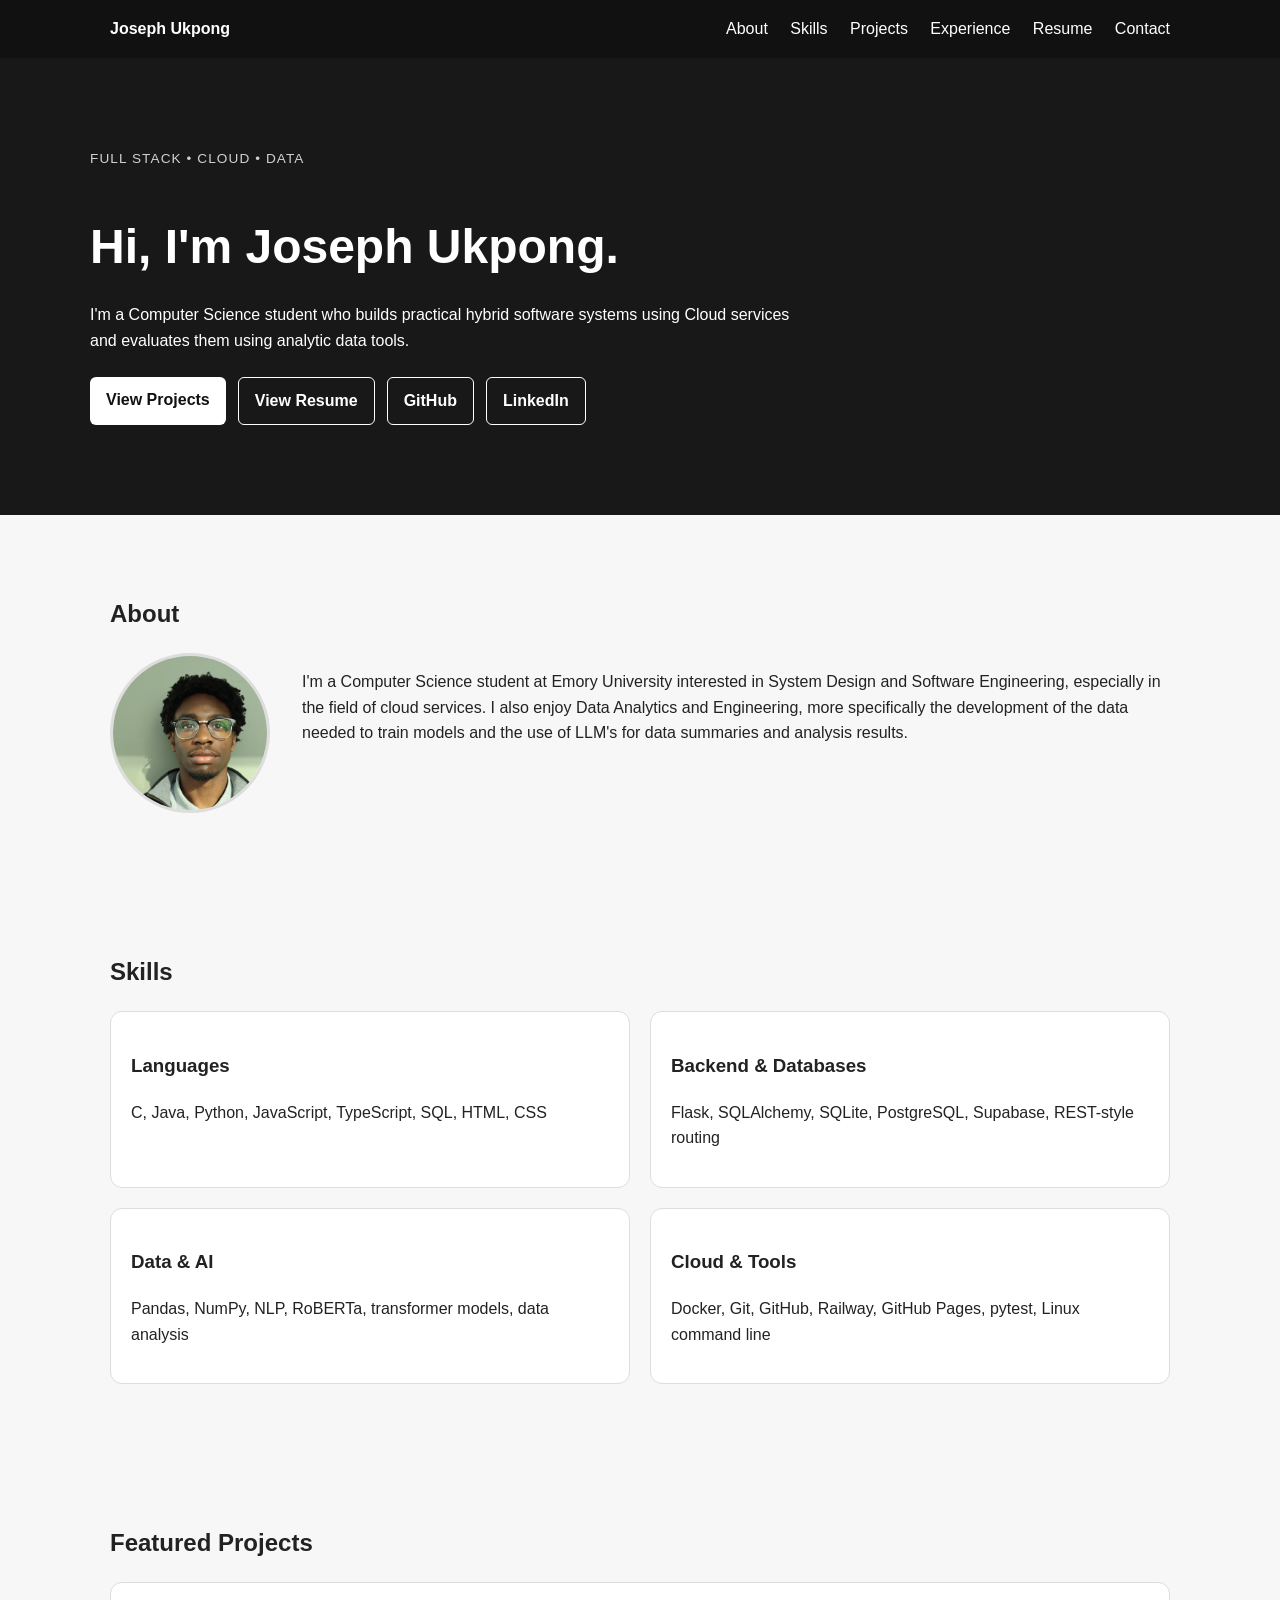
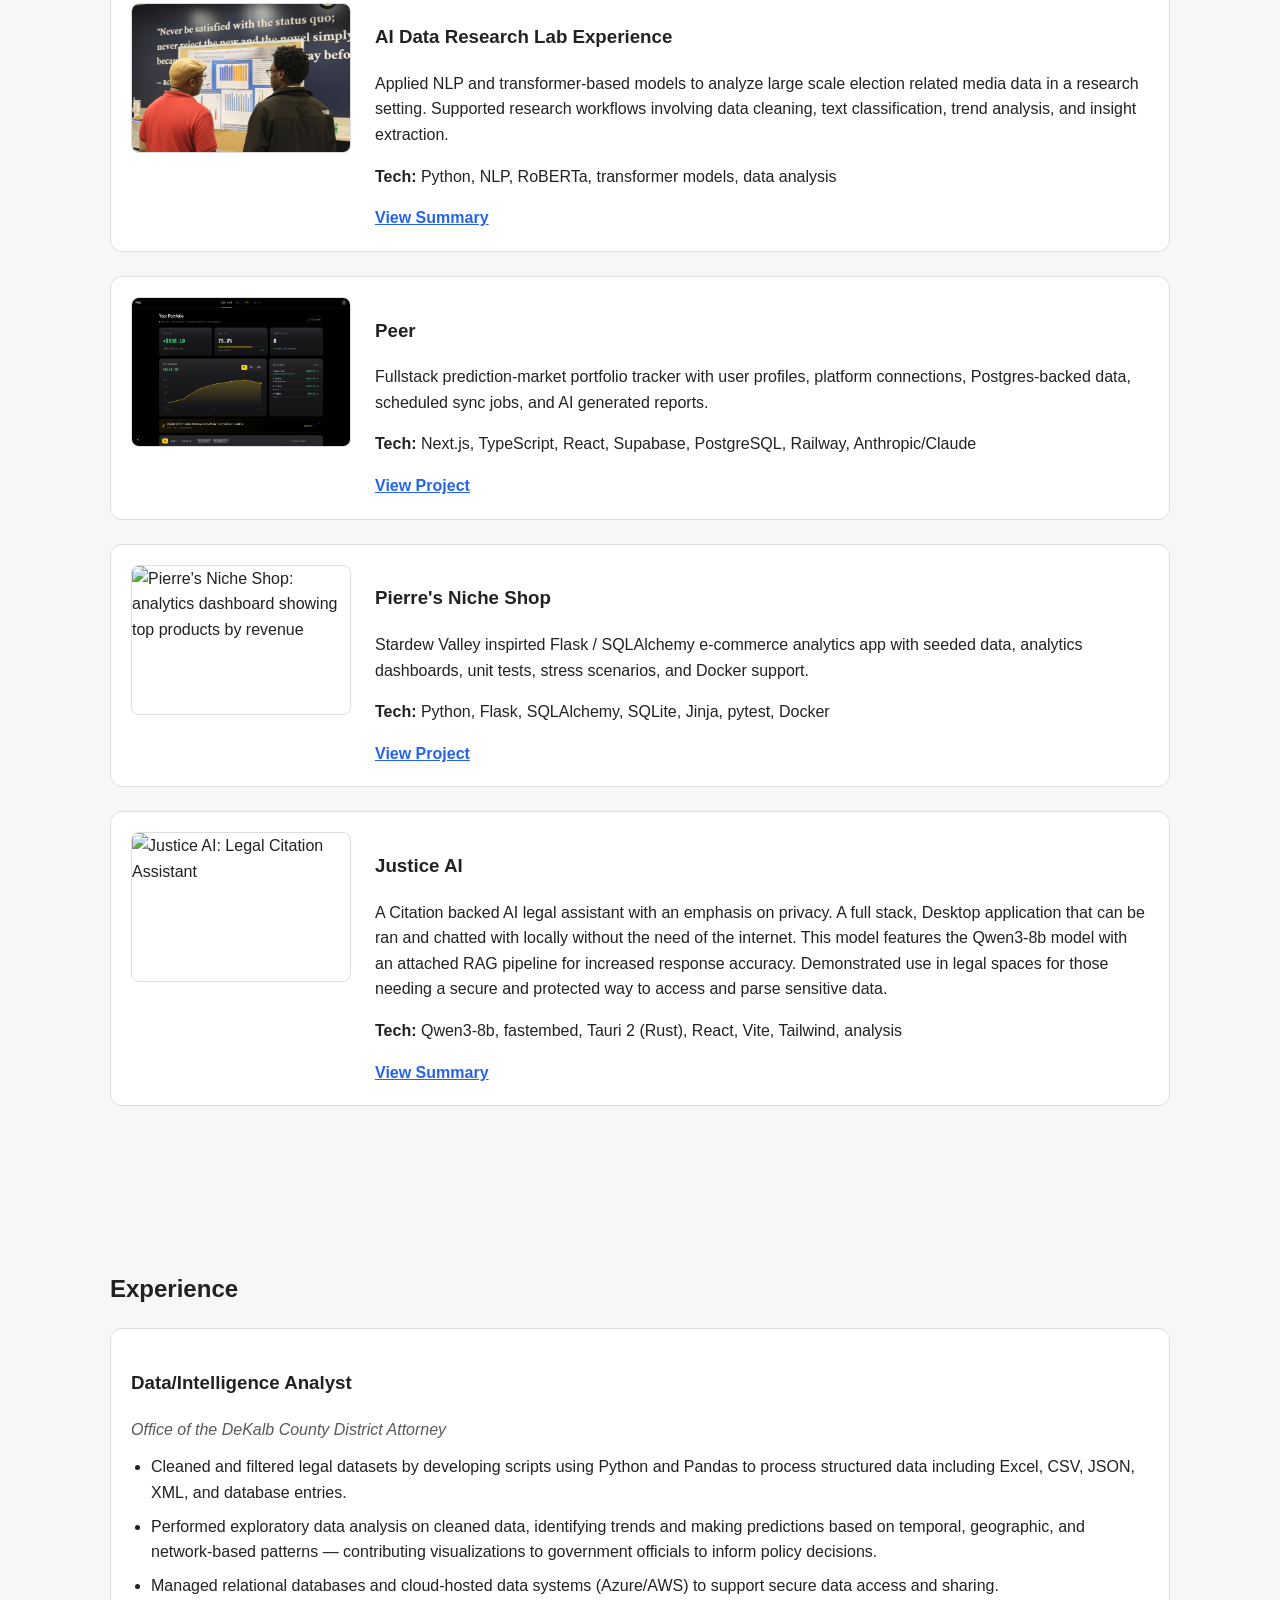
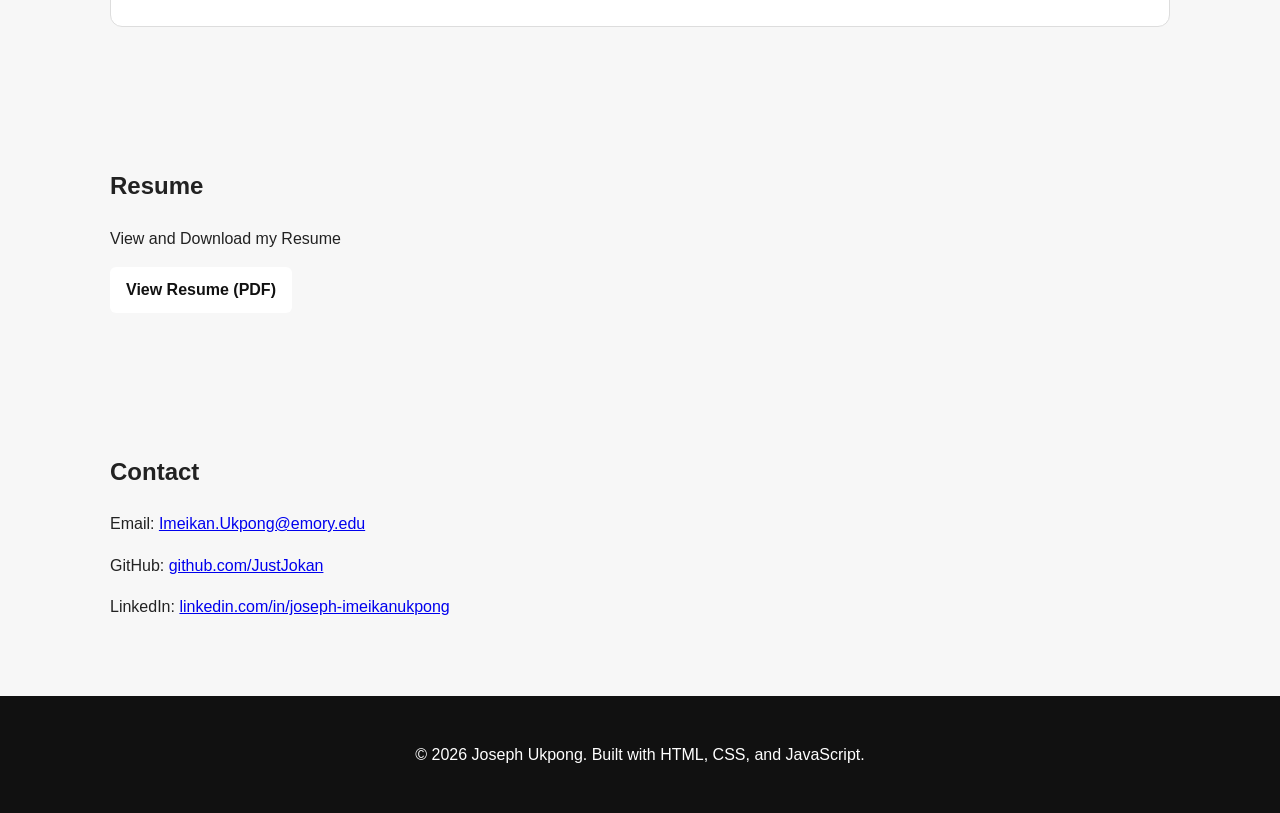
==== index.html @ 858d1ced "Testing Image path validity" ====
<!DOCTYPE html>
<html lang="en">
<head>
  <meta charset="UTF-8" />
  <meta name="viewport" content="width=device-width, initial-scale=1.0" />
  <title>Joseph Ukpong | Software Engineering Portfolio</title>
  <meta name="description" content="Joseph Ukpong's Fullstack Sofware, Cloud and Data Engineering Porfolio." />
  <link rel="stylesheet" href="styles.css" />
</head>
<body>

  <header class="site-header">
    <div id="navOverlay" class="nav-overlay" aria-hidden="true"></div>

    <nav class="navbar" aria-label="Primary navigation">
      <a class="logo" href="#home">Joseph Ukpong</a>

      <div class="nav-links" id="navLinks">
        <a href="#about">About</a>
        <a href="#skills">Skills</a>
        <a href="#projects">Projects</a>
        <a href="#experience">Experience</a>
        <a href="#resume">Resume</a>
        <a href="#contact">Contact</a>
      </div>

      <button class="nav-toggle" id="navToggle" aria-label="Toggle navigation" aria-expanded="false">
        <span aria-hidden="true">☰</span>
      </button>
    </nav>
  </header>

  <main>

    <section id="home" class="hero-section" aria-labelledby="home-heading">
      <div class="hero-content">
        <p class="eyebrow">Full Stack • Cloud • Data </p>
        <h1 id="home-heading">Hi, I'm Joseph Ukpong.</h1>
        <p>
          I'm a Computer Science student who builds practical hybrid software systems
          using Cloud services and evaluates them using analytic data tools.
        </p>

        <div class="hero-buttons">
          <a href="#projects" class="button primary-button">View Projects</a>
          <a href="assets/portfolio-resume.pdf" class="button secondary-button"
             target="_blank" rel="noopener noreferrer">View Resume</a>
          <a href="https://github.com/JustJokan" class="button secondary-button"
             target="_blank" rel="noopener noreferrer">GitHub</a>
          <a href="https://www.linkedin.com/in/joseph-imeikanukpong/" class="button secondary-button"
             target="_blank" rel="noopener noreferrer">LinkedIn</a>
        </div>
      </div>
    </section>

    <section id="about" class="content-section" aria-labelledby="about-heading">
      <h2 id="about-heading">About</h2>
      <div class="about-inner">
        <img
          src="assets/profile-pic.JPG"
          alt="Joseph Ukpong, Computer Science student"
          class="profile-photo"
          width="160"
          height="160"
        />
        <p>
          I'm a Computer Science student at Emory University interested in System Design and Software Engineering, especially in
          the field of cloud services. I also enjoy Data Analytics and Engineering, more specifically the development of the data 
          needed to train models and the use of LLM's for data summaries and analysis results. 

        </p>
      </div>
    </section>

    <section id="skills" class="content-section" aria-labelledby="skills-heading">
      <h2 id="skills-heading">Skills</h2>

      <div class="skills-grid">
        <div>
          <h3>Languages</h3>
          <p>C, Java, Python, JavaScript, TypeScript, SQL, HTML, CSS</p>
        </div>

        <div>
          <h3>Backend &amp; Databases</h3>
          <p>Flask, SQLAlchemy, SQLite, PostgreSQL, Supabase, REST-style routing</p>
        </div>

        <div>
          <h3>Data &amp; AI</h3>
          <p>Pandas, NumPy, NLP, RoBERTa, transformer models, data analysis</p>
        </div>

        <div>
          <h3>Cloud &amp; Tools</h3>
          <p>Docker, Git, GitHub, Railway, GitHub Pages, pytest, Linux command line</p>
        </div>
      </div>
    </section>

    <section id="projects" class="content-section" aria-labelledby="projects-heading">
      <h2 id="projects-heading">Featured Projects</h2>

      <article class="project-card">
        <img
          src="assets/ai-data-lab.png"
          alt="AI Data Research Lab: visualization of NLP text analysis pipeline"
          width="220"
          height="150"
        />
        <div>
          <h3>AI Data Research Lab Experience</h3>
          <p>
            Applied NLP and transformer-based models to analyze large scale election related
            media data in a research setting. Supported research workflows involving data
            cleaning, text classification, trend analysis, and insight extraction.
          </p>
          <p><strong>Tech:</strong> Python, NLP, RoBERTa, transformer models, data analysis</p>
          <a href="#" class="project-link">View Summary</a>
        </div>
      </article>

      <article class="project-card">
        <img
          src="assets/peer-dashboard.png"
          alt="Peer app: prediction-market portfolio dashboard with positions and P&amp;L"
          width="220"
          height="150"
        />
        <div>
          <h3>Peer</h3>
          <p>
            Fullstack prediction-market portfolio tracker with user profiles, platform
            connections, Postgres-backed data, scheduled sync jobs, and AI generated reports.
          </p>
          <p><strong>Tech:</strong> Next.js, TypeScript, React, Supabase, PostgreSQL, Railway, Anthropic/Claude</p>
          <a href="#" class="project-link">View Project</a>
        </div>
      </article>

      <article class="project-card">
        <img
          src="https://placehold.co/220x150?text=NicheShop"
          alt="Pierre's Niche Shop: analytics dashboard showing top products by revenue"
          width="220"
          height="150"
        />
        <div>
          <h3>Pierre's Niche Shop</h3>
          <p>
            Stardew Valley inspirted Flask / SQLAlchemy e-commerce analytics app with seeded data, analytics
            dashboards, unit tests, stress scenarios, and Docker support.
          </p>
          <p><strong>Tech:</strong> Python, Flask, SQLAlchemy, SQLite, Jinja, pytest, Docker</p>
          <a href="#" class="project-link">View Project</a>
        </div>
      </article>

      <article class="project-card">
        <img
          src="/Users/josephukpong/Desktop/portfolio/assets/justice-AI.png"
          alt="Justice AI: Legal Citation Assistant"
          width="220"
          height="150"
        />
        <div>
          <h3>Justice AI</h3>
          <p>
            A Citation backed AI legal assistant with an emphasis on privacy. A full stack, Desktop application
            that can be ran and chatted with locally without the need of the internet. This model features the Qwen3-8b model with 
            an attached RAG pipeline for increased response accuracy. Demonstrated use in legal spaces for those needing a 
            secure and protected way to access and parse sensitive data.  
          </p>
          <p><strong>Tech:</strong> Qwen3-8b, fastembed, Tauri 2 (Rust), React, Vite, Tailwind, analysis</p>
          <a href="#" class="project-link">View Summary</a>
        </div>
      </article>

    </section>

    <section id="experience" class="content-section" aria-labelledby="experience-heading">
      <h2 id="experience-heading">Experience</h2>

      <article class="experience-card">
        <h3>Data/Intelligence Analyst</h3>
        <p class="experience-org">Office of the DeKalb County District Attorney</p>
        <ul>
          <li>Cleaned and filtered legal datasets by developing scripts using Python and Pandas to process structured data including Excel, CSV, JSON, XML, and database entries.</li>
          <li>Performed exploratory data analysis on cleaned data, identifying trends and making predictions based on temporal, geographic, and network-based patterns — contributing visualizations to government officials to inform policy decisions.</li>
          <li>Managed relational databases and cloud-hosted data systems (Azure/AWS) to support secure data access and sharing.</li>
        </ul>
      </article>
    </section>

    <section id="resume" class="content-section" aria-labelledby="resume-heading">
      <h2 id="resume-heading">Resume</h2>
      <p>View and Download my Resume</p>
      <a href="assets/portfolio-resume.pdf" class="button primary-button"
         target="_blank" rel="noopener noreferrer">
        View Resume (PDF)
      </a>
    </section>

    <section id="contact" class="content-section" aria-labelledby="contact-heading">
      <h2 id="contact-heading">Contact</h2>
      <p>Email: <a href="mailto:imeikan.ukpong@emory.edu">Imeikan.Ukpong@emory.edu</a></p>
      <p>GitHub: <a href="https://github.com/JustJokan" target="_blank" rel="noopener noreferrer">github.com/JustJokan</a></p>
      <p>LinkedIn: <a href="https://www.linkedin.com/in/joseph-imeikanukpong/" target="_blank" rel="noopener noreferrer">linkedin.com/in/joseph-imeikanukpong</a></p>
    </section>

  </main>

  <footer>
    <p>© 2026 Joseph Ukpong. Built with HTML, CSS, and JavaScript.</p>
  </footer>

  <script src="script.js"></script>
</body>
</html>
---- styles.css ----
/* =============================================
   CSS CUSTOM PROPERTIES (variables)
   All colors, fonts, and spacing in one place.
   Change a value here and it updates everywhere.
   ============================================= */
:root {
  --color-bg: #f7f7f7;
  --color-text: #222;
  --color-nav-bg: #111;
  --color-hero-bg: #181818;
  --color-card-bg: #ffffff;
  --color-border: #ddd;
  --color-accent: #2563eb;
  --color-accent-hover: #1d4ed8;
  --color-footer-bg: #111;
  --color-footer-text: #ffffff;
  --font-sans: Arial, Helvetica, sans-serif;
  --max-width: 1100px;
  --radius: 12px;
}

/* =============================================
   RESET
   box-sizing: border-box means padding and
   border are included in an element's width,
   not added on top of it.
   ============================================= */
* {
  box-sizing: border-box;
}

/* =============================================
   FOCUS STYLES (accessibility)
   :focus-visible only fires during keyboard
   navigation, not mouse clicks — so keyboard
   users get a clear ring without mouse users
   seeing an outline every time they click.
   ============================================= */
:focus-visible {
  outline: 3px solid var(--color-accent);
  outline-offset: 3px;
  border-radius: 3px;
}

:focus:not(:focus-visible) {
  outline: none;
}

/* =============================================
   BASE
   ============================================= */
html {
  scroll-behavior: smooth;
}

body {
  margin: 0;
  font-family: var(--font-sans);
  line-height: 1.6;
  background: var(--color-bg);
  color: var(--color-text);
}

/* =============================================
   NAVIGATION
   Flexbox keeps the logo on the left and
   nav links on the right in one row.
   position: sticky keeps it visible while
   scrolling; z-index: 10 keeps it above
   all other content.
   ============================================= */
.site-header {
  background: var(--color-nav-bg);
  color: var(--color-footer-text);
  position: sticky;
  top: 0;
  z-index: 10;
}

.navbar {
  max-width: var(--max-width);
  margin: 0 auto;
  padding: 16px 20px;
  display: flex;
  align-items: center;
  justify-content: space-between;
  gap: 16px;
}

.logo {
  color: var(--color-footer-text);
  font-weight: bold;
  text-decoration: none;
}

.nav-links a {
  color: var(--color-footer-text);
  margin-left: 18px;
  text-decoration: none;
}

.nav-links a:hover {
  text-decoration: underline;
}

/* Hamburger button — hidden on desktop, shown on mobile */
.nav-toggle {
  display: none;
  background: transparent;
  color: var(--color-footer-text);
  border: none;
  font-size: 24px;
  cursor: pointer;
  padding: 4px 8px;
}

/* The dark background overlay — hidden entirely on desktop */
.nav-overlay {
  display: none;
}

/* =============================================
   HERO SECTION
   Full-width dark banner at the top of the page.
   max-width on .hero-content keeps text from
   stretching too wide on large screens.
   ============================================= */
.hero-section {
  background: var(--color-hero-bg);
  color: var(--color-footer-text);
  padding: 90px 20px;
}

.hero-content {
  max-width: var(--max-width);
  margin: 0 auto;
}

.eyebrow {
  text-transform: uppercase;
  letter-spacing: 0.08em;
  font-size: 0.85rem;
  opacity: 0.8;
  margin-top: 0;
}

.hero-section h1 {
  font-size: 3rem;
  margin-bottom: 16px;
}

.hero-section > .hero-content > p {
  max-width: 700px;
}

.hero-buttons {
  margin-top: 24px;
  display: flex;
  flex-wrap: wrap;
  gap: 12px;
}

/* =============================================
   BUTTONS
   .button is the base style shared by all
   buttons. .primary-button and .secondary-button
   are modifier classes that override specific
   properties on top of the base.
   ============================================= */
.button {
  display: inline-block;
  padding: 10px 16px;
  border-radius: 6px;
  text-decoration: none;
  font-weight: bold;
  transition: opacity 0.15s;
}

.button:hover {
  opacity: 0.85;
}

.primary-button {
  background: var(--color-footer-text);
  color: var(--color-nav-bg);
}

.secondary-button {
  border: 1px solid var(--color-footer-text);
  color: var(--color-footer-text);
}

/* =============================================
   CONTENT SECTIONS
   max-width keeps all sections aligned at
   the same 1100px column. padding adds
   breathing room above and below.
   ============================================= */
.content-section {
  max-width: var(--max-width);
  margin: 0 auto;
  padding: 60px 20px;
}

/* =============================================
   ABOUT SECTION
   Flexbox puts the photo beside the text.
   flex-shrink: 0 prevents the photo from
   squishing when the text is long.
   border-radius: 50% makes the square image
   appear as a circle.
   ============================================= */
.about-inner {
  display: flex;
  align-items: flex-start;
  gap: 32px;
}

.profile-photo {
  width: 160px;
  height: 160px;
  border-radius: 50%;
  object-fit: cover;
  border: 3px solid var(--color-border);
  flex-shrink: 0;
}

/* =============================================
   SKILLS GRID
   CSS Grid with two equal columns.
   repeat(2, minmax(0, 1fr)) means: 2 columns,
   each at least 0px wide and at most 1 equal
   fraction of available space.
   ============================================= */
.skills-grid {
  display: grid;
  grid-template-columns: repeat(2, minmax(0, 1fr));
  gap: 20px;
}

.skills-grid div {
  background: var(--color-card-bg);
  border: 1px solid var(--color-border);
  border-radius: var(--radius);
  padding: 20px;
}

/* =============================================
   PROJECT CARDS
   Each card is its own two-column grid:
   a fixed 220px image column on the left,
   and a flexible text column on the right.
   align-items: start means the image and text
   both anchor to the top, not the center —
   better for tall project descriptions.
   ============================================= */
.project-card {
  display: grid;
  grid-template-columns: 220px 1fr;
  gap: 24px;
  margin-bottom: 24px;
  align-items: start;
  background: var(--color-card-bg);
  border: 1px solid var(--color-border);
  border-radius: var(--radius);
  padding: 20px;
}

.project-card img {
  width: 100%;
  border-radius: 8px;
  border: 1px solid var(--color-border);
  display: block;
}

.project-link {
  font-weight: bold;
  color: var(--color-accent);
  text-decoration: underline;
}

.project-link:hover {
  color: var(--color-accent-hover);
}

/* =============================================
   EXPERIENCE CARD
   Same visual style as skill and project cards.
   ============================================= */
.experience-card {
  background: var(--color-card-bg);
  border: 1px solid var(--color-border);
  border-radius: var(--radius);
  padding: 20px;
}

.experience-org {
  margin: 2px 0 12px;
  font-style: italic;
  opacity: 0.75;
}

.experience-card ul {
  margin: 0;
  padding-left: 20px;
}

.experience-card li {
  margin-bottom: 8px;
}

/* =============================================
   FOOTER
   ============================================= */
footer {
  text-align: center;
  padding: 30px 20px;
  background: var(--color-footer-bg);
  color: var(--color-footer-text);
}

/* =============================================
   RESPONSIVE — MOBILE
   @media (max-width: 700px) means:
   "apply these overrides when the screen is
   narrower than 700px."
   This is a desktop-first approach: the rules
   above define the desktop layout, and these
   rules simplify it for small screens.
   ============================================= */
@media (max-width: 700px) {
  
  /* Show the hamburger button and elevate it above the overlay */
  .nav-toggle {
    display: block;
    position: relative;
    z-index: 60;
  }

  /* The dark background overlay */
  .nav-overlay {
    display: block;
    position: fixed;
    top: 0;
    left: 0;
    width: 100vw;
    height: 100vh;
    background-color: rgba(0, 0, 0, 0.6);
    opacity: 0;
    visibility: hidden;
    transition: opacity 0.3s ease, visibility 0.3s ease;
    z-index: 40;
  }

  /* When JavaScript adds the .open class */
  .nav-overlay.open {
    opacity: 1;
    visibility: visible;
  }

  /* Off-canvas slide menu for mobile */
  .nav-links {
    position: fixed;
    top: 0;
    right: 0;
    height: 100vh;
    width: 250px;
    background-color: var(--color-nav-bg);
    transform: translateX(100%); /* Pushed off-screen */
    transition: transform 0.3s ease-in-out;
    display: flex;
    flex-direction: column;
    padding: 80px 20px 20px 20px; /* Top padding clears the hamburger button */
    margin-top: 0;
    z-index: 50; /* Above the overlay, below the button */
  }

  /* Slide in when open */
  .nav-links.open {
    transform: translateX(0);
  }

  /* Keep the logo and hamburger on the same horizontal line */
  .navbar {
    align-items: center;
    flex-wrap: nowrap;
  }

  /* Adjust spacing for mobile links */
  .nav-links a {
    margin: 16px 0;
    font-size: 1.25rem;
  }

  /* Smaller hero heading on mobile */
  .hero-section h1 {
    font-size: 2.2rem;
  }

  /* Stack hero buttons vertically */
  .hero-buttons {
    flex-direction: column;
    align-items: flex-start;
  }

  /* Stack about photo above text */
  .about-inner {
    flex-direction: column;
    align-items: center;
  }

  /* One column for skills */
  .skills-grid {
    grid-template-columns: 1fr;
  }

  /* One column for project cards */
  .project-card {
    grid-template-columns: 1fr;
  }
}
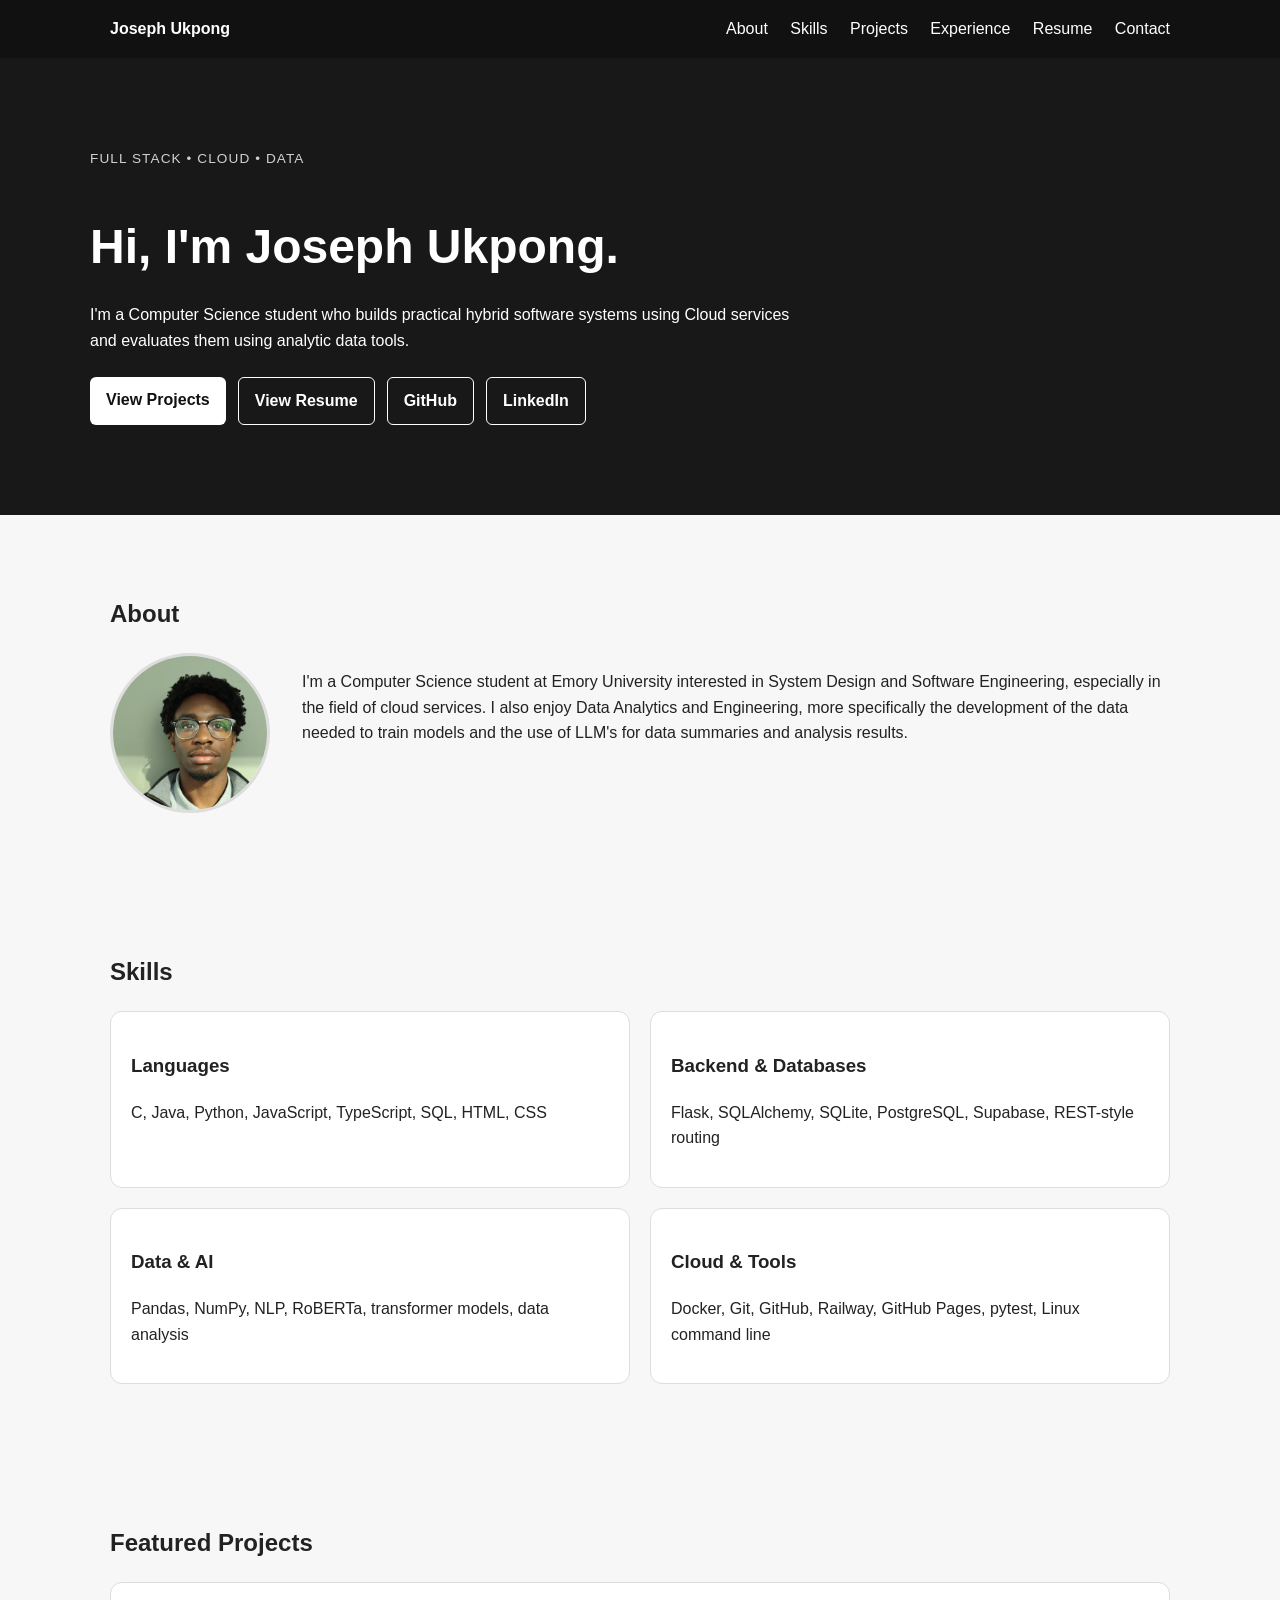
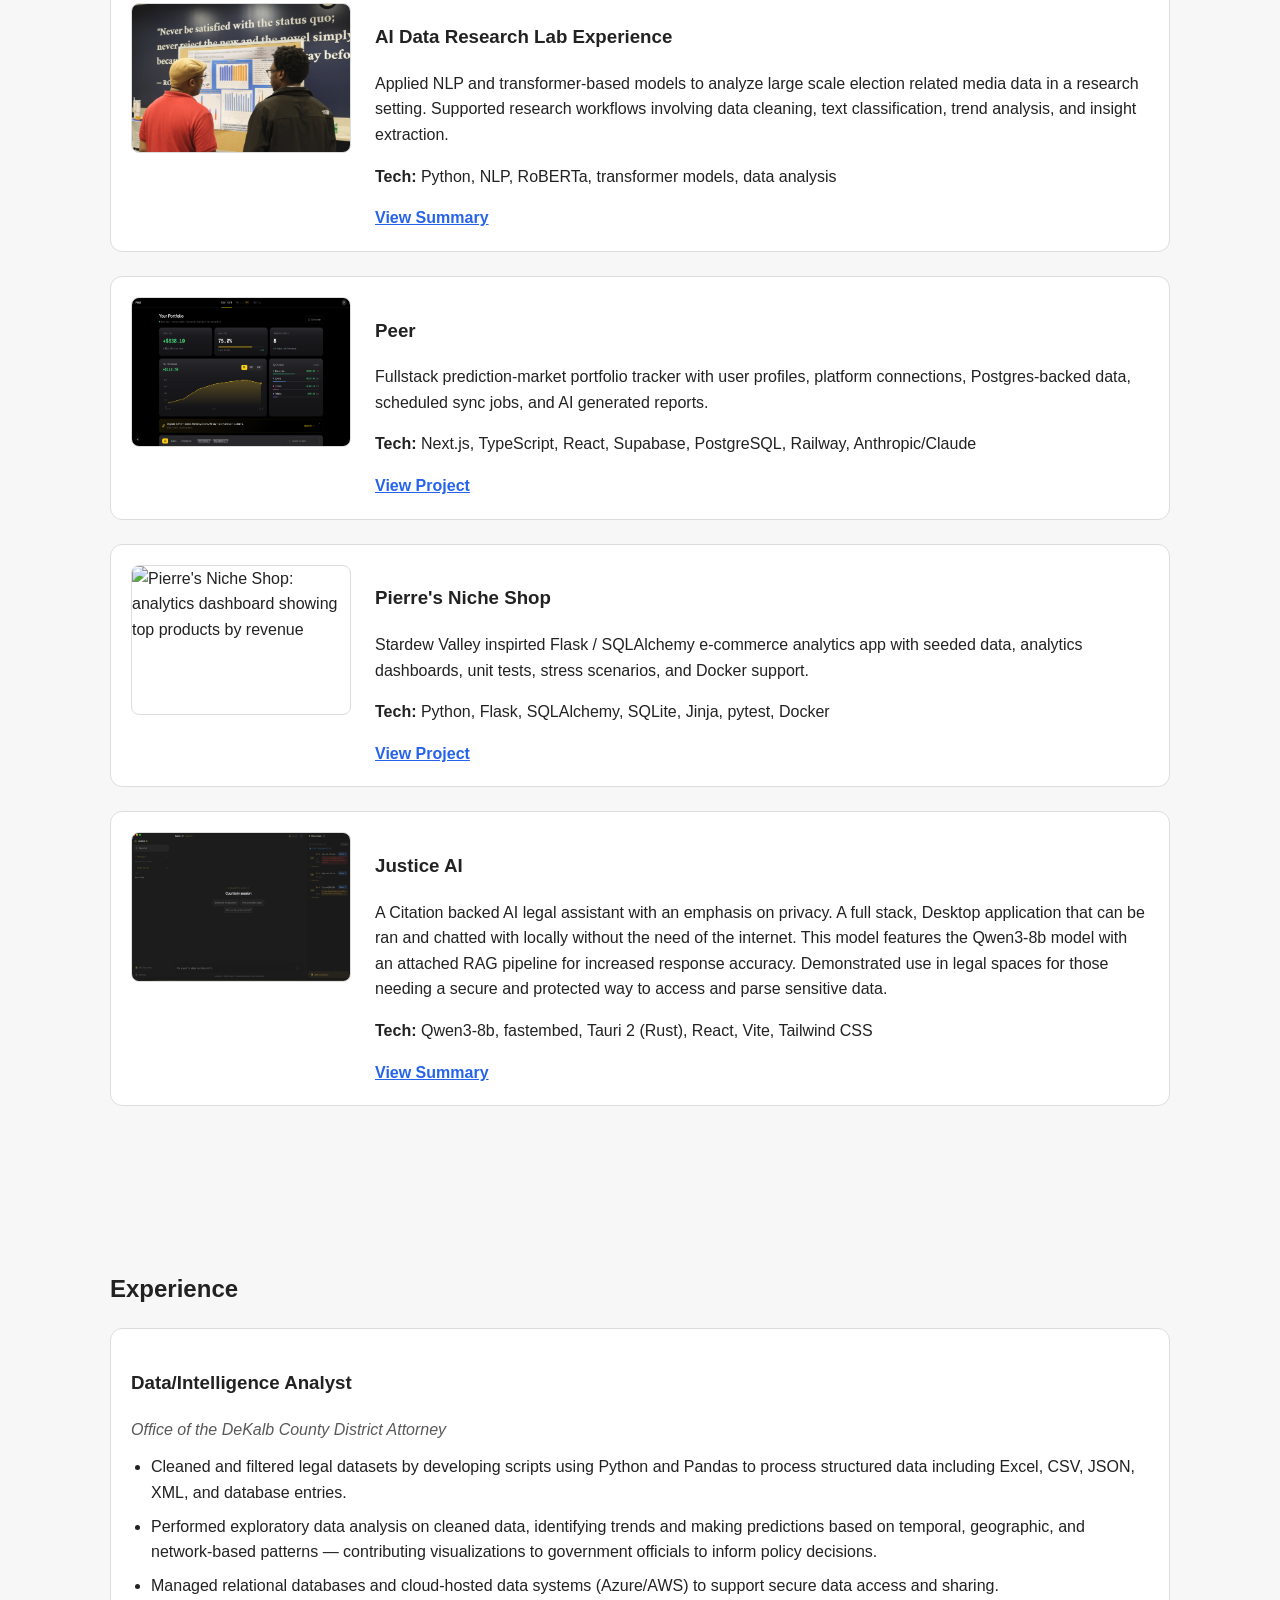
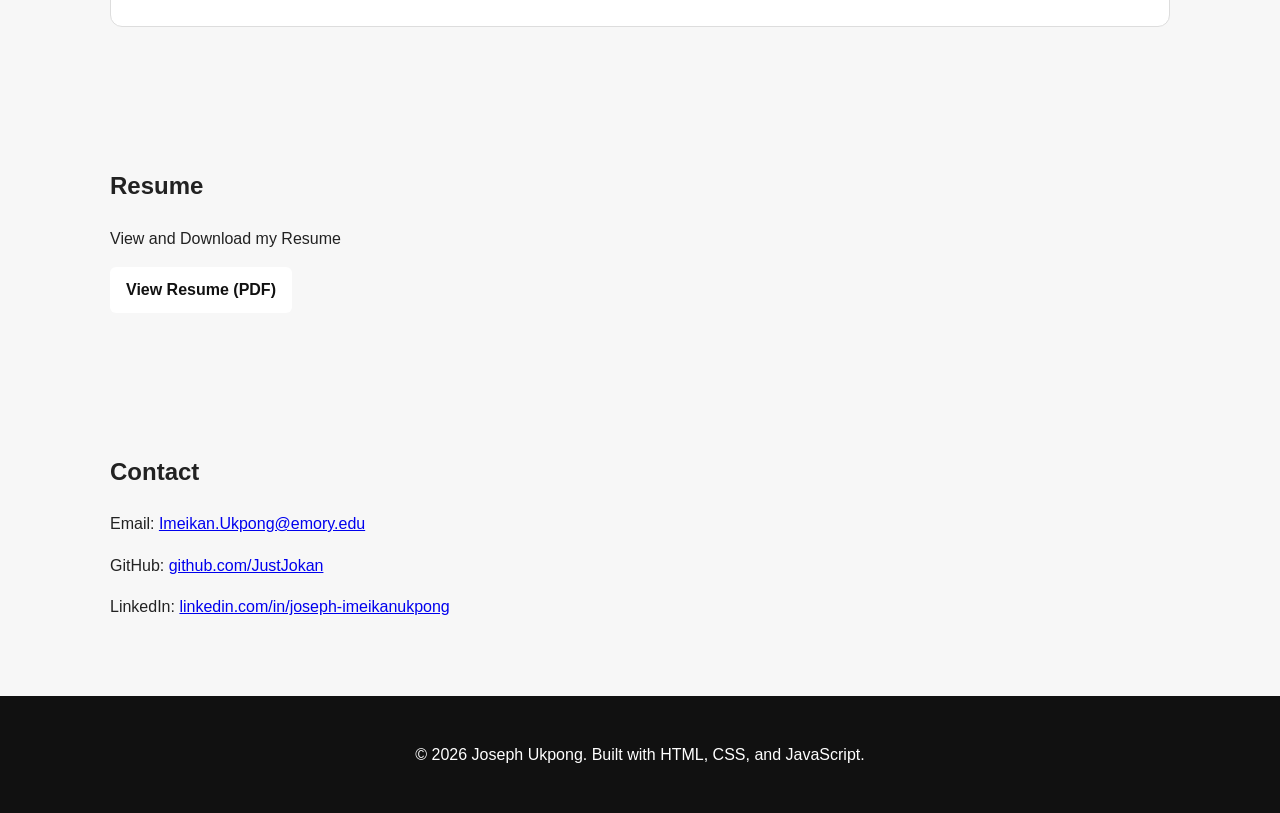
==== commit 510b6788: "Fix Justice AI image path to relative for GitHub Pages The absolute filesystem path worked locally v" ====
--- a/index.html
+++ b/index.html
@@ -158,7 +158,7 @@
 
       <article class="project-card">
         <img
-          src="/Users/josephukpong/Desktop/portfolio/assets/justice-AI.png"
+          src="assets/justice-AI.png"
           alt="Justice AI: Legal Citation Assistant"
           width="220"
           height="150"
@@ -171,7 +171,7 @@
             an attached RAG pipeline for increased response accuracy. Demonstrated use in legal spaces for those needing a 
             secure and protected way to access and parse sensitive data.  
           </p>
-          <p><strong>Tech:</strong> Qwen3-8b, fastembed, Tauri 2 (Rust), React, Vite, Tailwind, analysis</p>
+          <p><strong>Tech:</strong> Qwen3-8b, fastembed, Tauri 2 (Rust), React, Vite, Tailwind CSS</p>
           <a href="#" class="project-link">View Summary</a>
         </div>
       </article>
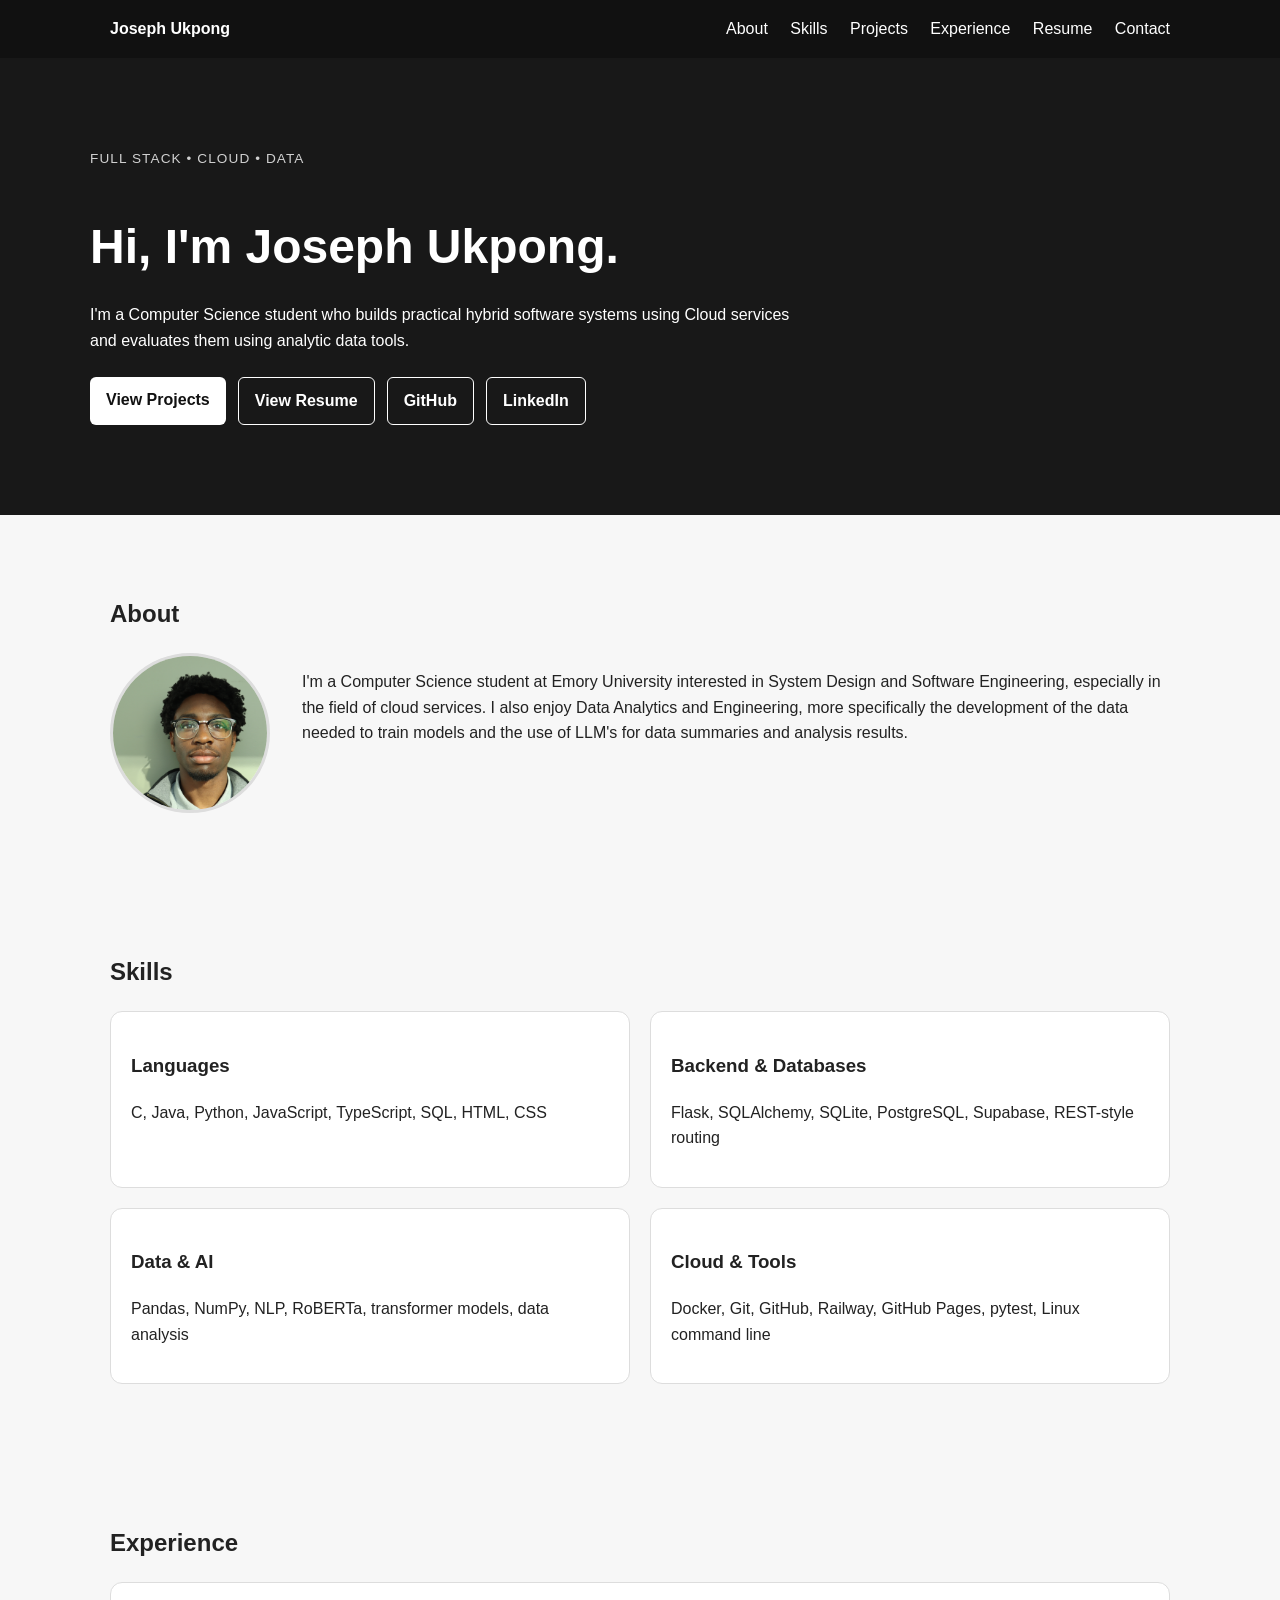
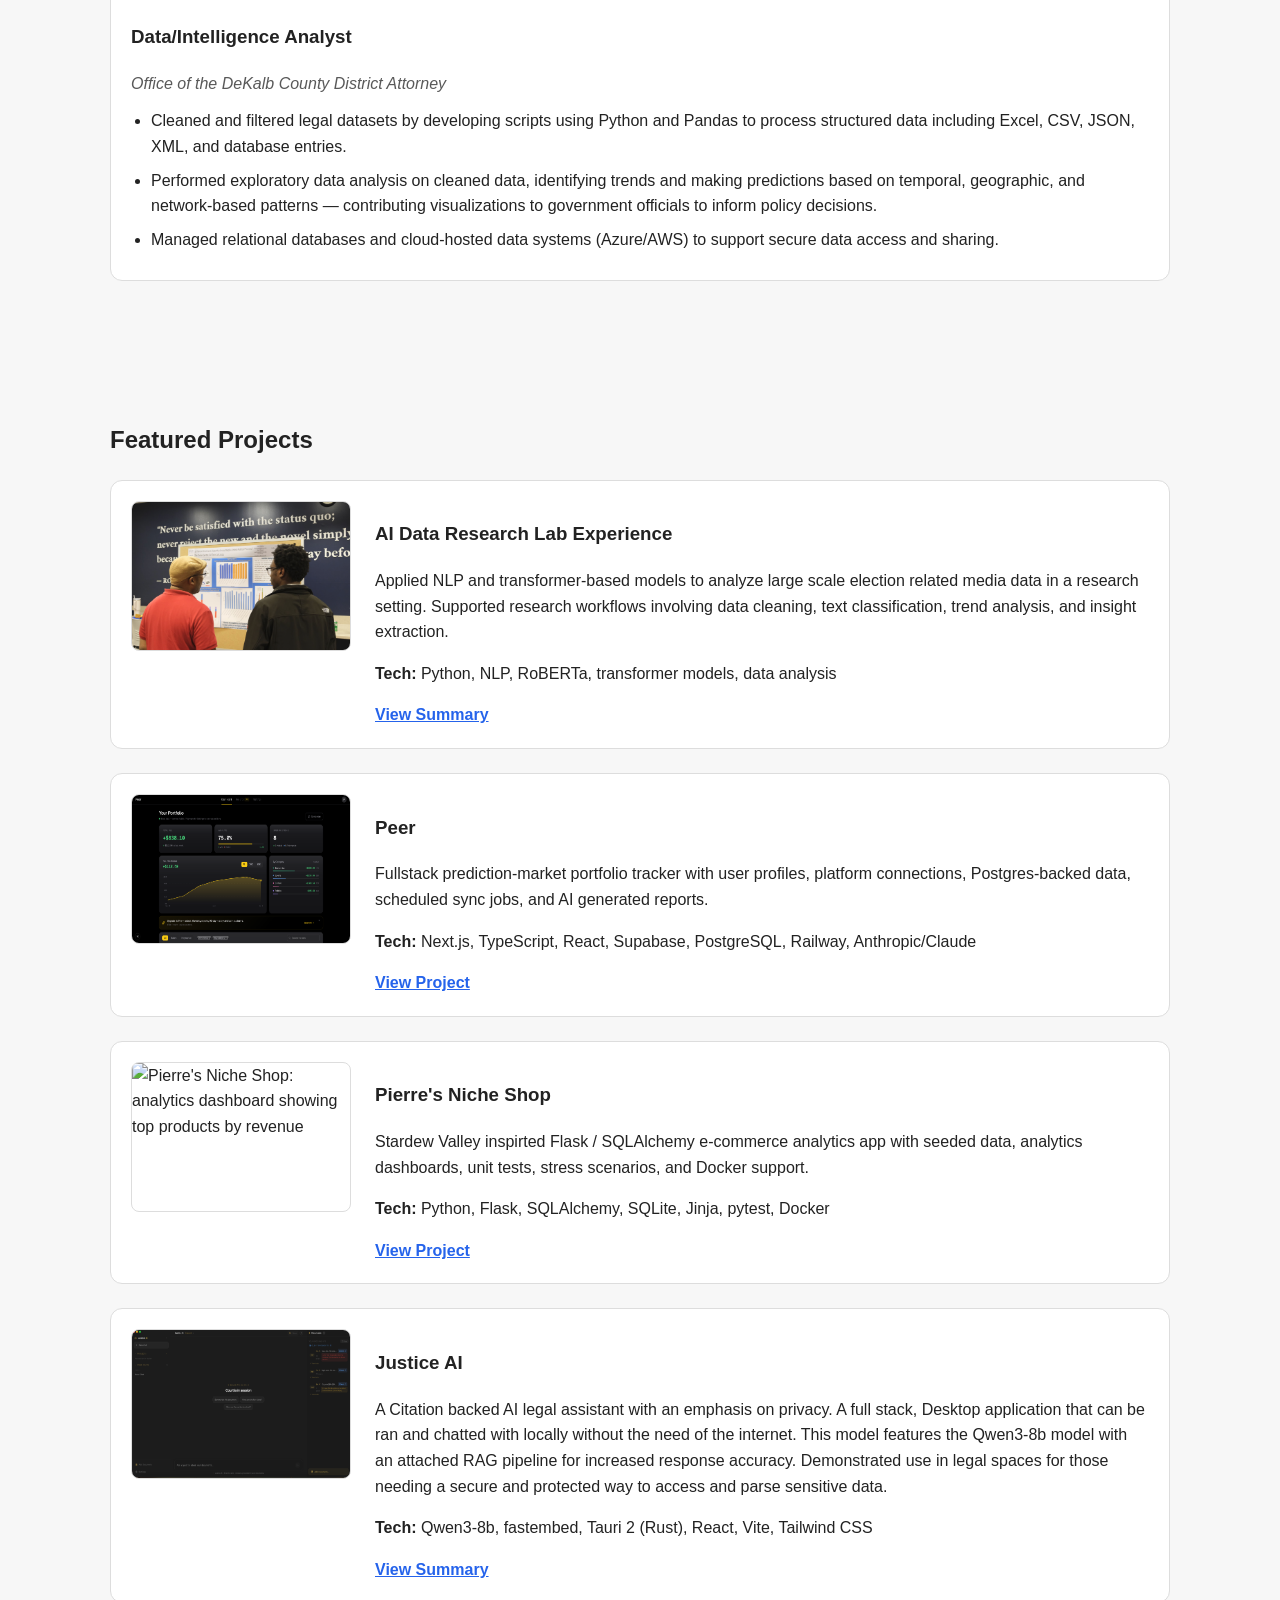
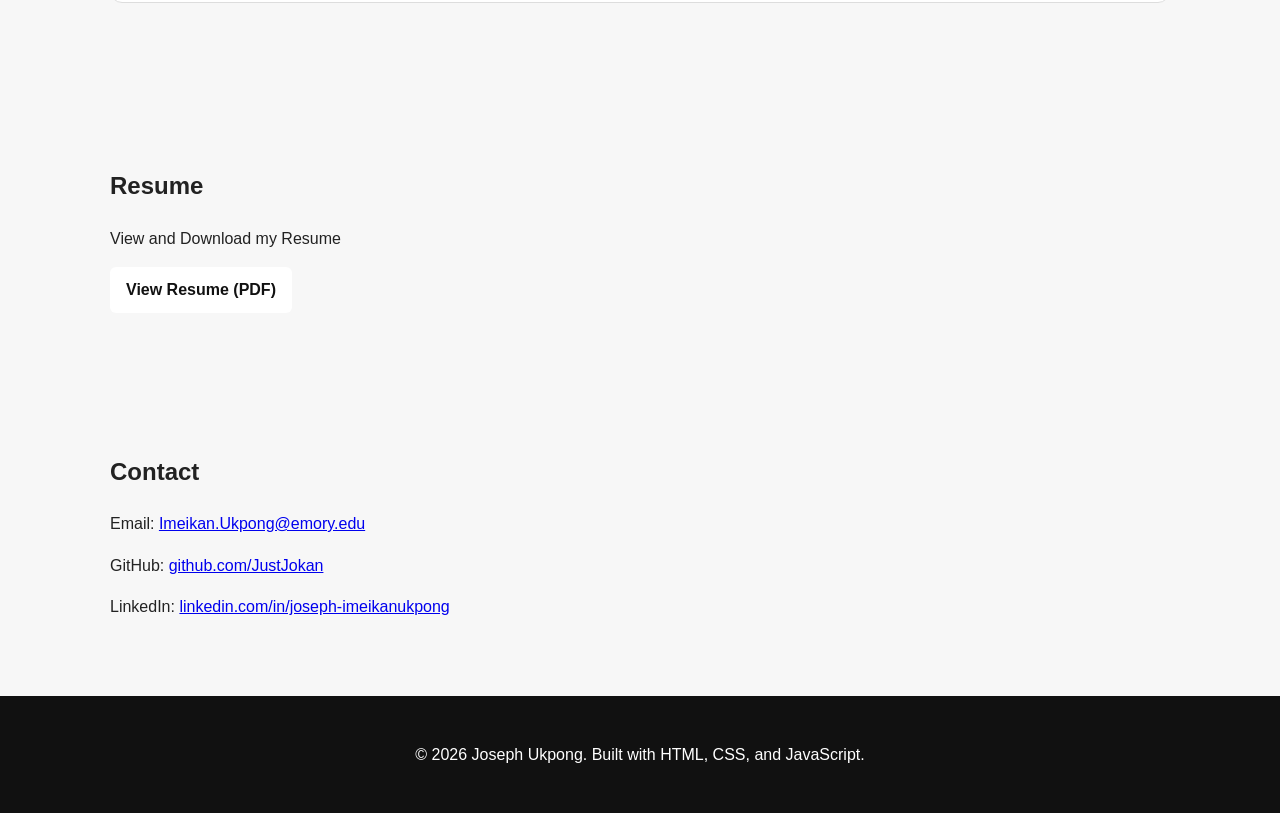
==== commit 392af4fb: "Site Restructure" ====
--- a/index.html
+++ b/index.html
@@ -98,86 +98,6 @@
       </div>
     </section>
 
-    <section id="projects" class="content-section" aria-labelledby="projects-heading">
-      <h2 id="projects-heading">Featured Projects</h2>
-
-      <article class="project-card">
-        <img
-          src="assets/ai-data-lab.png"
-          alt="AI Data Research Lab: visualization of NLP text analysis pipeline"
-          width="220"
-          height="150"
-        />
-        <div>
-          <h3>AI Data Research Lab Experience</h3>
-          <p>
-            Applied NLP and transformer-based models to analyze large scale election related
-            media data in a research setting. Supported research workflows involving data
-            cleaning, text classification, trend analysis, and insight extraction.
-          </p>
-          <p><strong>Tech:</strong> Python, NLP, RoBERTa, transformer models, data analysis</p>
-          <a href="#" class="project-link">View Summary</a>
-        </div>
-      </article>
-
-      <article class="project-card">
-        <img
-          src="assets/peer-dashboard.png"
-          alt="Peer app: prediction-market portfolio dashboard with positions and P&amp;L"
-          width="220"
-          height="150"
-        />
-        <div>
-          <h3>Peer</h3>
-          <p>
-            Fullstack prediction-market portfolio tracker with user profiles, platform
-            connections, Postgres-backed data, scheduled sync jobs, and AI generated reports.
-          </p>
-          <p><strong>Tech:</strong> Next.js, TypeScript, React, Supabase, PostgreSQL, Railway, Anthropic/Claude</p>
-          <a href="#" class="project-link">View Project</a>
-        </div>
-      </article>
-
-      <article class="project-card">
-        <img
-          src="https://placehold.co/220x150?text=NicheShop"
-          alt="Pierre's Niche Shop: analytics dashboard showing top products by revenue"
-          width="220"
-          height="150"
-        />
-        <div>
-          <h3>Pierre's Niche Shop</h3>
-          <p>
-            Stardew Valley inspirted Flask / SQLAlchemy e-commerce analytics app with seeded data, analytics
-            dashboards, unit tests, stress scenarios, and Docker support.
-          </p>
-          <p><strong>Tech:</strong> Python, Flask, SQLAlchemy, SQLite, Jinja, pytest, Docker</p>
-          <a href="#" class="project-link">View Project</a>
-        </div>
-      </article>
-
-      <article class="project-card">
-        <img
-          src="assets/justice-AI.png"
-          alt="Justice AI: Legal Citation Assistant"
-          width="220"
-          height="150"
-        />
-        <div>
-          <h3>Justice AI</h3>
-          <p>
-            A Citation backed AI legal assistant with an emphasis on privacy. A full stack, Desktop application
-            that can be ran and chatted with locally without the need of the internet. This model features the Qwen3-8b model with 
-            an attached RAG pipeline for increased response accuracy. Demonstrated use in legal spaces for those needing a 
-            secure and protected way to access and parse sensitive data.  
-          </p>
-          <p><strong>Tech:</strong> Qwen3-8b, fastembed, Tauri 2 (Rust), React, Vite, Tailwind CSS</p>
-          <a href="#" class="project-link">View Summary</a>
-        </div>
-      </article>
-
-    </section>
-
     <section id="experience" class="content-section" aria-labelledby="experience-heading">
       <h2 id="experience-heading">Experience</h2>
 
@@ -192,6 +112,86 @@
       </article>
     </section>
 
+    <section id="projects" class="content-section" aria-labelledby="projects-heading">
+      <h2 id="projects-heading">Featured Projects</h2>
+
+      <article class="project-card">
+        <img
+          src="assets/ai-data-lab.png"
+          alt="AI Data Research Lab: visualization of NLP text analysis pipeline"
+          width="220"
+          height="150"
+        />
+        <div>
+          <h3>AI Data Research Lab Experience</h3>
+          <p>
+            Applied NLP and transformer-based models to analyze large scale election related
+            media data in a research setting. Supported research workflows involving data
+            cleaning, text classification, trend analysis, and insight extraction.
+          </p>
+          <p><strong>Tech:</strong> Python, NLP, RoBERTa, transformer models, data analysis</p>
+          <a href="#" class="project-link">View Summary</a>
+        </div>
+      </article>
+
+      <article class="project-card">
+        <img
+          src="assets/peer-dashboard.png"
+          alt="Peer app: prediction-market portfolio dashboard with positions and P&amp;L"
+          width="220"
+          height="150"
+        />
+        <div>
+          <h3>Peer</h3>
+          <p>
+            Fullstack prediction-market portfolio tracker with user profiles, platform
+            connections, Postgres-backed data, scheduled sync jobs, and AI generated reports.
+          </p>
+          <p><strong>Tech:</strong> Next.js, TypeScript, React, Supabase, PostgreSQL, Railway, Anthropic/Claude</p>
+          <a href="#" class="project-link">View Project</a>
+        </div>
+      </article>
+
+      <article class="project-card">
+        <img
+          src="https://placehold.co/220x150?text=NicheShop"
+          alt="Pierre's Niche Shop: analytics dashboard showing top products by revenue"
+          width="220"
+          height="150"
+        />
+        <div>
+          <h3>Pierre's Niche Shop</h3>
+          <p>
+            Stardew Valley inspirted Flask / SQLAlchemy e-commerce analytics app with seeded data, analytics
+            dashboards, unit tests, stress scenarios, and Docker support.
+          </p>
+          <p><strong>Tech:</strong> Python, Flask, SQLAlchemy, SQLite, Jinja, pytest, Docker</p>
+          <a href="#" class="project-link">View Project</a>
+        </div>
+      </article>
+
+      <article class="project-card">
+        <img
+          src="assets/justice-AI.png"
+          alt="Justice AI: Legal Citation Assistant"
+          width="220"
+          height="150"
+        />
+        <div>
+          <h3>Justice AI</h3>
+          <p>
+            A Citation backed AI legal assistant with an emphasis on privacy. A full stack, Desktop application
+            that can be ran and chatted with locally without the need of the internet. This model features the Qwen3-8b model with 
+            an attached RAG pipeline for increased response accuracy. Demonstrated use in legal spaces for those needing a 
+            secure and protected way to access and parse sensitive data.  
+          </p>
+          <p><strong>Tech:</strong> Qwen3-8b, fastembed, Tauri 2 (Rust), React, Vite, Tailwind CSS</p>
+          <a href="#" class="project-link">View Summary</a>
+        </div>
+      </article>
+
+    </section>
+
     <section id="resume" class="content-section" aria-labelledby="resume-heading">
       <h2 id="resume-heading">Resume</h2>
       <p>View and Download my Resume</p>
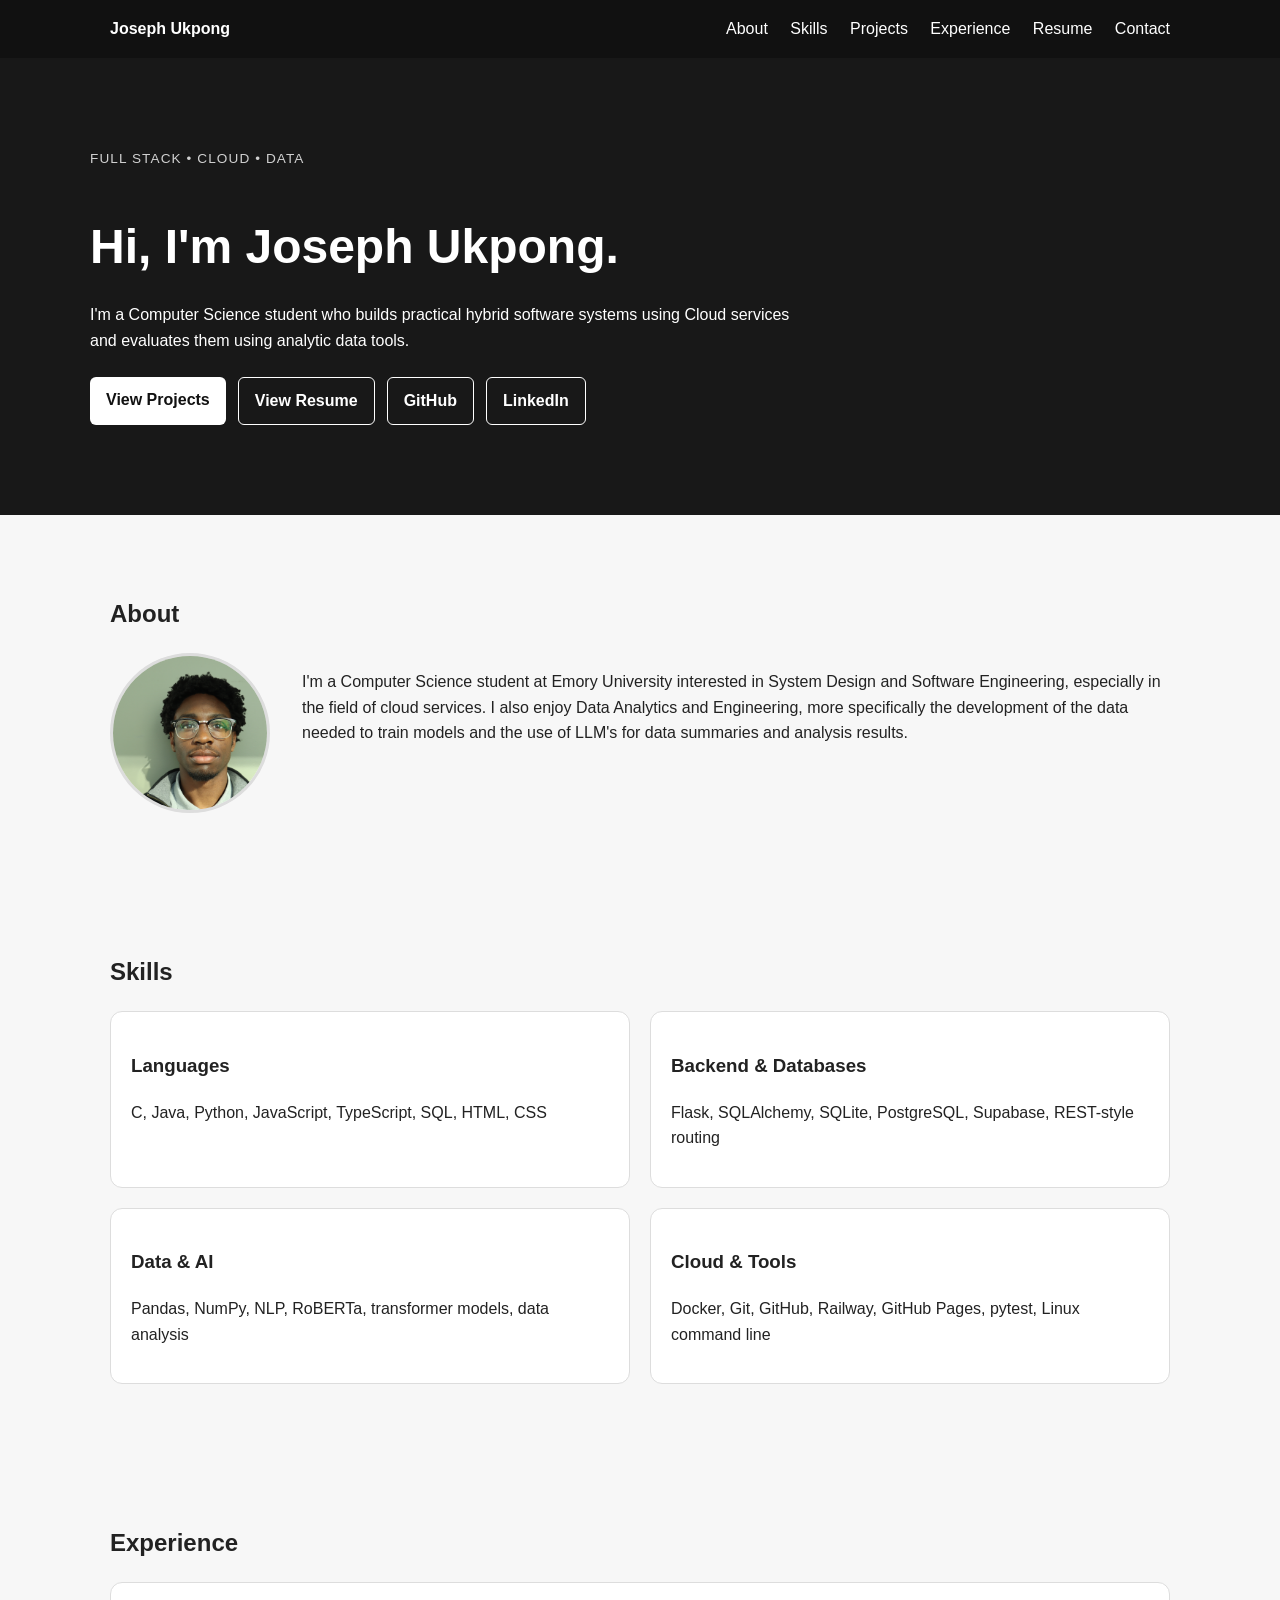
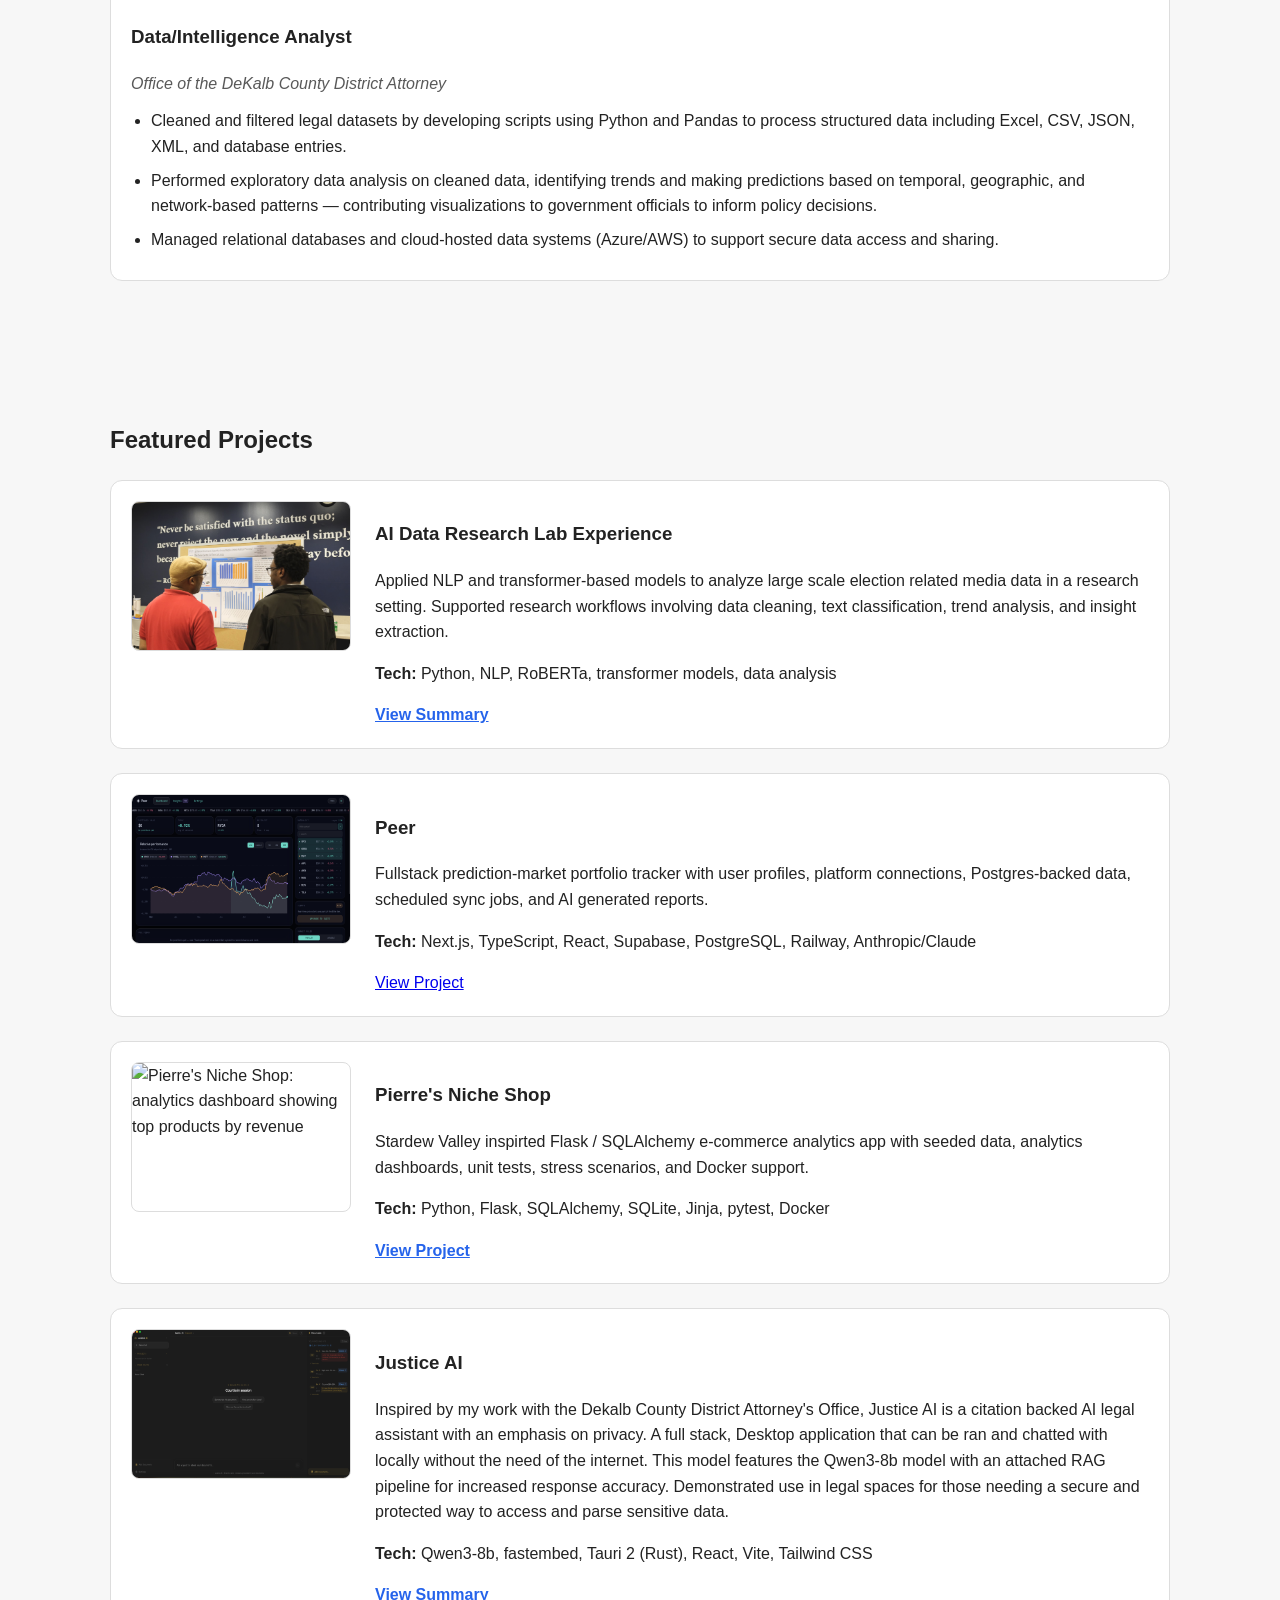
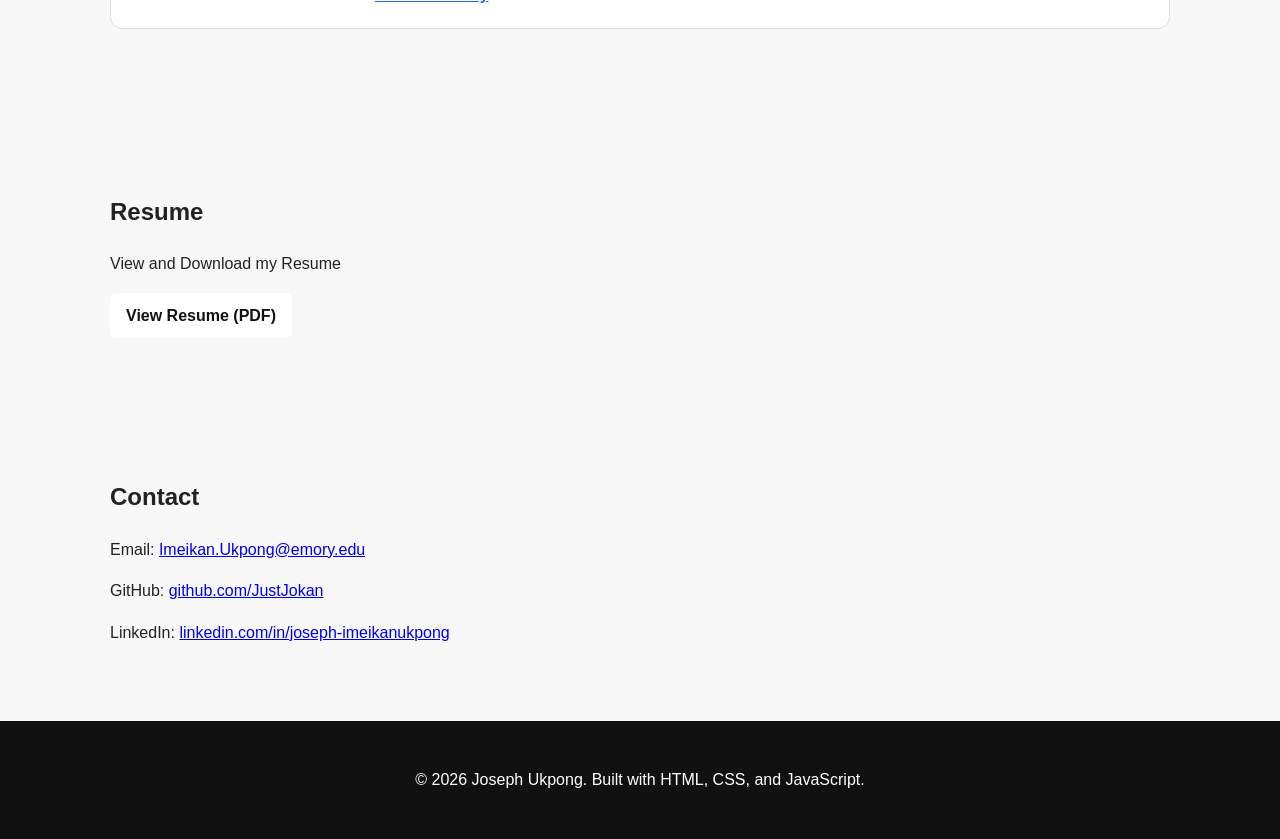
==== commit b1d4628c: "Content Update" ====
--- a/index.html
+++ b/index.html
@@ -148,7 +148,7 @@
             connections, Postgres-backed data, scheduled sync jobs, and AI generated reports.
           </p>
           <p><strong>Tech:</strong> Next.js, TypeScript, React, Supabase, PostgreSQL, Railway, Anthropic/Claude</p>
-          <a href="#" class="project-link">View Project</a>
+          <a href="#" class="https://peer-topaz.vercel.app/login">View Project</a>
         </div>
       </article>
 
@@ -180,8 +180,8 @@
         <div>
           <h3>Justice AI</h3>
           <p>
-            A Citation backed AI legal assistant with an emphasis on privacy. A full stack, Desktop application
-            that can be ran and chatted with locally without the need of the internet. This model features the Qwen3-8b model with 
+            Inspired by my work with the Dekalb County District Attorney's Office, Justice AI is a citation backed AI legal assistant with an emphasis on privacy. 
+            A full stack, Desktop application that can be ran and chatted with locally without the need of the internet. This model features the Qwen3-8b model with 
             an attached RAG pipeline for increased response accuracy. Demonstrated use in legal spaces for those needing a 
             secure and protected way to access and parse sensitive data.  
           </p>
@@ -195,7 +195,7 @@
     <section id="resume" class="content-section" aria-labelledby="resume-heading">
       <h2 id="resume-heading">Resume</h2>
       <p>View and Download my Resume</p>
-      <a href="assets/portfolio-resume.pdf" class="button primary-button"
+      <a href="assets/ResumeAug26.pdf" class="button primary-button"
          target="_blank" rel="noopener noreferrer">
         View Resume (PDF)
       </a>
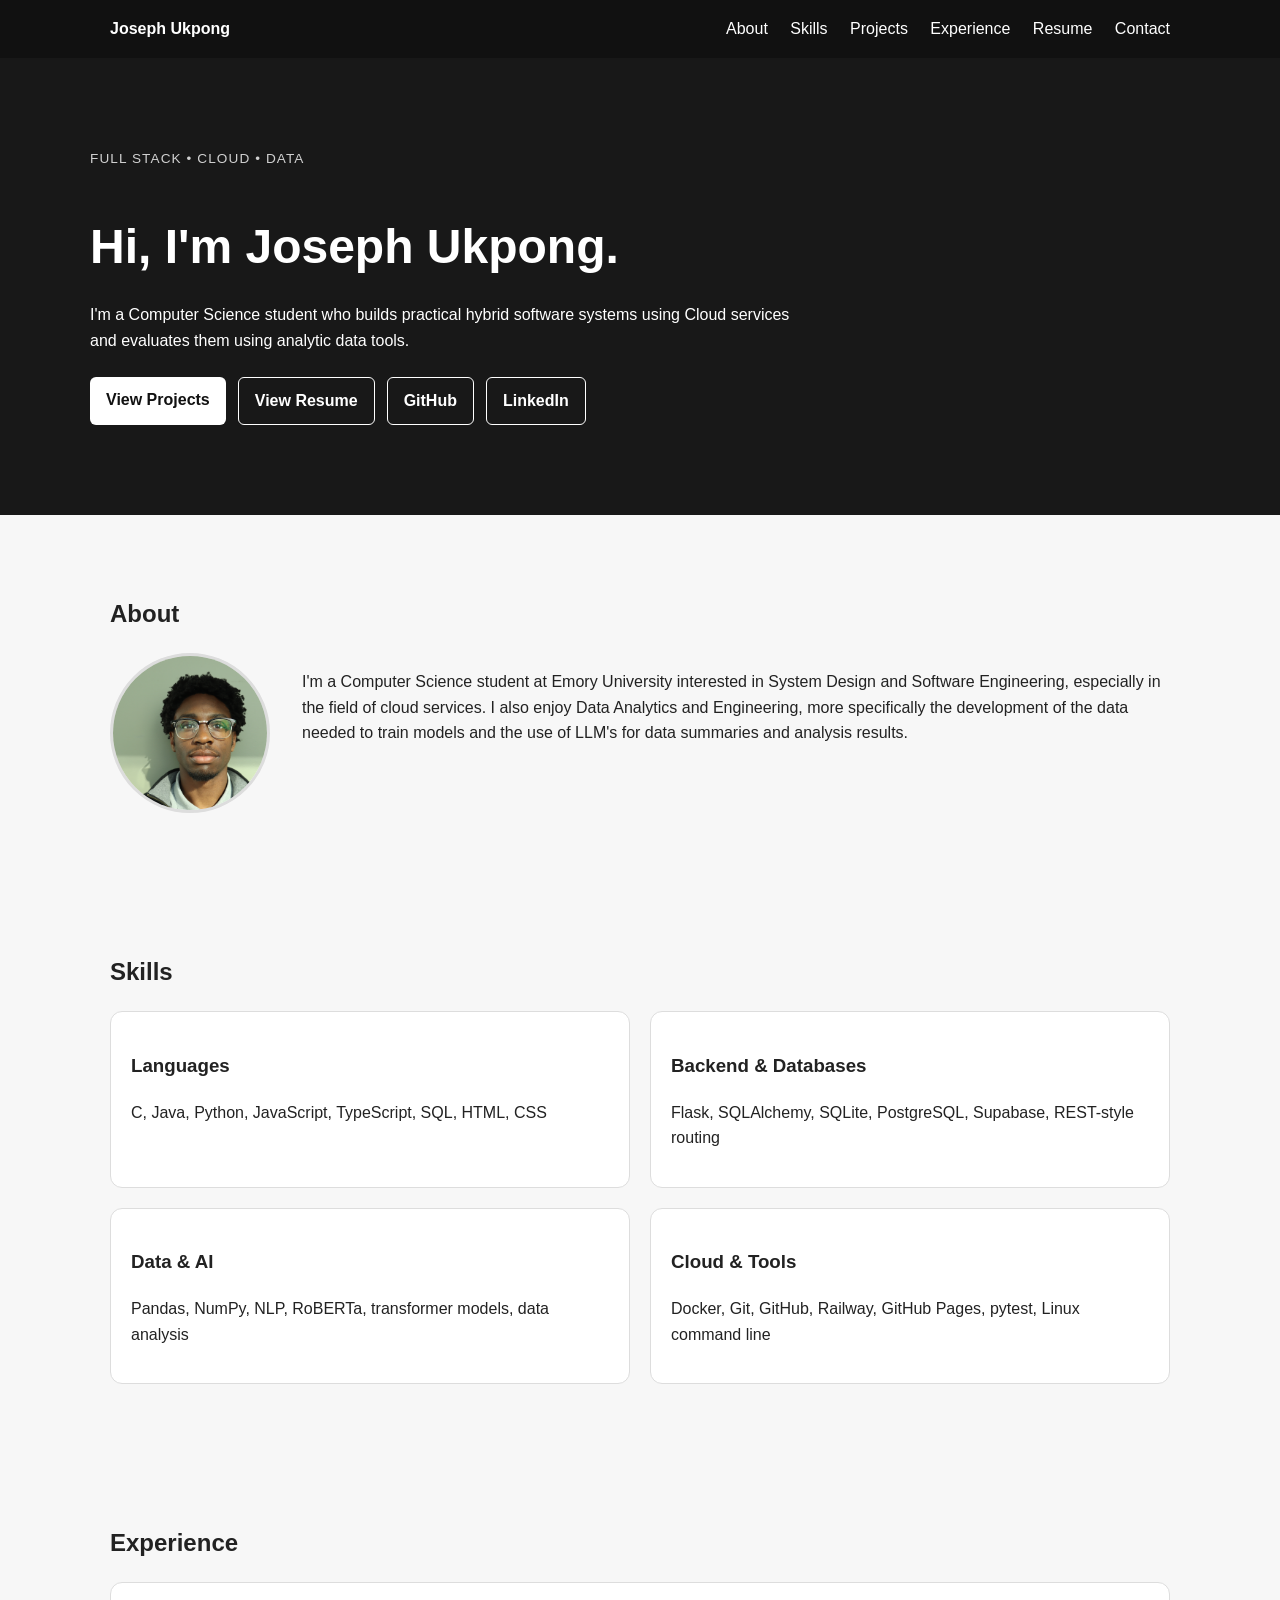
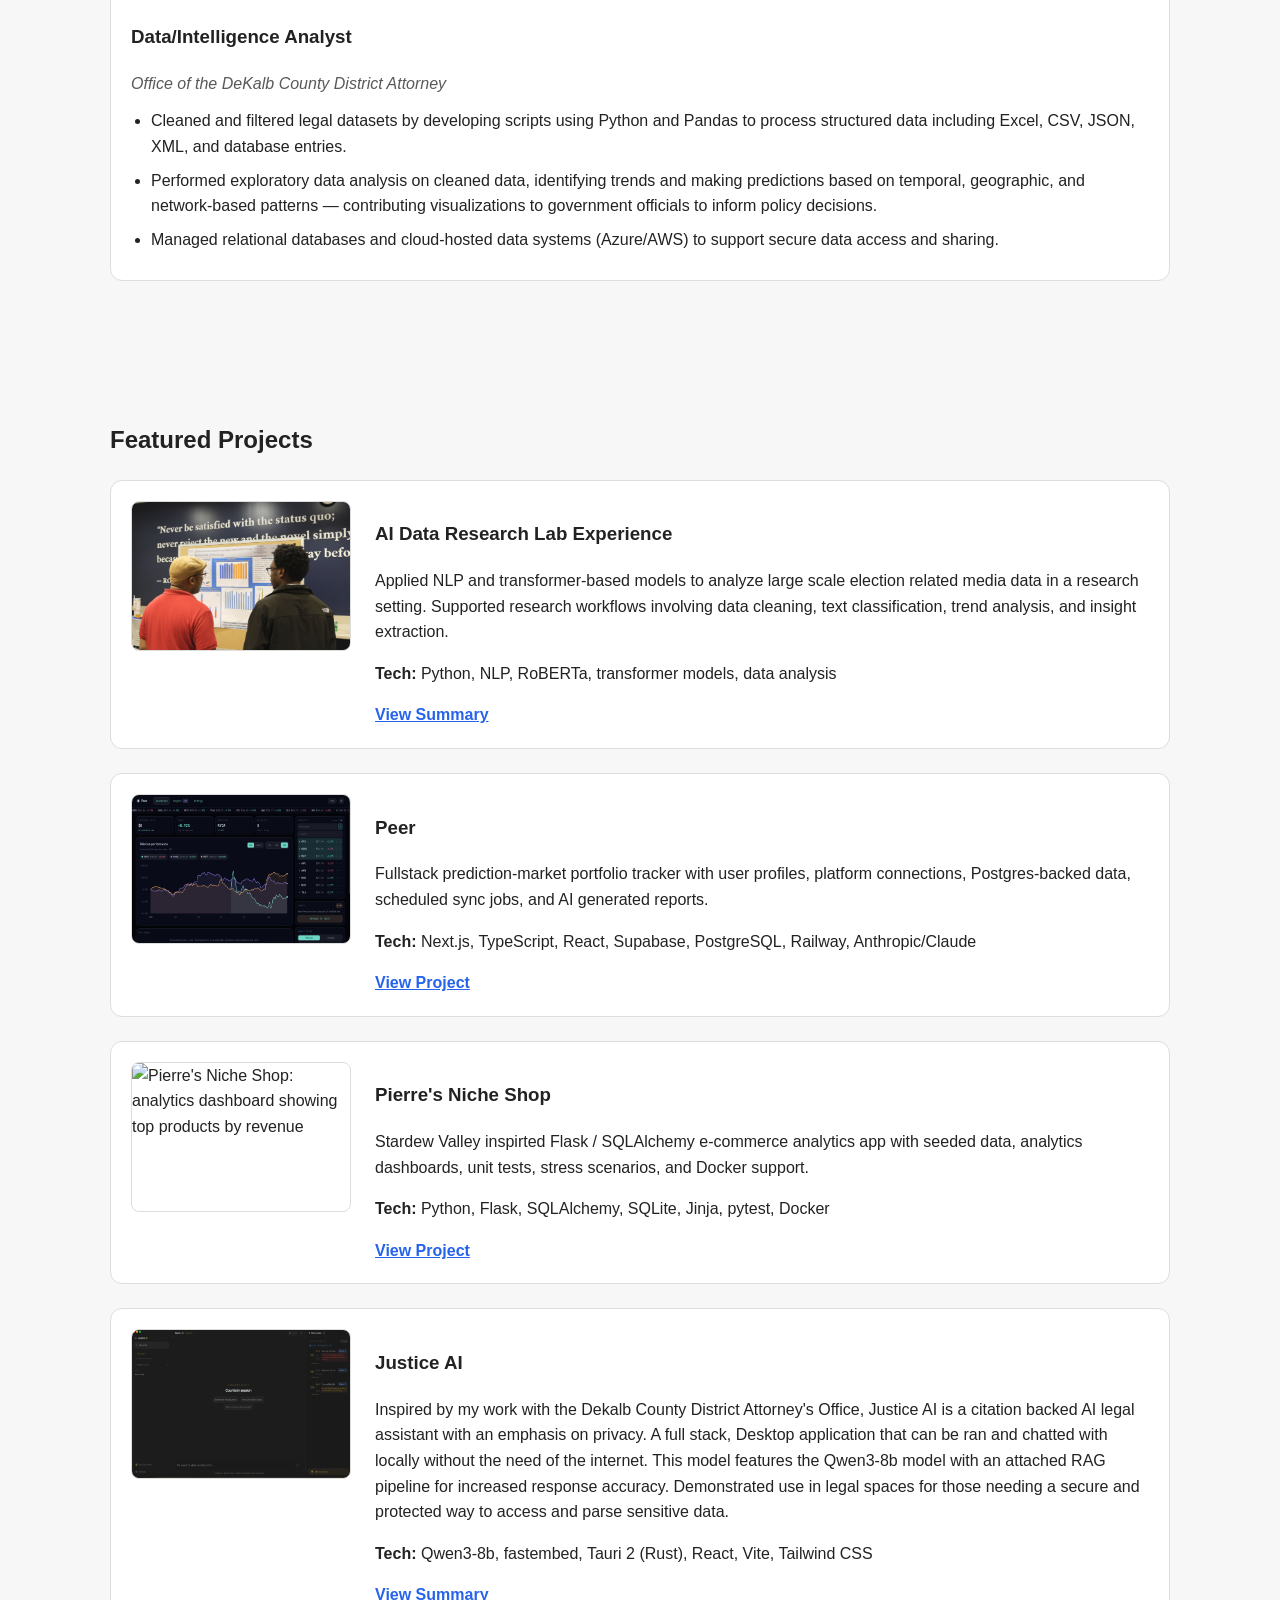
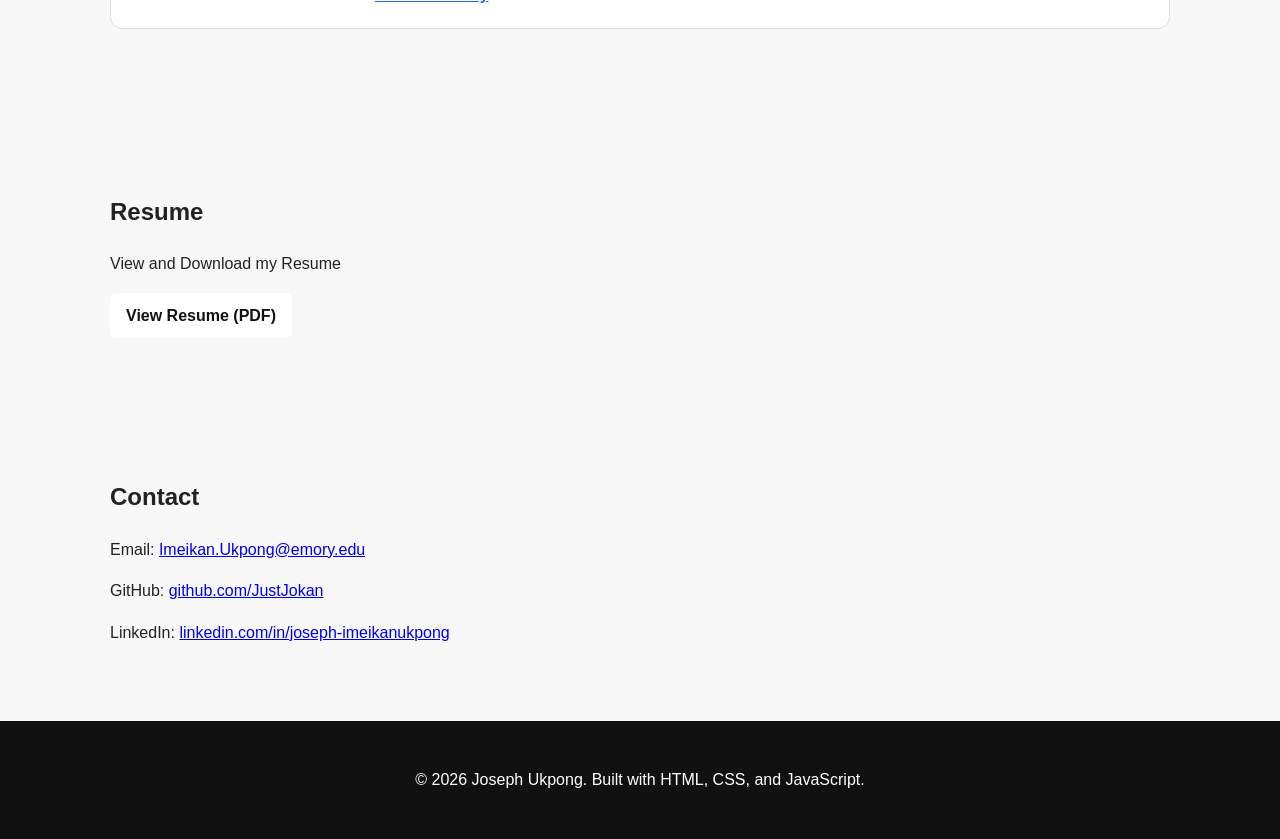
==== commit 948de695: "Content Update Fix" ====
--- a/index.html
+++ b/index.html
@@ -148,7 +148,7 @@
             connections, Postgres-backed data, scheduled sync jobs, and AI generated reports.
           </p>
           <p><strong>Tech:</strong> Next.js, TypeScript, React, Supabase, PostgreSQL, Railway, Anthropic/Claude</p>
-          <a href="#" class="https://peer-topaz.vercel.app/login">View Project</a>
+          <a href="https://peer-topaz.vercel.app/login" class="project-link" target="_blank" rel="noopener noreferrer">View Project</a>
         </div>
       </article>
 
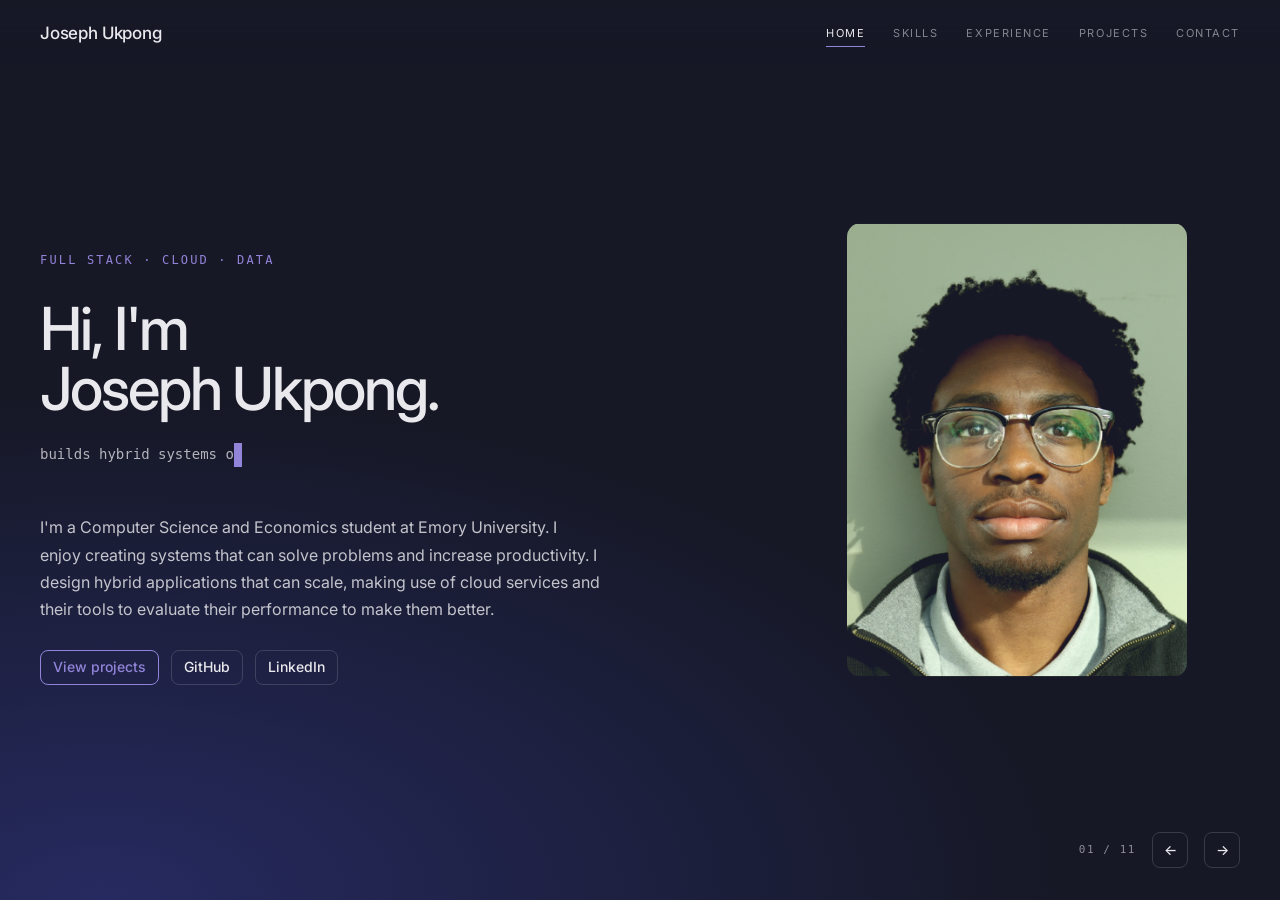
==== commit 65bc4477: "Heavy Frontend Portfolio Refactor Replace the site with a horizontal scroll-snap "sliding window" la" ====
--- a/index.html
+++ b/index.html
@@ -5,215 +5,202 @@
   <meta name="viewport" content="width=device-width, initial-scale=1.0" />
   <title>Joseph Ukpong | Software Engineering Portfolio</title>
   <meta name="description" content="Joseph Ukpong's Fullstack Sofware, Cloud and Data Engineering Porfolio." />
+  <link rel="preconnect" href="https://fonts.googleapis.com">
+  <link rel="stylesheet" href="https://fonts.googleapis.com/css2?family=Pinyon+Script&display=swap">
+  <link rel="stylesheet" href="https://fonts.googleapis.com/css2?family=Inter:wght@400;500;600;700&display=swap">
   <link rel="stylesheet" href="styles.css" />
 </head>
 <body>
 
-  <header class="site-header">
-    <div id="navOverlay" class="nav-overlay" aria-hidden="true"></div>
-
-    <nav class="navbar" aria-label="Primary navigation">
-      <a class="logo" href="#home">Joseph Ukpong</a>
-
+  <div class="app-shell">
+
+    <nav class="rail-nav" aria-label="Primary navigation">
+      <a href="#home" class="brand" id="brandLink">Joseph Ukpong</a>
       <div class="nav-links" id="navLinks">
-        <a href="#about">About</a>
-        <a href="#skills">Skills</a>
-        <a href="#projects">Projects</a>
-        <a href="#experience">Experience</a>
-        <a href="#resume">Resume</a>
-        <a href="#contact">Contact</a>
+        <button type="button" class="nav-link" data-target="home">Home</button>
+        <button type="button" class="nav-link" data-target="skills">Skills</button>
+        <button type="button" class="nav-link" data-target="experience">Experience</button>
+        <button type="button" class="nav-link" data-target="projects">Projects</button>
+        <button type="button" class="nav-link" data-target="contact">Contact</button>
       </div>
-
-      <button class="nav-toggle" id="navToggle" aria-label="Toggle navigation" aria-expanded="false">
-        <span aria-hidden="true">☰</span>
-      </button>
     </nav>
-  </header>
-
-  <main>
-
-    <section id="home" class="hero-section" aria-labelledby="home-heading">
-      <div class="hero-content">
-        <p class="eyebrow">Full Stack • Cloud • Data </p>
-        <h1 id="home-heading">Hi, I'm Joseph Ukpong.</h1>
-        <p>
-          I'm a Computer Science student who builds practical hybrid software systems
-          using Cloud services and evaluates them using analytic data tools.
-        </p>
-
-        <div class="hero-buttons">
-          <a href="#projects" class="button primary-button">View Projects</a>
-          <a href="assets/portfolio-resume.pdf" class="button secondary-button"
-             target="_blank" rel="noopener noreferrer">View Resume</a>
-          <a href="https://github.com/JustJokan" class="button secondary-button"
-             target="_blank" rel="noopener noreferrer">GitHub</a>
-          <a href="https://www.linkedin.com/in/joseph-imeikanukpong/" class="button secondary-button"
-             target="_blank" rel="noopener noreferrer">LinkedIn</a>
-        </div>
-      </div>
-    </section>
-
-    <section id="about" class="content-section" aria-labelledby="about-heading">
-      <h2 id="about-heading">About</h2>
-      <div class="about-inner">
-        <img
-          src="assets/profile-pic.JPG"
-          alt="Joseph Ukpong, Computer Science student"
-          class="profile-photo"
-          width="160"
-          height="160"
-        />
-        <p>
-          I'm a Computer Science student at Emory University interested in System Design and Software Engineering, especially in
-          the field of cloud services. I also enjoy Data Analytics and Engineering, more specifically the development of the data 
-          needed to train models and the use of LLM's for data summaries and analysis results. 
-
-        </p>
-      </div>
-    </section>
-
-    <section id="skills" class="content-section" aria-labelledby="skills-heading">
-      <h2 id="skills-heading">Skills</h2>
-
-      <div class="skills-grid">
-        <div>
-          <h3>Languages</h3>
-          <p>C, Java, Python, JavaScript, TypeScript, SQL, HTML, CSS</p>
-        </div>
-
-        <div>
-          <h3>Backend &amp; Databases</h3>
-          <p>Flask, SQLAlchemy, SQLite, PostgreSQL, Supabase, REST-style routing</p>
-        </div>
-
-        <div>
-          <h3>Data &amp; AI</h3>
-          <p>Pandas, NumPy, NLP, RoBERTa, transformer models, data analysis</p>
-        </div>
-
-        <div>
-          <h3>Cloud &amp; Tools</h3>
-          <p>Docker, Git, GitHub, Railway, GitHub Pages, pytest, Linux command line</p>
-        </div>
-      </div>
-    </section>
-
-    <section id="experience" class="content-section" aria-labelledby="experience-heading">
-      <h2 id="experience-heading">Experience</h2>
-
-      <article class="experience-card">
-        <h3>Data/Intelligence Analyst</h3>
-        <p class="experience-org">Office of the DeKalb County District Attorney</p>
-        <ul>
-          <li>Cleaned and filtered legal datasets by developing scripts using Python and Pandas to process structured data including Excel, CSV, JSON, XML, and database entries.</li>
-          <li>Performed exploratory data analysis on cleaned data, identifying trends and making predictions based on temporal, geographic, and network-based patterns — contributing visualizations to government officials to inform policy decisions.</li>
-          <li>Managed relational databases and cloud-hosted data systems (Azure/AWS) to support secure data access and sharing.</li>
-        </ul>
-      </article>
-    </section>
-
-    <section id="projects" class="content-section" aria-labelledby="projects-heading">
-      <h2 id="projects-heading">Featured Projects</h2>
-
-      <article class="project-card">
-        <img
-          src="assets/ai-data-lab.png"
-          alt="AI Data Research Lab: visualization of NLP text analysis pipeline"
-          width="220"
-          height="150"
-        />
-        <div>
-          <h3>AI Data Research Lab Experience</h3>
-          <p>
-            Applied NLP and transformer-based models to analyze large scale election related
-            media data in a research setting. Supported research workflows involving data
-            cleaning, text classification, trend analysis, and insight extraction.
-          </p>
-          <p><strong>Tech:</strong> Python, NLP, RoBERTa, transformer models, data analysis</p>
-          <a href="#" class="project-link">View Summary</a>
-        </div>
-      </article>
-
-      <article class="project-card">
-        <img
-          src="assets/peer-dashboard.png"
-          alt="Peer app: prediction-market portfolio dashboard with positions and P&amp;L"
-          width="220"
-          height="150"
-        />
-        <div>
-          <h3>Peer</h3>
-          <p>
-            Fullstack prediction-market portfolio tracker with user profiles, platform
-            connections, Postgres-backed data, scheduled sync jobs, and AI generated reports.
-          </p>
-          <p><strong>Tech:</strong> Next.js, TypeScript, React, Supabase, PostgreSQL, Railway, Anthropic/Claude</p>
-          <a href="https://peer-topaz.vercel.app/login" class="project-link" target="_blank" rel="noopener noreferrer">View Project</a>
-        </div>
-      </article>
-
-      <article class="project-card">
-        <img
-          src="https://placehold.co/220x150?text=NicheShop"
-          alt="Pierre's Niche Shop: analytics dashboard showing top products by revenue"
-          width="220"
-          height="150"
-        />
-        <div>
-          <h3>Pierre's Niche Shop</h3>
-          <p>
-            Stardew Valley inspirted Flask / SQLAlchemy e-commerce analytics app with seeded data, analytics
-            dashboards, unit tests, stress scenarios, and Docker support.
-          </p>
-          <p><strong>Tech:</strong> Python, Flask, SQLAlchemy, SQLite, Jinja, pytest, Docker</p>
-          <a href="#" class="project-link">View Project</a>
-        </div>
-      </article>
-
-      <article class="project-card">
-        <img
-          src="assets/justice-AI.png"
-          alt="Justice AI: Legal Citation Assistant"
-          width="220"
-          height="150"
-        />
-        <div>
-          <h3>Justice AI</h3>
-          <p>
-            Inspired by my work with the Dekalb County District Attorney's Office, Justice AI is a citation backed AI legal assistant with an emphasis on privacy. 
-            A full stack, Desktop application that can be ran and chatted with locally without the need of the internet. This model features the Qwen3-8b model with 
-            an attached RAG pipeline for increased response accuracy. Demonstrated use in legal spaces for those needing a 
-            secure and protected way to access and parse sensitive data.  
-          </p>
-          <p><strong>Tech:</strong> Qwen3-8b, fastembed, Tauri 2 (Rust), React, Vite, Tailwind CSS</p>
-          <a href="#" class="project-link">View Summary</a>
-        </div>
-      </article>
-
-    </section>
-
-    <section id="resume" class="content-section" aria-labelledby="resume-heading">
-      <h2 id="resume-heading">Resume</h2>
-      <p>View and Download my Resume</p>
-      <a href="assets/ResumeAug26.pdf" class="button primary-button"
-         target="_blank" rel="noopener noreferrer">
-        View Resume (PDF)
-      </a>
-    </section>
-
-    <section id="contact" class="content-section" aria-labelledby="contact-heading">
-      <h2 id="contact-heading">Contact</h2>
-      <p>Email: <a href="mailto:imeikan.ukpong@emory.edu">Imeikan.Ukpong@emory.edu</a></p>
-      <p>GitHub: <a href="https://github.com/JustJokan" target="_blank" rel="noopener noreferrer">github.com/JustJokan</a></p>
-      <p>LinkedIn: <a href="https://www.linkedin.com/in/joseph-imeikanukpong/" target="_blank" rel="noopener noreferrer">linkedin.com/in/joseph-imeikanukpong</a></p>
-    </section>
-
-  </main>
-
-  <footer>
-    <p>© 2026 Joseph Ukpong. Built with HTML, CSS, and JavaScript.</p>
-  </footer>
+
+    <div class="rail" id="rail">
+
+      <section class="slide slide-home" data-screen-label="01 Home" data-stop="1" data-nav="home">
+        <div class="hero-copy">
+          <p class="eyebrow">Full Stack &middot; Cloud &middot; Data</p>
+          <h1 class="hero-title">Hi, I'm<br>Joseph Ukpong.</h1>
+          <p class="type-line"><span id="typedText"></span><span class="caret" aria-hidden="true">&nbsp;</span></p>
+          <p class="hero-summary">I'm a Computer Science and Economics student at Emory University. I enjoy creating systems that can solve problems and increase productivity. I design hybrid applications that can scale, making use of cloud services and their tools to evaluate their performance to make them better.</p>
+          <div class="hero-actions">
+            <button type="button" class="btn btn-primary" id="viewProjectsBtn">View projects</button>
+            <a class="btn btn-secondary" href="https://github.com/JustJokan" target="_blank" rel="noopener noreferrer">GitHub</a>
+            <a class="btn btn-secondary" href="https://www.linkedin.com/in/joseph-imeikanukpong/" target="_blank" rel="noopener noreferrer">LinkedIn</a>
+          </div>
+        </div>
+        <div class="hero-portrait">
+          <div class="lighten hero-portrait-frame"><img src="assets/profile-pic.png" alt="Joseph Ukpong" /></div>
+        </div>
+      </section>
+
+      <section class="slide slide-skills" data-screen-label="02 Skills" data-stop="1" data-nav="skills">
+        <p class="eyebrow">02 &mdash; Stack</p>
+        <h2 class="section-title">Four layers I work across.</h2>
+        <div class="skills-grid">
+          <div class="skill-card">
+            <span class="skill-index">01</span>
+            <h3>Languages</h3>
+            <div class="skill-tags">
+              <span class="tag tag-neutral">C</span><span class="tag tag-neutral">Java</span><span class="tag tag-neutral">Python</span><span class="tag tag-neutral">JavaScript</span><span class="tag tag-neutral">TypeScript</span><span class="tag tag-neutral">SQL</span><span class="tag tag-neutral">HTML</span><span class="tag tag-neutral">CSS</span><span class="tag tag-neutral">C++</span><span class="tag tag-neutral">Rust</span><span class="tag tag-neutral">PHP</span>
+            </div>
+          </div>
+          <div class="skill-card">
+            <span class="skill-index">02</span>
+            <h3>Backend &amp; databases</h3>
+            <div class="skill-tags">
+              <span class="tag tag-neutral">Flask</span><span class="tag tag-neutral">SQLAlchemy</span><span class="tag tag-neutral">SQLite</span><span class="tag tag-neutral">PostgreSQL</span><span class="tag tag-neutral">Supabase</span><span class="tag tag-neutral">REST routing</span><span class="tag tag-neutral">MySQL</span><span class="tag tag-neutral">Node.js</span><span class="tag tag-neutral">Next.js</span>
+            </div>
+          </div>
+          <div class="skill-card">
+            <span class="skill-index">03</span>
+            <h3>Data &amp; AI</h3>
+            <div class="skill-tags">
+              <span class="tag tag-neutral">Pandas</span><span class="tag tag-neutral">NumPy</span><span class="tag tag-neutral">NLP</span><span class="tag tag-neutral">RoBERTa</span><span class="tag tag-neutral">Transformers</span><span class="tag tag-neutral">Exploratory Data Analysis</span><span class="tag tag-neutral">Anthropic/Claude</span><span class="tag tag-neutral">ChatGPT</span><span class="tag tag-neutral">Gemini</span><span class="tag tag-neutral">MCP servers</span><span class="tag tag-neutral">Task automation</span>
+            </div>
+          </div>
+          <div class="skill-card">
+            <span class="skill-index">04</span>
+            <h3>Cloud &amp; tools</h3>
+            <div class="skill-tags">
+              <span class="tag tag-neutral">Docker</span><span class="tag tag-neutral">Git</span><span class="tag tag-neutral">GitHub</span><span class="tag tag-neutral">Railway</span><span class="tag tag-neutral">GitHub Pages</span><span class="tag tag-neutral">pytest</span><span class="tag tag-neutral">Linux CLI</span><span class="tag tag-neutral">AWS</span><span class="tag tag-neutral">Google Cloud</span><span class="tag tag-neutral">Microsoft Azure</span><span class="tag tag-neutral">S3</span><span class="tag tag-neutral">BigQuery</span><span class="tag tag-neutral">CloudWatch</span><span class="tag tag-neutral">Azure Monitor</span>
+            </div>
+          </div>
+        </div>
+      </section>
+
+      <section class="slide slide-experience" data-screen-label="03 Experience" data-stop="1" data-nav="experience">
+        <div class="exp-copy">
+          <p class="eyebrow">03 &mdash; Experience</p>
+          <h2 class="section-title">Changing Policy Decisions with Data</h2>
+          <p class="exp-summary">Engineered software for data ingestion, worked with a team to process, analyze and understand said data and presented it to Chief District Attorneys to encourage a different approach to community based involvement.</p>
+        </div>
+        <div class="exp-terminal">
+          <div class="exp-dots"><span></span><span></span><span></span></div>
+          <div class="exp-meta">
+            <span>role</span><span class="exp-meta-value">Data / Intelligence Analyst</span>
+            <span>org</span><span class="exp-meta-value">Office of the DeKalb County District Attorney</span>
+            <span>dateline</span><span class="exp-meta-value">Spring 2026</span>
+            <span>tools</span><span class="exp-meta-accent">Python &middot; Pandas &middot; SQL &middot; EDA &middot; AWS</span>
+            <span>formats</span><span class="exp-meta-value">Excel &middot; CSV &middot; JSON &middot; XML &middot; DB</span>
+          </div>
+          <div class="exp-divider"></div>
+          <ul class="exp-list">
+            <li>Built pipelines with Python/Pandas&nbsp;to clean and filter data from legal databases across multiple formats (Excel, CSV, JSON, XML).</li>
+            <li>Ran exploratory analysis on the cleaned data, considering temporal, geographic and network pattern features, then shipped representative visualizations to government officials to inform policy.</li>
+            <li>Managed cloud relational databases and secure systems on Azure and AWS for secure data access and sharing.</li>
+          </ul>
+        </div>
+      </section>
+
+      <section class="slide slide-project slide-wide" data-screen-label="04 Justice AI" data-stop="1" data-nav="projects">
+        <div class="project-copy">
+          <p class="eyebrow">04 &mdash; Project</p>
+          <h2 class="section-title">Justice AI</h2>
+          <p class="project-lede">An application born from time in the DA's office, this Offline, Citation backed Legal Assistant offers a way to consider legal files in a secure environment.</p>
+          <p class="project-tagline">A more secure and accuracy focused approach to LLM's</p>
+          <div class="project-tags">
+            <span class="tag tag-outline">Qwen3-8b</span><span class="tag tag-outline">fastembed</span><span class="tag tag-outline">Tauri 2</span><span class="tag tag-outline">React</span><span class="tag tag-outline">Rust</span><span class="tag tag-outline">Tailwind</span>
+          </div>
+          <a class="btn btn-primary" href="#">View summary</a>
+        </div>
+        <div class="project-media stop" data-stop="1" data-nav="projects">
+          <div class="lighten project-media-img"><img src="assets/justice-AI.png" alt="Justice AI legal citation assistant interface" /></div>
+          <div class="project-media-fade"></div>
+        </div>
+      </section>
+
+      <section class="slide-peer" data-screen-label="05 Peer">
+        <div class="peer-left stop" data-stop="1" data-nav="projects">
+          <div class="peer-copy">
+            <p class="eyebrow">05 &mdash; Project</p>
+            <h2 class="section-title">Peer</h2>
+            <p class="project-lede">One Portfolio. Endless Markets. Curate your view across multiple stocks within the markets. Developed for Desktop and Mobile, with scheduled sync positions, get AI powered reports into how the market is moving.</p>
+            <p class="project-tagline">Want to view stocks and their movement compared to each other? Here's the place to start.</p>
+            <div class="project-tags">
+              <span class="tag tag-outline">Next.js</span><span class="tag tag-outline">TypeScript</span><span class="tag tag-outline">React</span><span class="tag tag-outline">Supabase</span><span class="tag tag-outline">PostgreSQL</span><span class="tag tag-outline">Railway</span><span class="tag tag-outline">Claude</span>
+            </div>
+            <a class="btn btn-primary" href="https://peer-topaz.vercel.app" target="_blank" rel="noopener noreferrer">View live project</a>
+          </div>
+          <figure class="peer-figure">
+            <div class="lighten peer-figure-img"><img src="assets/peer-landing.png" alt="Peer mark" /></div>
+            <figcaption class="peer-figcaption">Peer</figcaption>
+          </figure>
+        </div>
+        <div class="peer-right stop" data-stop="1" data-nav="projects">
+          <div class="lighten peer-hero-img"><img src="assets/peer-hero.png" alt="Peer" /></div>
+        </div>
+      </section>
+
+      <section class="slide slide-project slide-wide" data-screen-label="06 AI Data Research Lab" data-stop="1" data-nav="projects">
+        <div class="project-copy">
+          <p class="eyebrow">06 &mdash; Research</p>
+          <h2 class="section-title">The Carter Center Research Lab</h2>
+          <p class="project-lede">Election-related media at scale, read by transformers. NLP classification over a large corpus, with the cleaning and trend analysis that make the output trustworthy.</p>
+          <p class="project-tagline">Realistic Research in an Undergraduate setting &mdash; the work was as much pipeline hygiene as final modeling.</p>
+          <div class="project-tags">
+            <span class="tag tag-outline">Python</span><span class="tag tag-outline">NLP</span><span class="tag tag-outline">RoBERTa</span><span class="tag tag-outline">Transformers</span><span class="tag tag-outline">Data analysis</span>
+          </div>
+          <a class="btn btn-primary" href="#">View summary</a>
+        </div>
+        <div class="project-media stop" data-stop="1" data-nav="projects">
+          <div class="lighten project-media-img"><img src="assets/ai-data-lab.png" alt="NLP text analysis pipeline visualization" /></div>
+          <div class="project-media-fade"></div>
+        </div>
+      </section>
+
+      <section class="slide slide-also" data-screen-label="07 Also building" data-stop="1" data-nav="projects">
+        <p class="eyebrow">07 &mdash; Also building</p>
+        <h2 class="section-title">Smaller builds, same habits.</h2>
+        <div class="also-grid">
+          <div class="also-card">
+            <h3>Pierre's Niche Shop</h3>
+            <p>A Stardew Valley-flavoured e-commerce analytics app: seeded data, revenue dashboards, pytest suites, stress scenarios, all of it Dockerized.</p>
+            <div class="skill-tags">
+              <span class="tag tag-neutral">Python</span><span class="tag tag-neutral">Flask</span><span class="tag tag-neutral">SQLAlchemy</span><span class="tag tag-neutral">SQLite</span><span class="tag tag-neutral">Jinja</span><span class="tag tag-neutral">pytest</span><span class="tag tag-neutral">Docker</span>
+            </div>
+            <a class="btn btn-ghost also-card-link" href="#">View project &rarr;</a>
+          </div>
+          <div class="also-card also-card-outline">
+            <h3>Everything else</h3>
+            <p>Coursework, experiments and other ideas live on GitHub. Repos are public &mdash; read the commits, not the marketing.</p>
+            <a class="btn btn-secondary also-card-link" href="https://github.com/JustJokan" target="_blank" rel="noopener noreferrer">github.com/JustJokan</a>
+          </div>
+        </div>
+      </section>
+
+      <section class="slide slide-contact" data-screen-label="08 Resume &amp; contact" data-stop="1" data-nav="contact">
+        <p class="eyebrow">08 &mdash; Resume &amp; contact</p>
+        <h2 class="section-title">Resume and Contacts</h2>
+        <div class="contact-links">
+          <a class="contact-link" href="https://www.linkedin.com/in/joseph-imeikanukpong/" target="_blank" rel="noopener noreferrer">LinkedIn</a>
+          <a class="contact-link" href="https://github.com/JustJokan" target="_blank" rel="noopener noreferrer">GitHub</a>
+          <a class="contact-link" href="mailto:imeikan.ukpong@emory.edu">Email</a>
+          <a class="contact-link" href="assets/ResumeAug26.pdf" target="_blank" rel="noopener noreferrer">View Resume</a>
+        </div>
+        <p class="copyright">&copy; 2026 Joseph Ukpong.</p>
+      </section>
+
+    </div>
+
+    <div class="control-cluster">
+      <span class="counter" id="counter">01 / 11</span>
+      <button type="button" class="btn btn-icon btn-secondary" aria-label="Previous panel" id="prevBtn">&larr;</button>
+      <button type="button" class="btn btn-icon btn-secondary" aria-label="Next panel" id="nextBtn">&rarr;</button>
+    </div>
+
+  </div>
 
   <script src="script.js"></script>
 </body>
-</html>+</html>
--- a/styles.css
+++ b/styles.css
@@ -1,421 +1,790 @@
 /* =============================================
-   CSS CUSTOM PROPERTIES (variables)
-   All colors, fonts, and spacing in one place.
-   Change a value here and it updates everywhere.
+   NOCTURNE DESIGN TOKENS
+   Ported from the Nocturne design system used to
+   prototype this layout. Change a value here and
+   it updates everywhere.
    ============================================= */
 :root {
-  --color-bg: #f7f7f7;
-  --color-text: #222;
-  --color-nav-bg: #111;
-  --color-hero-bg: #181818;
-  --color-card-bg: #ffffff;
-  --color-border: #ddd;
-  --color-accent: #2563eb;
-  --color-accent-hover: #1d4ed8;
-  --color-footer-bg: #111;
-  --color-footer-text: #ffffff;
-  --font-sans: Arial, Helvetica, sans-serif;
-  --max-width: 1100px;
-  --radius: 12px;
-}
-
-/* =============================================
-   RESET
-   box-sizing: border-box means padding and
-   border are included in an element's width,
-   not added on top of it.
+  --color-bg: #161826;
+  --color-surface: #232532;
+  --color-text: #e9e9ed;
+  --color-accent: #9184d9;
+  --color-accent-300: #d2cefd;
+  --color-divider: color-mix(in srgb, #e9e9ed 16%, transparent);
+  --color-neutral-100: #f3f5fe;
+  --color-neutral-700: #595d6c;
+  --color-neutral-800: #3f424d;
+  --color-section: #262a60;
+  --font-heading: "Inter", system-ui, sans-serif;
+  --font-heading-weight: 500;
+  --font-body: "Inter", system-ui, sans-serif;
+  --font-mono: ui-monospace, SFMono-Regular, Menlo, monospace;
+  --radius-md: 8px;
+  --radius-lg: 14px;
+  --shadow-sm: 0 0 0 1px var(--color-neutral-800);
+  --shadow-md: 0 0 0 1px var(--color-neutral-700), 0 6px 18px rgba(0, 0, 0, 0.55);
+}
+
+/* =============================================
+   RESET & BASE
    ============================================= */
 * {
   box-sizing: border-box;
 }
 
-/* =============================================
-   FOCUS STYLES (accessibility)
-   :focus-visible only fires during keyboard
-   navigation, not mouse clicks — so keyboard
-   users get a clear ring without mouse users
-   seeing an outline every time they click.
-   ============================================= */
+html, body {
+  margin: 0;
+  height: 100%;
+  overflow: hidden;
+  background: var(--color-bg);
+}
+
+body {
+  font-family: var(--font-body);
+  color: var(--color-text);
+  line-height: 1.55;
+}
+
+h1, h2, h3 {
+  font-family: var(--font-heading);
+  font-weight: var(--font-heading-weight);
+  margin: 0;
+}
+
+a {
+  color: var(--color-accent);
+  text-underline-offset: 3px;
+}
+
+img {
+  display: block;
+  max-width: 100%;
+}
+
 :focus-visible {
-  outline: 3px solid var(--color-accent);
-  outline-offset: 3px;
+  outline: 2px solid var(--color-accent);
+  outline-offset: 2px;
   border-radius: 3px;
 }
 
-:focus:not(:focus-visible) {
-  outline: none;
-}
-
-/* =============================================
-   BASE
-   ============================================= */
-html {
-  scroll-behavior: smooth;
-}
-
-body {
-  margin: 0;
-  font-family: var(--font-sans);
-  line-height: 1.6;
+::selection {
+  background: color-mix(in srgb, var(--color-accent) 30%, transparent);
+}
+
+@keyframes caret {
+  0%, 49% { opacity: 1; }
+  50%, 100% { opacity: 0; }
+}
+
+/* =============================================
+   NOCTURNE COMPONENTS
+   Buttons and tags, as defined by the design
+   system this layout was prototyped in.
+   ============================================= */
+.btn {
+  display: inline-flex;
+  align-items: center;
+  justify-content: center;
+  gap: 6px;
+  cursor: pointer;
+  text-decoration: none;
+  font-family: var(--font-heading);
+  font-weight: var(--font-heading-weight);
+  font-size: 14px;
+  line-height: 1.2;
+  color: var(--color-text);
+  background: transparent;
+  border: 1px solid transparent;
+  padding: 8px 12px;
+  border-radius: var(--radius-md);
+}
+.btn-primary { color: var(--color-accent); border-color: var(--color-accent); }
+.btn-primary:hover { background: color-mix(in srgb, var(--color-accent) 12%, transparent); }
+.btn-secondary { border-color: var(--color-divider); }
+.btn-secondary:hover { background: color-mix(in srgb, var(--color-text) 7%, transparent); }
+.btn-ghost { color: var(--color-accent); padding-inline: 3px; }
+.btn-ghost:hover { background: color-mix(in srgb, var(--color-accent) 10%, transparent); }
+.btn-icon { width: 36px; height: 36px; padding: 0; }
+
+.tag {
+  display: inline-flex;
+  align-items: center;
+  font-size: 11px;
+  letter-spacing: 0.02em;
+  padding: 3px 10px;
+  border-radius: 6px;
+}
+.tag-neutral { background: var(--color-neutral-800); color: var(--color-neutral-100); }
+.tag-outline { border: 1px solid var(--color-accent); color: var(--color-accent); }
+
+.lighten {
+  mix-blend-mode: lighten;
+  background-color: transparent;
+}
+
+/* =============================================
+   APP SHELL & NAV
+   Desktop: a fixed full-screen shell with a
+   horizontal scroll-snap rail inside it.
+   ============================================= */
+.app-shell {
+  position: fixed;
+  inset: 0;
   background: var(--color-bg);
   color: var(--color-text);
-}
-
-/* =============================================
-   NAVIGATION
-   Flexbox keeps the logo on the left and
-   nav links on the right in one row.
-   position: sticky keeps it visible while
-   scrolling; z-index: 10 keeps it above
-   all other content.
-   ============================================= */
-.site-header {
-  background: var(--color-nav-bg);
-  color: var(--color-footer-text);
-  position: sticky;
+  font-family: var(--font-body);
+  overflow: hidden;
+}
+
+.rail-nav {
+  position: absolute;
   top: 0;
-  z-index: 10;
-}
-
-.navbar {
-  max-width: var(--max-width);
-  margin: 0 auto;
-  padding: 16px 20px;
-  display: flex;
-  align-items: center;
-  justify-content: space-between;
-  gap: 16px;
-}
-
-.logo {
-  color: var(--color-footer-text);
-  font-weight: bold;
+  left: 0;
+  right: 0;
+  z-index: 20;
+  display: flex;
+  align-items: center;
+  gap: 28px;
+  padding: 20px 40px;
+  background: linear-gradient(to bottom, rgba(22, 24, 38, 0.92), rgba(22, 24, 38, 0));
+}
+
+.brand {
+  font-family: var(--font-heading);
+  font-weight: 500;
+  font-size: 17px;
+  letter-spacing: -0.01em;
+  color: var(--color-text);
   text-decoration: none;
-}
-
-.nav-links a {
-  color: var(--color-footer-text);
-  margin-left: 18px;
-  text-decoration: none;
-}
-
-.nav-links a:hover {
-  text-decoration: underline;
-}
-
-/* Hamburger button — hidden on desktop, shown on mobile */
-.nav-toggle {
-  display: none;
+  margin-right: auto;
+}
+
+.nav-links {
+  display: flex;
+  align-items: center;
+  gap: 28px;
+}
+
+.nav-link {
   background: transparent;
-  color: var(--color-footer-text);
-  border: none;
-  font-size: 24px;
+  border: 0;
   cursor: pointer;
-  padding: 4px 8px;
-}
-
-/* The dark background overlay — hidden entirely on desktop */
-.nav-overlay {
-  display: none;
-}
-
-/* =============================================
-   HERO SECTION
-   Full-width dark banner at the top of the page.
-   max-width on .hero-content keeps text from
-   stretching too wide on large screens.
-   ============================================= */
-.hero-section {
-  background: var(--color-hero-bg);
-  color: var(--color-footer-text);
-  padding: 90px 20px;
-}
-
-.hero-content {
-  max-width: var(--max-width);
-  margin: 0 auto;
+  font-family: var(--font-body);
+  font-size: 11px;
+  letter-spacing: 0.14em;
+  text-transform: uppercase;
+  padding: 6px 0;
+  color: color-mix(in srgb, var(--color-text) 52%, transparent);
+  border-bottom: 1px solid transparent;
+  transition: color 0.25s, border-color 0.25s;
+}
+
+.nav-link.active {
+  color: var(--color-text);
+  border-bottom-color: var(--color-accent);
+}
+
+/* =============================================
+   RAIL — the horizontal scroll-snap track
+   ============================================= */
+.rail {
+  position: absolute;
+  inset: 0;
+  display: flex;
+  overflow-x: auto;
+  overflow-y: hidden;
+  scroll-snap-type: x mandatory;
+  overscroll-behavior-x: contain;
+  scrollbar-width: none;
+  -ms-overflow-style: none;
+}
+.rail::-webkit-scrollbar { display: none; }
+
+.slide {
+  flex: 0 0 auto;
+  width: 100vw;
+  height: 100vh;
+  scroll-snap-align: start;
+  overflow-y: auto;
+  box-sizing: border-box;
+}
+
+.stop {
+  scroll-snap-align: start;
 }
 
 .eyebrow {
+  font-family: var(--font-mono);
+  font-size: 12px;
+  letter-spacing: 0.18em;
   text-transform: uppercase;
-  letter-spacing: 0.08em;
-  font-size: 0.85rem;
-  opacity: 0.8;
-  margin-top: 0;
-}
-
-.hero-section h1 {
-  font-size: 3rem;
-  margin-bottom: 16px;
-}
-
-.hero-section > .hero-content > p {
-  max-width: 700px;
-}
-
-.hero-buttons {
-  margin-top: 24px;
+  color: var(--color-accent);
+  margin: 0 0 18px;
+}
+
+.section-title {
+  font-size: clamp(34px, 5vh, 54px);
+  line-height: 1.04;
+  letter-spacing: -0.03em;
+  margin: 0 0 clamp(24px, 4vh, 48px);
+  max-width: 800px;
+}
+
+/* =============================================
+   01 — HOME
+   ============================================= */
+.slide-home {
+  display: grid;
+  grid-template-columns: 1.15fr 0.85fr;
+  align-items: center;
+  padding: 0 0 0 40px;
+  background: radial-gradient(120% 90% at 8% 100%, var(--color-section) 0%, rgba(38, 42, 96, 0) 62%), var(--color-bg);
+}
+
+.hero-copy {
+  max-width: 640px;
+  padding: clamp(76px, 12vh, 120px) 40px clamp(40px, 8vh, 80px) 0;
+}
+
+.hero-copy .eyebrow { margin-bottom: 28px; }
+
+.hero-title {
+  font-size: clamp(44px, 6.6vh, 76px);
+  line-height: 1.02;
+  letter-spacing: -0.035em;
+  margin: 0 0 24px;
+}
+
+.type-line {
+  font-family: var(--font-mono);
+  font-size: 14px;
+  line-height: 1.7;
+  color: color-mix(in srgb, var(--color-text) 74%, transparent);
+  margin: 0 0 clamp(18px, 2.6vh, 32px);
+  min-height: 48px;
+}
+
+.caret {
+  display: inline-block;
+  width: 8px;
+  background: var(--color-accent);
+  color: transparent;
+  animation: caret 1.05s step-end infinite;
+}
+
+.hero-summary {
+  font-size: 16px;
+  line-height: 1.7;
+  color: color-mix(in srgb, var(--color-text) 82%, transparent);
+  margin: 0 0 clamp(20px, 3vh, 36px);
+  max-width: 560px;
+}
+
+.hero-actions {
   display: flex;
   flex-wrap: wrap;
   gap: 12px;
 }
 
-/* =============================================
-   BUTTONS
-   .button is the base style shared by all
-   buttons. .primary-button and .secondary-button
-   are modifier classes that override specific
-   properties on top of the base.
-   ============================================= */
-.button {
-  display: inline-block;
-  padding: 10px 16px;
-  border-radius: 6px;
-  text-decoration: none;
-  font-weight: bold;
-  transition: opacity 0.15s;
-}
-
-.button:hover {
-  opacity: 0.85;
-}
-
-.primary-button {
-  background: var(--color-footer-text);
-  color: var(--color-nav-bg);
-}
-
-.secondary-button {
-  border: 1px solid var(--color-footer-text);
-  color: var(--color-footer-text);
-}
-
-/* =============================================
-   CONTENT SECTIONS
-   max-width keeps all sections aligned at
-   the same 1100px column. padding adds
-   breathing room above and below.
-   ============================================= */
-.content-section {
-  max-width: var(--max-width);
-  margin: 0 auto;
-  padding: 60px 20px;
-}
-
-/* =============================================
-   ABOUT SECTION
-   Flexbox puts the photo beside the text.
-   flex-shrink: 0 prevents the photo from
-   squishing when the text is long.
-   border-radius: 50% makes the square image
-   appear as a circle.
-   ============================================= */
-.about-inner {
-  display: flex;
-  align-items: flex-start;
-  gap: 32px;
-}
-
-.profile-photo {
-  width: 160px;
-  height: 160px;
-  border-radius: 50%;
+.hero-portrait {
+  height: 100vh;
+  display: flex;
+  align-items: center;
+  justify-content: center;
+  padding: 0 64px;
+}
+
+.hero-portrait-frame {
+  width: min(340px, 100%);
+  aspect-ratio: 3 / 4;
+  border-radius: var(--radius-lg);
+  overflow: hidden;
+}
+
+.hero-portrait-frame img {
+  width: 100%;
+  height: 100%;
   object-fit: cover;
-  border: 3px solid var(--color-border);
-  flex-shrink: 0;
-}
-
-/* =============================================
-   SKILLS GRID
-   CSS Grid with two equal columns.
-   repeat(2, minmax(0, 1fr)) means: 2 columns,
-   each at least 0px wide and at most 1 equal
-   fraction of available space.
-   ============================================= */
+  object-position: center;
+}
+
+/* =============================================
+   02 — SKILLS
+   ============================================= */
+.slide-skills {
+  display: flex;
+  flex-direction: column;
+  justify-content: center;
+  padding: clamp(76px, 12vh, 120px) 80px clamp(40px, 8vh, 80px);
+  background: var(--color-bg);
+}
+
 .skills-grid {
   display: grid;
-  grid-template-columns: repeat(2, minmax(0, 1fr));
+  grid-template-columns: repeat(4, minmax(0, 1fr));
   gap: 20px;
-}
-
-.skills-grid div {
-  background: var(--color-card-bg);
-  border: 1px solid var(--color-border);
-  border-radius: var(--radius);
-  padding: 20px;
-}
-
-/* =============================================
-   PROJECT CARDS
-   Each card is its own two-column grid:
-   a fixed 220px image column on the left,
-   and a flexible text column on the right.
-   align-items: start means the image and text
-   both anchor to the top, not the center —
-   better for tall project descriptions.
-   ============================================= */
-.project-card {
+  max-width: 1440px;
+}
+
+.skill-card {
+  background: var(--color-surface);
+  box-shadow: var(--shadow-sm);
+  border-radius: var(--radius-md);
+  padding: 24px;
+  display: flex;
+  flex-direction: column;
+  gap: 14px;
+}
+
+.skill-index {
+  font-family: var(--font-mono);
+  font-size: 11px;
+  letter-spacing: 0.12em;
+  color: var(--color-accent);
+}
+
+.skill-card h3 { font-size: 20px; }
+
+.skill-tags {
+  display: flex;
+  flex-wrap: wrap;
+  gap: 6px;
+}
+
+/* =============================================
+   03 — EXPERIENCE
+   ============================================= */
+.slide-experience {
   display: grid;
-  grid-template-columns: 220px 1fr;
+  grid-template-columns: 1fr 1fr;
+  align-items: center;
+  gap: clamp(32px, 5vw, 80px);
+  padding: clamp(76px, 12vh, 120px) 80px clamp(40px, 8vh, 80px);
+  background: radial-gradient(90% 80% at 100% 0%, var(--color-section) 0%, rgba(38, 42, 96, 0) 58%), var(--color-bg);
+}
+
+.exp-summary {
+  font-size: 16px;
+  line-height: 1.7;
+  color: color-mix(in srgb, var(--color-text) 80%, transparent);
+  margin: 0;
+  max-width: 520px;
+}
+
+.exp-terminal {
+  background: var(--color-surface);
+  box-shadow: var(--shadow-md);
+  border-radius: var(--radius-lg);
+  padding: 28px;
+  font-family: var(--font-mono);
+  font-size: 13px;
+  line-height: 1.75;
+}
+
+.exp-dots {
+  display: flex;
+  gap: 6px;
+  margin-bottom: 20px;
+}
+
+.exp-dots span {
+  width: 9px;
+  height: 9px;
+  border-radius: 50%;
+  background: var(--color-neutral-700);
+}
+
+.exp-dots span:first-child { background: var(--color-accent); }
+
+.exp-meta {
+  display: grid;
+  grid-template-columns: 96px 1fr;
+  gap: 6px 18px;
+  color: color-mix(in srgb, var(--color-text) 60%, transparent);
+}
+
+.exp-meta-value { color: var(--color-text); }
+.exp-meta-accent { color: var(--color-accent-300); }
+
+.exp-divider {
+  height: 1px;
+  margin: 22px 0;
+  background: linear-gradient(to right, transparent, var(--color-divider) 48px, var(--color-divider) calc(100% - 48px), transparent);
+}
+
+.exp-list {
+  margin: 0;
+  padding-left: 18px;
+  font-family: var(--font-body);
+  font-size: 15px;
+  line-height: 1.65;
+  display: flex;
+  flex-direction: column;
+  gap: 12px;
+}
+
+/* =============================================
+   04 / 06 — PROJECT (wide, image bleed)
+   Shared layout for Justice AI and the Carter
+   Center research lab slides.
+   ============================================= */
+.slide-wide { width: calc(100vw + 600px); }
+
+.slide-project {
+  display: grid;
+  grid-template-columns: 520px 1fr;
+  align-items: center;
+  padding: clamp(76px, 12vh, 120px) 0 clamp(40px, 8vh, 80px) 80px;
+  background: var(--color-bg);
+}
+
+.project-copy { padding-right: 56px; }
+
+.project-lede {
+  font-size: 17px;
+  line-height: 1.7;
+  margin: 0 0 16px;
+}
+
+.project-tagline {
+  font-size: 15px;
+  line-height: 1.7;
+  color: color-mix(in srgb, var(--color-text) 72%, transparent);
+  margin: 0 0 24px;
+}
+
+.project-tags {
+  display: flex;
+  flex-wrap: wrap;
+  gap: 6px;
+  font-family: var(--font-mono);
+  margin-bottom: 28px;
+}
+
+.project-media {
+  position: relative;
+  height: 100vh;
+  overflow: hidden;
+}
+
+.project-media-img { position: absolute; inset: 0; }
+.project-media-img img {
+  width: 100%;
+  height: 100%;
+  object-fit: cover;
+  object-position: left center;
+}
+
+.project-media-fade {
+  position: absolute;
+  inset: 0;
+  background: linear-gradient(to right, var(--color-bg) 0%, rgba(22, 24, 38, 0.3) 10%, rgba(22, 24, 38, 0) 26%);
+}
+
+/* =============================================
+   05 — PEER (double-wide, two independent stops)
+   ============================================= */
+.slide-peer {
+  flex: 0 0 auto;
+  width: 200vw;
+  height: 100vh;
+  display: grid;
+  grid-template-columns: 100vw 100vw;
+  background: var(--color-bg);
+}
+
+.peer-left {
+  overflow-y: auto;
+  display: grid;
+  grid-template-columns: 1fr 380px;
+  align-items: center;
+  gap: 64px;
+  padding: clamp(76px, 12vh, 120px) 80px clamp(40px, 8vh, 80px);
+  box-sizing: border-box;
+}
+
+.peer-copy { max-width: 620px; }
+
+.peer-figure {
+  margin: 0;
+  display: flex;
+  flex-direction: column;
+  align-items: center;
+  gap: 16px;
+}
+
+.peer-figure-img {
+  width: 100%;
+  border-radius: var(--radius-lg);
+  overflow: hidden;
+}
+.peer-figure-img img { display: block; width: 100%; height: auto; }
+
+.peer-figcaption {
+  font-family: "Pinyon Script", cursive;
+  font-size: 56px;
+  line-height: 1;
+  color: var(--color-text);
+}
+
+.peer-right {
+  height: 100vh;
+  overflow: hidden;
+  display: flex;
+  align-items: center;
+  justify-content: center;
+  padding: clamp(40px, 6vh, 80px) 64px;
+  box-sizing: border-box;
+}
+
+.peer-hero-img {
+  max-width: 100%;
+  max-height: 100%;
+  border-radius: var(--radius-lg);
+  overflow: hidden;
+}
+.peer-hero-img img {
+  display: block;
+  max-width: 100%;
+  max-height: calc(100vh - clamp(80px, 12vh, 160px));
+  width: auto;
+  height: auto;
+  object-fit: contain;
+}
+
+/* =============================================
+   07 — ALSO BUILDING
+   ============================================= */
+.slide-also {
+  display: flex;
+  flex-direction: column;
+  justify-content: center;
+  padding: clamp(76px, 12vh, 120px) 80px clamp(40px, 8vh, 80px);
+  background: var(--color-bg);
+}
+
+.also-grid {
+  display: grid;
+  grid-template-columns: repeat(2, minmax(0, 520px));
   gap: 24px;
-  margin-bottom: 24px;
-  align-items: start;
-  background: var(--color-card-bg);
-  border: 1px solid var(--color-border);
-  border-radius: var(--radius);
-  padding: 20px;
-}
-
-.project-card img {
-  width: 100%;
-  border-radius: 8px;
-  border: 1px solid var(--color-border);
-  display: block;
-}
-
-.project-link {
-  font-weight: bold;
-  color: var(--color-accent);
-  text-decoration: underline;
-}
-
-.project-link:hover {
-  color: var(--color-accent-hover);
-}
-
-/* =============================================
-   EXPERIENCE CARD
-   Same visual style as skill and project cards.
-   ============================================= */
-.experience-card {
-  background: var(--color-card-bg);
-  border: 1px solid var(--color-border);
-  border-radius: var(--radius);
-  padding: 20px;
-}
-
-.experience-org {
-  margin: 2px 0 12px;
-  font-style: italic;
-  opacity: 0.75;
-}
-
-.experience-card ul {
+}
+
+.also-card {
+  background: var(--color-surface);
+  box-shadow: var(--shadow-sm);
+  border-radius: var(--radius-lg);
+  padding: 28px;
+  display: flex;
+  flex-direction: column;
+  gap: 14px;
+}
+
+.also-card h3 { font-size: 24px; }
+
+.also-card p {
+  font-size: 15px;
+  line-height: 1.65;
   margin: 0;
-  padding-left: 20px;
-}
-
-.experience-card li {
-  margin-bottom: 8px;
-}
-
-/* =============================================
-   FOOTER
-   ============================================= */
-footer {
+  color: color-mix(in srgb, var(--color-text) 82%, transparent);
+}
+
+.also-card-outline {
+  background: transparent;
+  box-shadow: none;
+  border: 1px solid var(--color-divider);
+}
+
+.also-card-link {
+  align-self: flex-start;
+  margin-top: 4px;
+}
+
+/* =============================================
+   08 — RESUME & CONTACT
+   ============================================= */
+.slide-contact {
+  display: flex;
+  flex-direction: column;
+  align-items: center;
+  justify-content: center;
   text-align: center;
-  padding: 30px 20px;
-  background: var(--color-footer-bg);
-  color: var(--color-footer-text);
+  padding: clamp(76px, 12vh, 120px) 80px clamp(40px, 8vh, 80px);
+  background: radial-gradient(110% 100% at 0% 100%, var(--color-section) 0%, rgba(38, 42, 96, 0) 60%), var(--color-bg);
+}
+
+.contact-links {
+  display: flex;
+  flex-direction: column;
+  gap: 14px;
+  width: min(420px, 100%);
+}
+
+.contact-link {
+  text-decoration: none;
+  color: var(--color-text);
+  border: 1px solid var(--color-divider);
+  border-radius: var(--radius-lg);
+  padding: 0 24px;
+  display: flex;
+  align-items: center;
+  height: 65px;
+  box-sizing: border-box;
+  font-family: var(--font-heading);
+  font-size: 20px;
+  transition: border-color 0.2s;
+}
+
+.contact-link:hover { border-color: var(--color-accent); }
+
+.copyright {
+  font-size: 12px;
+  color: color-mix(in srgb, var(--color-text) 45%, transparent);
+  margin: clamp(24px, 4vh, 56px) 0 0;
+}
+
+/* =============================================
+   PREV / NEXT + COUNTER — desktop-only affordance
+   ============================================= */
+.control-cluster {
+  position: absolute;
+  bottom: 32px;
+  right: 40px;
+  z-index: 20;
+  display: flex;
+  align-items: center;
+  gap: 16px;
+}
+
+.counter {
+  font-family: var(--font-mono);
+  font-size: 11px;
+  letter-spacing: 0.14em;
+  color: color-mix(in srgb, var(--color-text) 55%, transparent);
 }
 
 /* =============================================
    RESPONSIVE — MOBILE
-   @media (max-width: 700px) means:
-   "apply these overrides when the screen is
-   narrower than 700px."
-   This is a desktop-first approach: the rules
-   above define the desktop layout, and these
-   rules simplify it for small screens.
+   The horizontal scroll-snap "slide" experience
+   above assumes a viewport wide enough to show a
+   whole panel at once, and fixed pixel columns
+   inside several slides. Neither survives a phone
+   screen, and a swipe-paginated panel UI actively
+   fights a phone's native back-swipe gesture and
+   resizing address bar. Below 700px this becomes
+   a normal vertical page instead: same content,
+   a plain scrolling interaction model.
    ============================================= */
 @media (max-width: 700px) {
-  
-  /* Show the hamburger button and elevate it above the overlay */
-  .nav-toggle {
+  html, body {
+    overflow: visible;
+    height: auto;
+  }
+
+  .app-shell {
+    position: static;
+    overflow: visible;
+    height: auto;
+    min-height: 100vh;
+  }
+
+  .rail-nav {
+    position: sticky;
+    top: 0;
+    background: var(--color-bg);
+    padding: 14px 20px;
+    gap: 14px;
+    flex-wrap: wrap;
+  }
+
+  .nav-links {
+    gap: 14px;
+    flex-wrap: wrap;
+  }
+
+  .rail {
+    position: static;
     display: block;
-    position: relative;
-    z-index: 60;
-  }
-
-  /* The dark background overlay */
-  .nav-overlay {
-    display: block;
-    position: fixed;
-    top: 0;
-    left: 0;
-    width: 100vw;
-    height: 100vh;
-    background-color: rgba(0, 0, 0, 0.6);
-    opacity: 0;
-    visibility: hidden;
-    transition: opacity 0.3s ease, visibility 0.3s ease;
-    z-index: 40;
-  }
-
-  /* When JavaScript adds the .open class */
-  .nav-overlay.open {
-    opacity: 1;
-    visibility: visible;
-  }
-
-  /* Off-canvas slide menu for mobile */
-  .nav-links {
-    position: fixed;
-    top: 0;
-    right: 0;
-    height: 100vh;
-    width: 250px;
-    background-color: var(--color-nav-bg);
-    transform: translateX(100%); /* Pushed off-screen */
-    transition: transform 0.3s ease-in-out;
-    display: flex;
-    flex-direction: column;
-    padding: 80px 20px 20px 20px; /* Top padding clears the hamburger button */
-    margin-top: 0;
-    z-index: 50; /* Above the overlay, below the button */
-  }
-
-  /* Slide in when open */
-  .nav-links.open {
-    transform: translateX(0);
-  }
-
-  /* Keep the logo and hamburger on the same horizontal line */
-  .navbar {
-    align-items: center;
-    flex-wrap: nowrap;
-  }
-
-  /* Adjust spacing for mobile links */
-  .nav-links a {
-    margin: 16px 0;
-    font-size: 1.25rem;
-  }
-
-  /* Smaller hero heading on mobile */
-  .hero-section h1 {
-    font-size: 2.2rem;
-  }
-
-  /* Stack hero buttons vertically */
-  .hero-buttons {
-    flex-direction: column;
-    align-items: flex-start;
-  }
-
-  /* Stack about photo above text */
-  .about-inner {
-    flex-direction: column;
-    align-items: center;
-  }
-
-  /* One column for skills */
-  .skills-grid {
+    overflow: visible;
+    scroll-snap-type: none;
+  }
+
+  .slide,
+  .slide-peer,
+  .peer-left,
+  .peer-right,
+  .project-media {
+    width: 100% !important;
+    height: auto;
+    scroll-snap-align: none;
+    overflow-y: visible;
+  }
+
+  .slide-wide { width: 100%; }
+  .slide-peer { display: block; }
+
+  /* Grid/flex items default to a min-width of their own max-content size,
+     which silently overflows the viewport instead of wrapping once a
+     heading or tag row is wider than 100% — every direct child of a
+     collapsed grid needs min-width: 0 to actually shrink to fit. */
+  .hero-copy,
+  .hero-portrait,
+  .exp-copy,
+  .exp-terminal,
+  .project-copy,
+  .project-media,
+  .peer-copy,
+  .peer-figure,
+  .also-card {
+    min-width: 0;
+  }
+
+  .hero-title,
+  .section-title {
+    overflow-wrap: break-word;
+  }
+
+  .slide-home {
     grid-template-columns: 1fr;
-  }
-
-  /* One column for project cards */
-  .project-card {
+    padding: 0;
+  }
+  .hero-copy {
+    max-width: 100%;
+    padding: 100px 20px 40px;
+  }
+  .hero-portrait {
+    height: auto;
+    padding: 0 20px 60px;
+  }
+
+  .slide-skills { padding: 100px 20px 60px; }
+  .skills-grid { grid-template-columns: 1fr; }
+
+  .slide-experience {
     grid-template-columns: 1fr;
-  }
-}+    padding: 100px 20px 60px;
+  }
+
+  .slide-project {
+    grid-template-columns: 1fr;
+    padding: 100px 20px 60px;
+  }
+  .project-copy { padding-right: 0; }
+  .project-media { height: 60vh; }
+
+  .peer-left {
+    grid-template-columns: 1fr;
+    gap: 32px;
+    padding: 100px 20px 60px;
+  }
+  .peer-right {
+    height: 60vh;
+    padding: 20px;
+  }
+
+  .slide-also { padding: 100px 20px 60px; }
+  .also-grid { grid-template-columns: 1fr; }
+
+  .slide-contact { padding: 100px 20px 60px; }
+
+  .control-cluster { display: none; }
+}
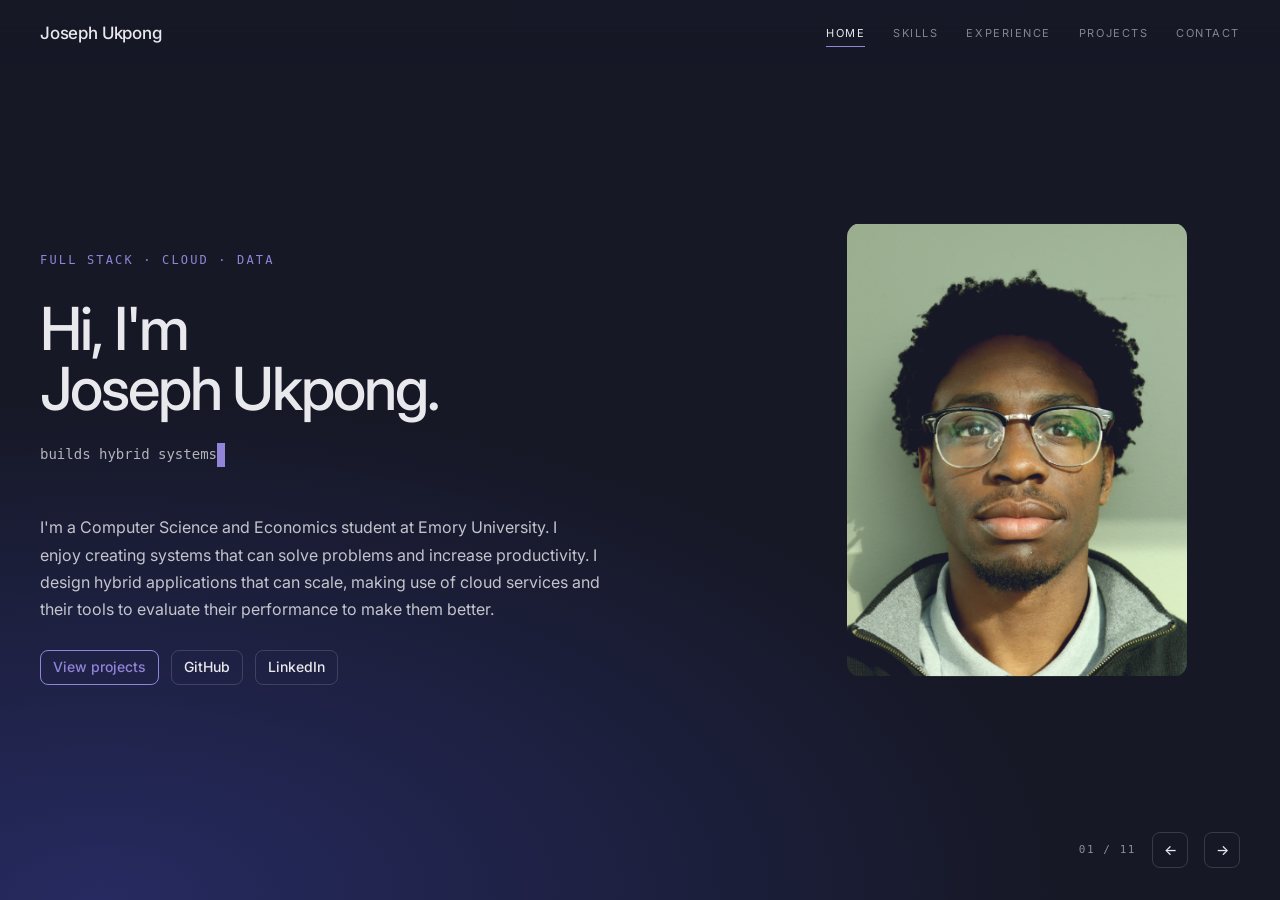
==== commit 6d1cda14: "Peer tagline change" ====
--- a/index.html
+++ b/index.html
@@ -126,7 +126,7 @@
             <p class="eyebrow">05 &mdash; Project</p>
             <h2 class="section-title">Peer</h2>
             <p class="project-lede">One Portfolio. Endless Markets. Curate your view across multiple stocks within the markets. Developed for Desktop and Mobile, with scheduled sync positions, get AI powered reports into how the market is moving.</p>
-            <p class="project-tagline">Want to view stocks and their movement compared to each other? Here's the place to start.</p>
+            <p class="project-tagline">Want to view stocks and their movement compared to each other? Peer is the place to start.</p>
             <div class="project-tags">
               <span class="tag tag-outline">Next.js</span><span class="tag tag-outline">TypeScript</span><span class="tag tag-outline">React</span><span class="tag tag-outline">Supabase</span><span class="tag tag-outline">PostgreSQL</span><span class="tag tag-outline">Railway</span><span class="tag tag-outline">Claude</span>
             </div>
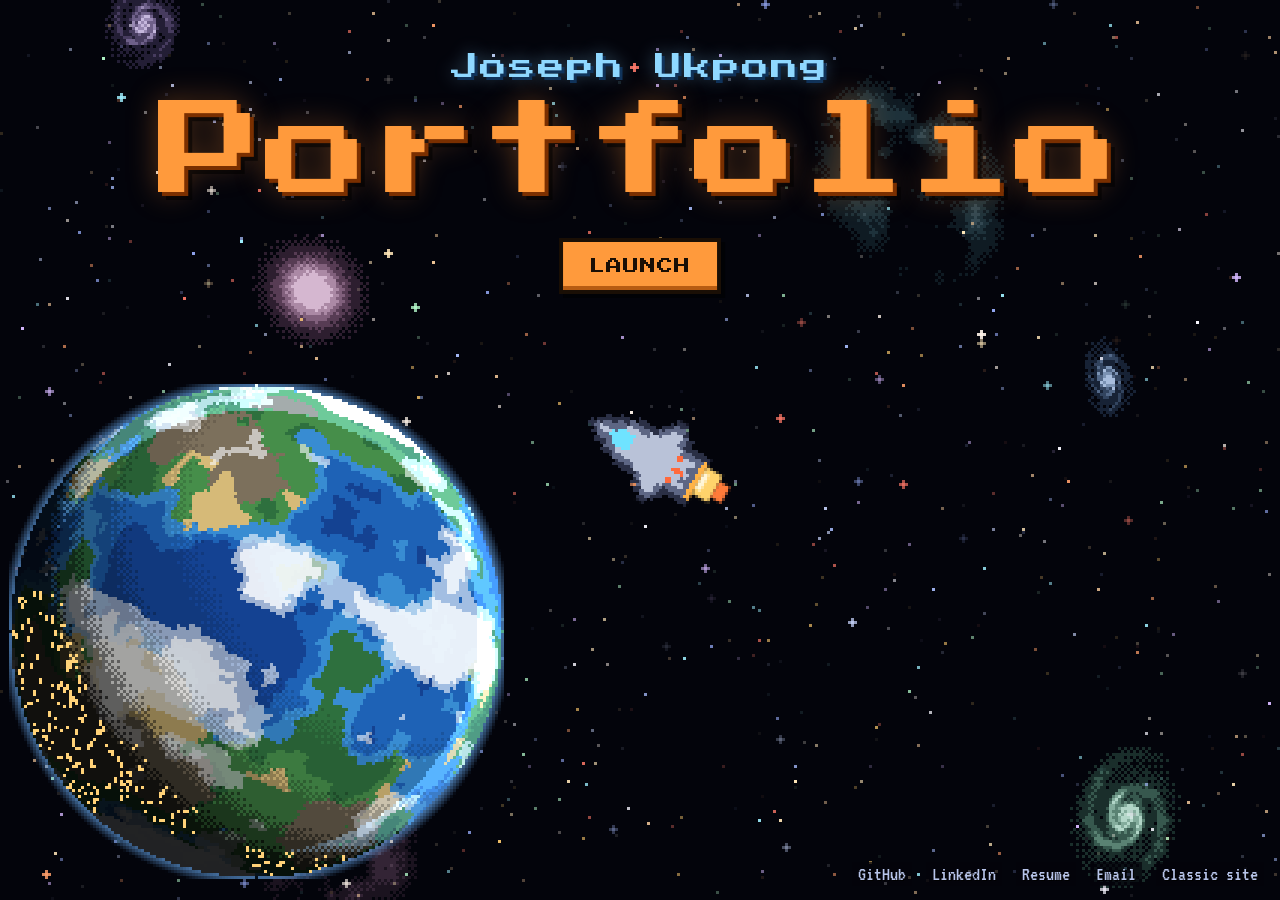
==== commit 7582f5d8: "Space-themed redesign: landing, Mission Control, hyperspace, planet pages - Pixel-art landing: drift" ====
--- a/index.html
+++ b/index.html
@@ -2,205 +2,151 @@
 <html lang="en">
 <head>
   <meta charset="UTF-8" />
-  <meta name="viewport" content="width=device-width, initial-scale=1.0" />
-  <title>Joseph Ukpong | Software Engineering Portfolio</title>
-  <meta name="description" content="Joseph Ukpong's Fullstack Sofware, Cloud and Data Engineering Porfolio." />
-  <link rel="preconnect" href="https://fonts.googleapis.com">
-  <link rel="stylesheet" href="https://fonts.googleapis.com/css2?family=Pinyon+Script&display=swap">
-  <link rel="stylesheet" href="https://fonts.googleapis.com/css2?family=Inter:wght@400;500;600;700&display=swap">
+  <meta name="viewport" content="width=device-width, initial-scale=1.0, viewport-fit=cover" />
+  <title>Joseph Ukpong's Portfolio</title>
+  <meta name="description" content="Joseph Ukpong's software, cloud and data engineering portfolio. Launch the ship to explore." />
+  <meta name="theme-color" content="#04050d" />
+  <link rel="preconnect" href="https://fonts.googleapis.com" />
+  <link rel="preconnect" href="https://fonts.gstatic.com" crossorigin />
+  <link rel="stylesheet" href="https://fonts.googleapis.com/css2?family=Press+Start+2P&family=VT323&display=swap" />
   <link rel="stylesheet" href="styles.css" />
 </head>
 <body>
+  <canvas id="space" aria-hidden="true"></canvas>
+  <div id="cockpitFrame" aria-hidden="true"><span class="strut s1"></span><span class="strut s2"></span></div>
 
-  <div class="app-shell">
+  <main>
+    <!-- PAGE 1 · LANDING -->
+    <section id="landing" class="screen is-active" aria-labelledby="title">
+      <header class="title-block">
+        <h1 id="title" aria-label="Joseph Ukpong's Portfolio">
+          <span class="t-name" aria-hidden="true">Joseph Ukpong</span>
+          <span class="t-port" aria-hidden="true">Portfolio</span>
+        </h1>
+        <button type="button" id="launchBtn" class="px-btn launch-btn">Launch</button>
+      </header>
+      <nav class="corner-links" id="cornerLinks" aria-label="Contact links"></nav>
+    </section>
 
-    <nav class="rail-nav" aria-label="Primary navigation">
-      <a href="#home" class="brand" id="brandLink">Joseph Ukpong</a>
-      <div class="nav-links" id="navLinks">
-        <button type="button" class="nav-link" data-target="home">Home</button>
-        <button type="button" class="nav-link" data-target="skills">Skills</button>
-        <button type="button" class="nav-link" data-target="experience">Experience</button>
-        <button type="button" class="nav-link" data-target="projects">Projects</button>
-        <button type="button" class="nav-link" data-target="contact">Contact</button>
-      </div>
-    </nav>
+    <!-- PAGE 2 + 3 · MISSION CONTROL (star screen / planet map) -->
+    <section id="mc" class="screen" aria-label="Mission Control" hidden>
+      <div class="console" id="console">
+        <div class="console-top">
+          <button type="button" id="mcBack" class="px-btn small back-btn">&#9664; Back</button>
+          <div class="dest-tabs" id="destTabs" role="group" aria-label="Destinations">
+            <button type="button" class="tab" data-dest="projects">Projects</button>
+            <button type="button" class="tab" data-dest="experience">Experience</button>
+          </div>
+          <p class="sector" id="sectorLabel">SECTOR: ORIGIN</p>
+        </div>
 
-    <div class="rail" id="rail">
+        <div class="console-body">
+          <div class="cluster cluster-left" aria-label="Ship systems">
+            <div class="switch-row" id="switches"></div>
+            <div class="gauges" aria-hidden="true">
+              <div class="gauge"><span class="gauge-fill" style="--h:.62"></span><em>FUEL</em></div>
+              <div class="gauge"><span class="gauge-fill" style="--h:.8"></span><em>O2</em></div>
+              <div class="gauge"><span class="gauge-fill" style="--h:.45"></span><em>HEAT</em></div>
+              <div class="gauge"><span class="gauge-fill" style="--h:.7"></span><em>PWR</em></div>
+            </div>
+            <div class="radar" aria-hidden="true"><span class="sweep"></span><span class="blip b1"></span><span class="blip b2"></span></div>
+          </div>
 
-      <section class="slide slide-home" data-screen-label="01 Home" data-stop="1" data-nav="home">
-        <div class="hero-copy">
-          <p class="eyebrow">Full Stack &middot; Cloud &middot; Data</p>
-          <h1 class="hero-title">Hi, I'm<br>Joseph Ukpong.</h1>
-          <p class="type-line"><span id="typedText"></span><span class="caret" aria-hidden="true">&nbsp;</span></p>
-          <p class="hero-summary">I'm a Computer Science and Economics student at Emory University. I enjoy creating systems that can solve problems and increase productivity. I design hybrid applications that can scale, making use of cloud services and their tools to evaluate their performance to make them better.</p>
-          <div class="hero-actions">
-            <button type="button" class="btn btn-primary" id="viewProjectsBtn">View projects</button>
-            <a class="btn btn-secondary" href="https://github.com/JustJokan" target="_blank" rel="noopener noreferrer">GitHub</a>
-            <a class="btn btn-secondary" href="https://www.linkedin.com/in/joseph-imeikanukpong/" target="_blank" rel="noopener noreferrer">LinkedIn</a>
-          </div>
-        </div>
-        <div class="hero-portrait">
-          <div class="lighten hero-portrait-frame"><img src="assets/profile-pic.png" alt="Joseph Ukpong" /></div>
-        </div>
-      </section>
+          <div class="bezel">
+            <div class="crt" id="crt">
+              <div class="crt-star" id="starView">
+                <div class="star-pic">
+                  <canvas id="starCanvas" width="112" height="84" aria-hidden="true"></canvas>
+                  <p class="scale-note">size: log scale</p>
+                </div>
+                <div class="star-read" aria-live="polite">
+                  <p class="star-idx" id="starIdx">01 / 10</p>
+                  <h2 class="star-name" id="starName">The Sun</h2>
+                  <p class="star-cls" id="starCls"></p>
+                  <dl class="star-data">
+                    <div><dt>Temperature</dt><dd id="sTemp"></dd></div>
+                    <div><dt>Size (radius)</dt><dd id="sRad"></dd></div>
+                    <div><dt>Brightness</dt><dd id="sLum"></dd></div>
+                    <div><dt>Distance</dt><dd id="sDist"></dd></div>
+                    <div class="wide"><dt>Lifespan &amp; fate</dt><dd id="sFate"></dd></div>
+                  </dl>
+                </div>
+                <div class="star-ctrl">
+                  <button type="button" class="mini" id="starPrev" aria-label="Previous star">&#9664;</button>
+                  <button type="button" class="mini" id="starPause" aria-pressed="false" aria-label="Pause star cycle">II</button>
+                  <button type="button" class="mini" id="starNext" aria-label="Next star">&#9654;</button>
+                  <div class="cycle-bar" aria-hidden="true"><span id="cycleFill"></span></div>
+                </div>
+              </div>
 
-      <section class="slide slide-skills" data-screen-label="02 Skills" data-stop="1" data-nav="skills">
-        <p class="eyebrow">02 &mdash; Stack</p>
-        <h2 class="section-title">Four layers I work across.</h2>
-        <div class="skills-grid">
-          <div class="skill-card">
-            <span class="skill-index">01</span>
-            <h3>Languages</h3>
-            <div class="skill-tags">
-              <span class="tag tag-neutral">C</span><span class="tag tag-neutral">Java</span><span class="tag tag-neutral">Python</span><span class="tag tag-neutral">JavaScript</span><span class="tag tag-neutral">TypeScript</span><span class="tag tag-neutral">SQL</span><span class="tag tag-neutral">HTML</span><span class="tag tag-neutral">CSS</span><span class="tag tag-neutral">C++</span><span class="tag tag-neutral">Rust</span><span class="tag tag-neutral">PHP</span>
+              <div class="crt-map" id="planetMap" hidden>
+                <h2 class="map-title" id="mapTitle">Experience Sector</h2>
+                <p class="map-sub">Select a planet to land</p>
+                <ul class="planet-list" id="planetList"></ul>
+              </div>
             </div>
           </div>
-          <div class="skill-card">
-            <span class="skill-index">02</span>
-            <h3>Backend &amp; databases</h3>
-            <div class="skill-tags">
-              <span class="tag tag-neutral">Flask</span><span class="tag tag-neutral">SQLAlchemy</span><span class="tag tag-neutral">SQLite</span><span class="tag tag-neutral">PostgreSQL</span><span class="tag tag-neutral">Supabase</span><span class="tag tag-neutral">REST routing</span><span class="tag tag-neutral">MySQL</span><span class="tag tag-neutral">Node.js</span><span class="tag tag-neutral">Next.js</span>
-            </div>
-          </div>
-          <div class="skill-card">
-            <span class="skill-index">03</span>
-            <h3>Data &amp; AI</h3>
-            <div class="skill-tags">
-              <span class="tag tag-neutral">Pandas</span><span class="tag tag-neutral">NumPy</span><span class="tag tag-neutral">NLP</span><span class="tag tag-neutral">RoBERTa</span><span class="tag tag-neutral">Transformers</span><span class="tag tag-neutral">Exploratory Data Analysis</span><span class="tag tag-neutral">Anthropic/Claude</span><span class="tag tag-neutral">ChatGPT</span><span class="tag tag-neutral">Gemini</span><span class="tag tag-neutral">MCP servers</span><span class="tag tag-neutral">Task automation</span>
-            </div>
-          </div>
-          <div class="skill-card">
-            <span class="skill-index">04</span>
-            <h3>Cloud &amp; tools</h3>
-            <div class="skill-tags">
-              <span class="tag tag-neutral">Docker</span><span class="tag tag-neutral">Git</span><span class="tag tag-neutral">GitHub</span><span class="tag tag-neutral">Railway</span><span class="tag tag-neutral">GitHub Pages</span><span class="tag tag-neutral">pytest</span><span class="tag tag-neutral">Linux CLI</span><span class="tag tag-neutral">AWS</span><span class="tag tag-neutral">Google Cloud</span><span class="tag tag-neutral">Microsoft Azure</span><span class="tag tag-neutral">S3</span><span class="tag tag-neutral">BigQuery</span><span class="tag tag-neutral">CloudWatch</span><span class="tag tag-neutral">Azure Monitor</span>
+
+          <div class="cluster cluster-right" aria-label="Flight controls">
+            <div class="lever-row" id="levers"></div>
+            <div class="knob-row">
+              <button type="button" class="knob" id="knob" aria-label="Frequency dial, setting 1"><span></span></button>
+              <div class="red-wrap">
+                <button type="button" class="cover" id="cover" aria-pressed="false" aria-label="Safety cover">COVER</button>
+                <button type="button" class="red-btn" id="redBtn" aria-label="Big red button" disabled></button>
+              </div>
             </div>
           </div>
         </div>
-      </section>
 
-      <section class="slide slide-experience" data-screen-label="03 Experience" data-stop="1" data-nav="experience">
-        <div class="exp-copy">
-          <p class="eyebrow">03 &mdash; Experience</p>
-          <h2 class="section-title">Changing Policy Decisions with Data</h2>
-          <p class="exp-summary">Engineered software for data ingestion, worked with a team to process, analyze and understand said data and presented it to Chief District Attorneys to encourage a different approach to community based involvement.</p>
+        <div class="console-bottom">
+          <div class="keys" id="keys" role="group" aria-label="Auxiliary buttons"></div>
+          <p class="ticker" id="ticker" aria-live="polite">ALL SYSTEMS NOMINAL</p>
         </div>
-        <div class="exp-terminal">
-          <div class="exp-dots"><span></span><span></span><span></span></div>
-          <div class="exp-meta">
-            <span>role</span><span class="exp-meta-value">Data / Intelligence Analyst</span>
-            <span>org</span><span class="exp-meta-value">Office of the DeKalb County District Attorney</span>
-            <span>dateline</span><span class="exp-meta-value">Spring 2026</span>
-            <span>tools</span><span class="exp-meta-accent">Python &middot; Pandas &middot; SQL &middot; EDA &middot; AWS</span>
-            <span>formats</span><span class="exp-meta-value">Excel &middot; CSV &middot; JSON &middot; XML &middot; DB</span>
-          </div>
-          <div class="exp-divider"></div>
-          <ul class="exp-list">
-            <li>Built pipelines with Python/Pandas&nbsp;to clean and filter data from legal databases across multiple formats (Excel, CSV, JSON, XML).</li>
-            <li>Ran exploratory analysis on the cleaned data, considering temporal, geographic and network pattern features, then shipped representative visualizations to government officials to inform policy.</li>
-            <li>Managed cloud relational databases and secure systems on Azure and AWS for secure data access and sharing.</li>
-          </ul>
-        </div>
-      </section>
+      </div>
+    </section>
 
-      <section class="slide slide-project slide-wide" data-screen-label="04 Justice AI" data-stop="1" data-nav="projects">
-        <div class="project-copy">
-          <p class="eyebrow">04 &mdash; Project</p>
-          <h2 class="section-title">Justice AI</h2>
-          <p class="project-lede">An application born from time in the DA's office, this Offline, Citation backed Legal Assistant offers a way to consider legal files in a secure environment.</p>
-          <p class="project-tagline">A more secure and accuracy focused approach to LLM's</p>
-          <div class="project-tags">
-            <span class="tag tag-outline">Qwen3-8b</span><span class="tag tag-outline">fastembed</span><span class="tag tag-outline">Tauri 2</span><span class="tag tag-outline">React</span><span class="tag tag-outline">Rust</span><span class="tag tag-outline">Tailwind</span>
-          </div>
-          <a class="btn btn-primary" href="#">View summary</a>
-        </div>
-        <div class="project-media stop" data-stop="1" data-nav="projects">
-          <div class="lighten project-media-img"><img src="assets/justice-AI.png" alt="Justice AI legal citation assistant interface" /></div>
-          <div class="project-media-fade"></div>
-        </div>
-      </section>
+    <!-- PAGE 4 · PLANET -->
+    <section id="planet" class="screen" aria-labelledby="dossierRole" hidden>
+      <canvas id="planetCanvas" aria-hidden="true"></canvas>
+      <div class="planet-ui">
+        <button type="button" id="planetBack" class="px-btn small back-btn">&#9664; Back to ship</button>
+        <button type="button" id="planetMapBtn" class="px-btn small ghost">Planet map</button>
+      </div>
+      <article class="dossier" id="dossier"></article>
+    </section>
+  </main>
 
-      <section class="slide-peer" data-screen-label="05 Peer">
-        <div class="peer-left stop" data-stop="1" data-nav="projects">
-          <div class="peer-copy">
-            <p class="eyebrow">05 &mdash; Project</p>
-            <h2 class="section-title">Peer</h2>
-            <p class="project-lede">One Portfolio. Endless Markets. Curate your view across multiple stocks within the markets. Developed for Desktop and Mobile, with scheduled sync positions, get AI powered reports into how the market is moving.</p>
-            <p class="project-tagline">Want to view stocks and their movement compared to each other? Peer is the place to start.</p>
-            <div class="project-tags">
-              <span class="tag tag-outline">Next.js</span><span class="tag tag-outline">TypeScript</span><span class="tag tag-outline">React</span><span class="tag tag-outline">Supabase</span><span class="tag tag-outline">PostgreSQL</span><span class="tag tag-outline">Railway</span><span class="tag tag-outline">Claude</span>
-            </div>
-            <a class="btn btn-primary" href="https://peer-topaz.vercel.app" target="_blank" rel="noopener noreferrer">View live project</a>
-          </div>
-          <figure class="peer-figure">
-            <div class="lighten peer-figure-img"><img src="assets/peer-landing.png" alt="Peer mark" /></div>
-            <figcaption class="peer-figcaption">Peer</figcaption>
-          </figure>
-        </div>
-        <div class="peer-right stop" data-stop="1" data-nav="projects">
-          <div class="lighten peer-hero-img"><img src="assets/peer-hero.png" alt="Peer" /></div>
-        </div>
-      </section>
+  <div id="flash" aria-hidden="true"></div>
+  <div id="fader" aria-hidden="true"></div>
 
-      <section class="slide slide-project slide-wide" data-screen-label="06 AI Data Research Lab" data-stop="1" data-nav="projects">
-        <div class="project-copy">
-          <p class="eyebrow">06 &mdash; Research</p>
-          <h2 class="section-title">The Carter Center Research Lab</h2>
-          <p class="project-lede">Election-related media at scale, read by transformers. NLP classification over a large corpus, with the cleaning and trend analysis that make the output trustworthy.</p>
-          <p class="project-tagline">Realistic Research in an Undergraduate setting &mdash; the work was as much pipeline hygiene as final modeling.</p>
-          <div class="project-tags">
-            <span class="tag tag-outline">Python</span><span class="tag tag-outline">NLP</span><span class="tag tag-outline">RoBERTa</span><span class="tag tag-outline">Transformers</span><span class="tag tag-outline">Data analysis</span>
-          </div>
-          <a class="btn btn-primary" href="#">View summary</a>
-        </div>
-        <div class="project-media stop" data-stop="1" data-nav="projects">
-          <div class="lighten project-media-img"><img src="assets/ai-data-lab.png" alt="NLP text analysis pipeline visualization" /></div>
-          <div class="project-media-fade"></div>
-        </div>
-      </section>
+  <dialog id="travelDialog" class="px-dialog" aria-labelledby="travelTitle">
+    <form method="dialog">
+      <h2 id="travelTitle">Confirm Interstellar Travel</h2>
+      <p id="travelDest">Destination: Projects Sector</p>
+      <div class="dlg-actions">
+        <button class="px-btn small ghost" value="no">No</button>
+        <button class="px-btn small" value="yes">Yes</button>
+      </div>
+    </form>
+  </dialog>
 
-      <section class="slide slide-also" data-screen-label="07 Also building" data-stop="1" data-nav="projects">
-        <p class="eyebrow">07 &mdash; Also building</p>
-        <h2 class="section-title">Smaller builds, same habits.</h2>
-        <div class="also-grid">
-          <div class="also-card">
-            <h3>Pierre's Niche Shop</h3>
-            <p>A Stardew Valley-flavoured e-commerce analytics app: seeded data, revenue dashboards, pytest suites, stress scenarios, all of it Dockerized.</p>
-            <div class="skill-tags">
-              <span class="tag tag-neutral">Python</span><span class="tag tag-neutral">Flask</span><span class="tag tag-neutral">SQLAlchemy</span><span class="tag tag-neutral">SQLite</span><span class="tag tag-neutral">Jinja</span><span class="tag tag-neutral">pytest</span><span class="tag tag-neutral">Docker</span>
-            </div>
-            <a class="btn btn-ghost also-card-link" href="#">View project &rarr;</a>
-          </div>
-          <div class="also-card also-card-outline">
-            <h3>Everything else</h3>
-            <p>Coursework, experiments and other ideas live on GitHub. Repos are public &mdash; read the commits, not the marketing.</p>
-            <a class="btn btn-secondary also-card-link" href="https://github.com/JustJokan" target="_blank" rel="noopener noreferrer">github.com/JustJokan</a>
-          </div>
-        </div>
-      </section>
+  <dialog id="originDialog" class="px-dialog" aria-labelledby="originTitle">
+    <form method="dialog">
+      <h2 id="originTitle">Return to Origin?</h2>
+      <p>Jump back to Mission Control at the origin sector.</p>
+      <div class="dlg-actions">
+        <button class="px-btn small ghost" value="no">No</button>
+        <button class="px-btn small" value="yes">Yes</button>
+      </div>
+    </form>
+  </dialog>
 
-      <section class="slide slide-contact" data-screen-label="08 Resume &amp; contact" data-stop="1" data-nav="contact">
-        <p class="eyebrow">08 &mdash; Resume &amp; contact</p>
-        <h2 class="section-title">Resume and Contacts</h2>
-        <div class="contact-links">
-          <a class="contact-link" href="https://www.linkedin.com/in/joseph-imeikanukpong/" target="_blank" rel="noopener noreferrer">LinkedIn</a>
-          <a class="contact-link" href="https://github.com/JustJokan" target="_blank" rel="noopener noreferrer">GitHub</a>
-          <a class="contact-link" href="mailto:imeikan.ukpong@emory.edu">Email</a>
-          <a class="contact-link" href="assets/ResumeAug26.pdf" target="_blank" rel="noopener noreferrer">View Resume</a>
-        </div>
-        <p class="copyright">&copy; 2026 Joseph Ukpong.</p>
-      </section>
+  <noscript><p class="noscript">This portfolio needs JavaScript. <a href="classic/">View the classic site</a>.</p></noscript>
 
-    </div>
-
-    <div class="control-cluster">
-      <span class="counter" id="counter">01 / 11</span>
-      <button type="button" class="btn btn-icon btn-secondary" aria-label="Previous panel" id="prevBtn">&larr;</button>
-      <button type="button" class="btn btn-icon btn-secondary" aria-label="Next panel" id="nextBtn">&rarr;</button>
-    </div>
-
-  </div>
-
-  <script src="script.js"></script>
+  <script src="js/data.js"></script>
+  <script src="js/pixel.js"></script>
+  <script src="js/scenes.js"></script>
+  <script src="js/app.js"></script>
 </body>
 </html>
--- a/styles.css
+++ b/styles.css
@@ -1,790 +1,274 @@
-/* =============================================
-   NOCTURNE DESIGN TOKENS
-   Ported from the Nocturne design system used to
-   prototype this layout. Change a value here and
-   it updates everywhere.
-   ============================================= */
+/* ============ base ============ */
 :root {
-  --color-bg: #161826;
-  --color-surface: #232532;
-  --color-text: #e9e9ed;
-  --color-accent: #9184d9;
-  --color-accent-300: #d2cefd;
-  --color-divider: color-mix(in srgb, #e9e9ed 16%, transparent);
-  --color-neutral-100: #f3f5fe;
-  --color-neutral-700: #595d6c;
-  --color-neutral-800: #3f424d;
-  --color-section: #262a60;
-  --font-heading: "Inter", system-ui, sans-serif;
-  --font-heading-weight: 500;
-  --font-body: "Inter", system-ui, sans-serif;
-  --font-mono: ui-monospace, SFMono-Regular, Menlo, monospace;
-  --radius-md: 8px;
-  --radius-lg: 14px;
-  --shadow-sm: 0 0 0 1px var(--color-neutral-800);
-  --shadow-md: 0 0 0 1px var(--color-neutral-700), 0 6px 18px rgba(0, 0, 0, 0.55);
-}
-
-/* =============================================
-   RESET & BASE
-   ============================================= */
-* {
-  box-sizing: border-box;
-}
-
-html, body {
-  margin: 0;
-  height: 100%;
-  overflow: hidden;
-  background: var(--color-bg);
-}
-
-body {
-  font-family: var(--font-body);
-  color: var(--color-text);
-  line-height: 1.55;
-}
-
-h1, h2, h3 {
-  font-family: var(--font-heading);
-  font-weight: var(--font-heading-weight);
-  margin: 0;
-}
-
-a {
-  color: var(--color-accent);
-  text-underline-offset: 3px;
-}
-
-img {
-  display: block;
-  max-width: 100%;
-}
-
-:focus-visible {
-  outline: 2px solid var(--color-accent);
-  outline-offset: 2px;
-  border-radius: 3px;
-}
-
-::selection {
-  background: color-mix(in srgb, var(--color-accent) 30%, transparent);
-}
-
-@keyframes caret {
-  0%, 49% { opacity: 1; }
-  50%, 100% { opacity: 0; }
-}
-
-/* =============================================
-   NOCTURNE COMPONENTS
-   Buttons and tags, as defined by the design
-   system this layout was prototyped in.
-   ============================================= */
-.btn {
-  display: inline-flex;
-  align-items: center;
-  justify-content: center;
-  gap: 6px;
-  cursor: pointer;
-  text-decoration: none;
-  font-family: var(--font-heading);
-  font-weight: var(--font-heading-weight);
-  font-size: 14px;
-  line-height: 1.2;
-  color: var(--color-text);
-  background: transparent;
-  border: 1px solid transparent;
-  padding: 8px 12px;
-  border-radius: var(--radius-md);
-}
-.btn-primary { color: var(--color-accent); border-color: var(--color-accent); }
-.btn-primary:hover { background: color-mix(in srgb, var(--color-accent) 12%, transparent); }
-.btn-secondary { border-color: var(--color-divider); }
-.btn-secondary:hover { background: color-mix(in srgb, var(--color-text) 7%, transparent); }
-.btn-ghost { color: var(--color-accent); padding-inline: 3px; }
-.btn-ghost:hover { background: color-mix(in srgb, var(--color-accent) 10%, transparent); }
-.btn-icon { width: 36px; height: 36px; padding: 0; }
-
-.tag {
-  display: inline-flex;
-  align-items: center;
-  font-size: 11px;
-  letter-spacing: 0.02em;
-  padding: 3px 10px;
-  border-radius: 6px;
-}
-.tag-neutral { background: var(--color-neutral-800); color: var(--color-neutral-100); }
-.tag-outline { border: 1px solid var(--color-accent); color: var(--color-accent); }
-
-.lighten {
-  mix-blend-mode: lighten;
-  background-color: transparent;
-}
-
-/* =============================================
-   APP SHELL & NAV
-   Desktop: a fixed full-screen shell with a
-   horizontal scroll-snap rail inside it.
-   ============================================= */
-.app-shell {
-  position: fixed;
-  inset: 0;
-  background: var(--color-bg);
-  color: var(--color-text);
-  font-family: var(--font-body);
-  overflow: hidden;
-}
-
-.rail-nav {
-  position: absolute;
-  top: 0;
-  left: 0;
-  right: 0;
-  z-index: 20;
-  display: flex;
-  align-items: center;
-  gap: 28px;
-  padding: 20px 40px;
-  background: linear-gradient(to bottom, rgba(22, 24, 38, 0.92), rgba(22, 24, 38, 0));
-}
-
-.brand {
-  font-family: var(--font-heading);
-  font-weight: 500;
-  font-size: 17px;
-  letter-spacing: -0.01em;
-  color: var(--color-text);
-  text-decoration: none;
-  margin-right: auto;
-}
-
-.nav-links {
-  display: flex;
-  align-items: center;
-  gap: 28px;
-}
-
-.nav-link {
-  background: transparent;
-  border: 0;
-  cursor: pointer;
-  font-family: var(--font-body);
-  font-size: 11px;
-  letter-spacing: 0.14em;
-  text-transform: uppercase;
-  padding: 6px 0;
-  color: color-mix(in srgb, var(--color-text) 52%, transparent);
-  border-bottom: 1px solid transparent;
-  transition: color 0.25s, border-color 0.25s;
-}
-
-.nav-link.active {
-  color: var(--color-text);
-  border-bottom-color: var(--color-accent);
-}
-
-/* =============================================
-   RAIL — the horizontal scroll-snap track
-   ============================================= */
-.rail {
-  position: absolute;
-  inset: 0;
-  display: flex;
-  overflow-x: auto;
-  overflow-y: hidden;
-  scroll-snap-type: x mandatory;
-  overscroll-behavior-x: contain;
-  scrollbar-width: none;
-  -ms-overflow-style: none;
-}
-.rail::-webkit-scrollbar { display: none; }
-
-.slide {
-  flex: 0 0 auto;
-  width: 100vw;
-  height: 100vh;
-  scroll-snap-align: start;
-  overflow-y: auto;
-  box-sizing: border-box;
-}
-
-.stop {
-  scroll-snap-align: start;
-}
-
-.eyebrow {
-  font-family: var(--font-mono);
-  font-size: 12px;
-  letter-spacing: 0.18em;
-  text-transform: uppercase;
-  color: var(--color-accent);
-  margin: 0 0 18px;
-}
-
-.section-title {
-  font-size: clamp(34px, 5vh, 54px);
-  line-height: 1.04;
-  letter-spacing: -0.03em;
-  margin: 0 0 clamp(24px, 4vh, 48px);
-  max-width: 800px;
-}
-
-/* =============================================
-   01 — HOME
-   ============================================= */
-.slide-home {
-  display: grid;
-  grid-template-columns: 1.15fr 0.85fr;
-  align-items: center;
-  padding: 0 0 0 40px;
-  background: radial-gradient(120% 90% at 8% 100%, var(--color-section) 0%, rgba(38, 42, 96, 0) 62%), var(--color-bg);
-}
-
-.hero-copy {
-  max-width: 640px;
-  padding: clamp(76px, 12vh, 120px) 40px clamp(40px, 8vh, 80px) 0;
-}
-
-.hero-copy .eyebrow { margin-bottom: 28px; }
-
-.hero-title {
-  font-size: clamp(44px, 6.6vh, 76px);
-  line-height: 1.02;
-  letter-spacing: -0.035em;
-  margin: 0 0 24px;
-}
-
-.type-line {
-  font-family: var(--font-mono);
-  font-size: 14px;
-  line-height: 1.7;
-  color: color-mix(in srgb, var(--color-text) 74%, transparent);
-  margin: 0 0 clamp(18px, 2.6vh, 32px);
-  min-height: 48px;
-}
-
-.caret {
-  display: inline-block;
-  width: 8px;
-  background: var(--color-accent);
-  color: transparent;
-  animation: caret 1.05s step-end infinite;
-}
-
-.hero-summary {
-  font-size: 16px;
-  line-height: 1.7;
-  color: color-mix(in srgb, var(--color-text) 82%, transparent);
-  margin: 0 0 clamp(20px, 3vh, 36px);
-  max-width: 560px;
-}
-
-.hero-actions {
-  display: flex;
-  flex-wrap: wrap;
-  gap: 12px;
-}
-
-.hero-portrait {
-  height: 100vh;
-  display: flex;
-  align-items: center;
-  justify-content: center;
-  padding: 0 64px;
-}
-
-.hero-portrait-frame {
-  width: min(340px, 100%);
-  aspect-ratio: 3 / 4;
-  border-radius: var(--radius-lg);
-  overflow: hidden;
-}
-
-.hero-portrait-frame img {
-  width: 100%;
-  height: 100%;
-  object-fit: cover;
-  object-position: center;
-}
-
-/* =============================================
-   02 — SKILLS
-   ============================================= */
-.slide-skills {
-  display: flex;
-  flex-direction: column;
-  justify-content: center;
-  padding: clamp(76px, 12vh, 120px) 80px clamp(40px, 8vh, 80px);
-  background: var(--color-bg);
-}
-
-.skills-grid {
-  display: grid;
-  grid-template-columns: repeat(4, minmax(0, 1fr));
-  gap: 20px;
-  max-width: 1440px;
-}
-
-.skill-card {
-  background: var(--color-surface);
-  box-shadow: var(--shadow-sm);
-  border-radius: var(--radius-md);
-  padding: 24px;
-  display: flex;
-  flex-direction: column;
-  gap: 14px;
-}
-
-.skill-index {
-  font-family: var(--font-mono);
-  font-size: 11px;
-  letter-spacing: 0.12em;
-  color: var(--color-accent);
-}
-
-.skill-card h3 { font-size: 20px; }
-
-.skill-tags {
-  display: flex;
-  flex-wrap: wrap;
-  gap: 6px;
-}
-
-/* =============================================
-   03 — EXPERIENCE
-   ============================================= */
-.slide-experience {
-  display: grid;
-  grid-template-columns: 1fr 1fr;
-  align-items: center;
-  gap: clamp(32px, 5vw, 80px);
-  padding: clamp(76px, 12vh, 120px) 80px clamp(40px, 8vh, 80px);
-  background: radial-gradient(90% 80% at 100% 0%, var(--color-section) 0%, rgba(38, 42, 96, 0) 58%), var(--color-bg);
-}
-
-.exp-summary {
-  font-size: 16px;
-  line-height: 1.7;
-  color: color-mix(in srgb, var(--color-text) 80%, transparent);
-  margin: 0;
-  max-width: 520px;
-}
-
-.exp-terminal {
-  background: var(--color-surface);
-  box-shadow: var(--shadow-md);
-  border-radius: var(--radius-lg);
-  padding: 28px;
-  font-family: var(--font-mono);
-  font-size: 13px;
-  line-height: 1.75;
-}
-
-.exp-dots {
-  display: flex;
-  gap: 6px;
-  margin-bottom: 20px;
-}
-
-.exp-dots span {
-  width: 9px;
-  height: 9px;
-  border-radius: 50%;
-  background: var(--color-neutral-700);
-}
-
-.exp-dots span:first-child { background: var(--color-accent); }
-
-.exp-meta {
-  display: grid;
-  grid-template-columns: 96px 1fr;
-  gap: 6px 18px;
-  color: color-mix(in srgb, var(--color-text) 60%, transparent);
-}
-
-.exp-meta-value { color: var(--color-text); }
-.exp-meta-accent { color: var(--color-accent-300); }
-
-.exp-divider {
-  height: 1px;
-  margin: 22px 0;
-  background: linear-gradient(to right, transparent, var(--color-divider) 48px, var(--color-divider) calc(100% - 48px), transparent);
-}
-
-.exp-list {
-  margin: 0;
-  padding-left: 18px;
-  font-family: var(--font-body);
-  font-size: 15px;
-  line-height: 1.65;
-  display: flex;
-  flex-direction: column;
-  gap: 12px;
-}
-
-/* =============================================
-   04 / 06 — PROJECT (wide, image bleed)
-   Shared layout for Justice AI and the Carter
-   Center research lab slides.
-   ============================================= */
-.slide-wide { width: calc(100vw + 600px); }
-
-.slide-project {
-  display: grid;
-  grid-template-columns: 520px 1fr;
-  align-items: center;
-  padding: clamp(76px, 12vh, 120px) 0 clamp(40px, 8vh, 80px) 80px;
-  background: var(--color-bg);
-}
-
-.project-copy { padding-right: 56px; }
-
-.project-lede {
-  font-size: 17px;
-  line-height: 1.7;
-  margin: 0 0 16px;
-}
-
-.project-tagline {
-  font-size: 15px;
-  line-height: 1.7;
-  color: color-mix(in srgb, var(--color-text) 72%, transparent);
-  margin: 0 0 24px;
-}
-
-.project-tags {
-  display: flex;
-  flex-wrap: wrap;
-  gap: 6px;
-  font-family: var(--font-mono);
-  margin-bottom: 28px;
-}
-
-.project-media {
-  position: relative;
-  height: 100vh;
-  overflow: hidden;
-}
-
-.project-media-img { position: absolute; inset: 0; }
-.project-media-img img {
-  width: 100%;
-  height: 100%;
-  object-fit: cover;
-  object-position: left center;
-}
-
-.project-media-fade {
-  position: absolute;
-  inset: 0;
-  background: linear-gradient(to right, var(--color-bg) 0%, rgba(22, 24, 38, 0.3) 10%, rgba(22, 24, 38, 0) 26%);
-}
-
-/* =============================================
-   05 — PEER (double-wide, two independent stops)
-   ============================================= */
-.slide-peer {
-  flex: 0 0 auto;
-  width: 200vw;
-  height: 100vh;
-  display: grid;
-  grid-template-columns: 100vw 100vw;
-  background: var(--color-bg);
-}
-
-.peer-left {
-  overflow-y: auto;
-  display: grid;
-  grid-template-columns: 1fr 380px;
-  align-items: center;
-  gap: 64px;
-  padding: clamp(76px, 12vh, 120px) 80px clamp(40px, 8vh, 80px);
-  box-sizing: border-box;
-}
-
-.peer-copy { max-width: 620px; }
-
-.peer-figure {
-  margin: 0;
-  display: flex;
-  flex-direction: column;
-  align-items: center;
-  gap: 16px;
-}
-
-.peer-figure-img {
-  width: 100%;
-  border-radius: var(--radius-lg);
-  overflow: hidden;
-}
-.peer-figure-img img { display: block; width: 100%; height: auto; }
-
-.peer-figcaption {
-  font-family: "Pinyon Script", cursive;
-  font-size: 56px;
-  line-height: 1;
-  color: var(--color-text);
-}
-
-.peer-right {
-  height: 100vh;
-  overflow: hidden;
-  display: flex;
-  align-items: center;
-  justify-content: center;
-  padding: clamp(40px, 6vh, 80px) 64px;
-  box-sizing: border-box;
-}
-
-.peer-hero-img {
-  max-width: 100%;
-  max-height: 100%;
-  border-radius: var(--radius-lg);
-  overflow: hidden;
-}
-.peer-hero-img img {
-  display: block;
-  max-width: 100%;
-  max-height: calc(100vh - clamp(80px, 12vh, 160px));
-  width: auto;
-  height: auto;
-  object-fit: contain;
-}
-
-/* =============================================
-   07 — ALSO BUILDING
-   ============================================= */
-.slide-also {
-  display: flex;
-  flex-direction: column;
-  justify-content: center;
-  padding: clamp(76px, 12vh, 120px) 80px clamp(40px, 8vh, 80px);
-  background: var(--color-bg);
-}
-
-.also-grid {
-  display: grid;
-  grid-template-columns: repeat(2, minmax(0, 520px));
-  gap: 24px;
-}
-
-.also-card {
-  background: var(--color-surface);
-  box-shadow: var(--shadow-sm);
-  border-radius: var(--radius-lg);
-  padding: 28px;
-  display: flex;
-  flex-direction: column;
-  gap: 14px;
-}
-
-.also-card h3 { font-size: 24px; }
-
-.also-card p {
-  font-size: 15px;
-  line-height: 1.65;
-  margin: 0;
-  color: color-mix(in srgb, var(--color-text) 82%, transparent);
-}
-
-.also-card-outline {
-  background: transparent;
-  box-shadow: none;
-  border: 1px solid var(--color-divider);
-}
-
-.also-card-link {
-  align-self: flex-start;
-  margin-top: 4px;
-}
-
-/* =============================================
-   08 — RESUME & CONTACT
-   ============================================= */
-.slide-contact {
-  display: flex;
-  flex-direction: column;
-  align-items: center;
-  justify-content: center;
-  text-align: center;
-  padding: clamp(76px, 12vh, 120px) 80px clamp(40px, 8vh, 80px);
-  background: radial-gradient(110% 100% at 0% 100%, var(--color-section) 0%, rgba(38, 42, 96, 0) 60%), var(--color-bg);
-}
-
-.contact-links {
-  display: flex;
-  flex-direction: column;
-  gap: 14px;
-  width: min(420px, 100%);
-}
-
-.contact-link {
-  text-decoration: none;
-  color: var(--color-text);
-  border: 1px solid var(--color-divider);
-  border-radius: var(--radius-lg);
-  padding: 0 24px;
-  display: flex;
-  align-items: center;
-  height: 65px;
-  box-sizing: border-box;
-  font-family: var(--font-heading);
-  font-size: 20px;
-  transition: border-color 0.2s;
-}
-
-.contact-link:hover { border-color: var(--color-accent); }
-
-.copyright {
-  font-size: 12px;
-  color: color-mix(in srgb, var(--color-text) 45%, transparent);
-  margin: clamp(24px, 4vh, 56px) 0 0;
-}
-
-/* =============================================
-   PREV / NEXT + COUNTER — desktop-only affordance
-   ============================================= */
-.control-cluster {
-  position: absolute;
-  bottom: 32px;
-  right: 40px;
-  z-index: 20;
-  display: flex;
-  align-items: center;
-  gap: 16px;
-}
-
-.counter {
-  font-family: var(--font-mono);
-  font-size: 11px;
-  letter-spacing: 0.14em;
-  color: color-mix(in srgb, var(--color-text) 55%, transparent);
-}
-
-/* =============================================
-   RESPONSIVE — MOBILE
-   The horizontal scroll-snap "slide" experience
-   above assumes a viewport wide enough to show a
-   whole panel at once, and fixed pixel columns
-   inside several slides. Neither survives a phone
-   screen, and a swipe-paginated panel UI actively
-   fights a phone's native back-swipe gesture and
-   resizing address bar. Below 700px this becomes
-   a normal vertical page instead: same content,
-   a plain scrolling interaction model.
-   ============================================= */
-@media (max-width: 700px) {
-  html, body {
-    overflow: visible;
-    height: auto;
-  }
-
-  .app-shell {
-    position: static;
-    overflow: visible;
-    height: auto;
-    min-height: 100vh;
-  }
-
-  .rail-nav {
-    position: sticky;
-    top: 0;
-    background: var(--color-bg);
-    padding: 14px 20px;
-    gap: 14px;
-    flex-wrap: wrap;
-  }
-
-  .nav-links {
-    gap: 14px;
-    flex-wrap: wrap;
-  }
-
-  .rail {
-    position: static;
-    display: block;
-    overflow: visible;
-    scroll-snap-type: none;
-  }
-
-  .slide,
-  .slide-peer,
-  .peer-left,
-  .peer-right,
-  .project-media {
-    width: 100% !important;
-    height: auto;
-    scroll-snap-align: none;
-    overflow-y: visible;
-  }
-
-  .slide-wide { width: 100%; }
-  .slide-peer { display: block; }
-
-  /* Grid/flex items default to a min-width of their own max-content size,
-     which silently overflows the viewport instead of wrapping once a
-     heading or tag row is wider than 100% — every direct child of a
-     collapsed grid needs min-width: 0 to actually shrink to fit. */
-  .hero-copy,
-  .hero-portrait,
-  .exp-copy,
-  .exp-terminal,
-  .project-copy,
-  .project-media,
-  .peer-copy,
-  .peer-figure,
-  .also-card {
-    min-width: 0;
-  }
-
-  .hero-title,
-  .section-title {
-    overflow-wrap: break-word;
-  }
-
-  .slide-home {
-    grid-template-columns: 1fr;
-    padding: 0;
-  }
-  .hero-copy {
-    max-width: 100%;
-    padding: 100px 20px 40px;
-  }
-  .hero-portrait {
-    height: auto;
-    padding: 0 20px 60px;
-  }
-
-  .slide-skills { padding: 100px 20px 60px; }
-  .skills-grid { grid-template-columns: 1fr; }
-
-  .slide-experience {
-    grid-template-columns: 1fr;
-    padding: 100px 20px 60px;
-  }
-
-  .slide-project {
-    grid-template-columns: 1fr;
-    padding: 100px 20px 60px;
-  }
-  .project-copy { padding-right: 0; }
-  .project-media { height: 60vh; }
-
-  .peer-left {
-    grid-template-columns: 1fr;
-    gap: 32px;
-    padding: 100px 20px 60px;
-  }
-  .peer-right {
-    height: 60vh;
-    padding: 20px;
-  }
-
-  .slide-also { padding: 100px 20px 60px; }
-  .also-grid { grid-template-columns: 1fr; }
-
-  .slide-contact { padding: 100px 20px 60px; }
-
-  .control-cluster { display: none; }
-}
+  --bg: #03040b;
+  --blue: #8fd8ff;
+  --orange: #ff9a3c;
+  --cyan: #6fe3ff;
+  --green: #7dffb0;
+  --amber: #ffcc66;
+  --metal-1: #2b3142;
+  --metal-2: #1a1e2b;
+  --metal-3: #0f121b;
+  --edge: #4a5470;
+  --win: 28vh;
+  --px: "Press Start 2P", ui-monospace, monospace;
+  --vt: "VT323", ui-monospace, monospace;
+}
+* { box-sizing: border-box; }
+html, body { margin: 0; height: 100%; background: var(--bg); color: #e8ecff; overflow: hidden; }
+body { font-family: var(--vt); font-size: 20px; -webkit-font-smoothing: none; }
+button { font: inherit; color: inherit; }
+:focus-visible { outline: 3px solid var(--amber); outline-offset: 3px; }
+.sr-only { position: absolute; width: 1px; height: 1px; overflow: hidden; clip: rect(0 0 0 0); white-space: nowrap; }
+[hidden] { display: none !important; }
+
+canvas { image-rendering: pixelated; image-rendering: crisp-edges; }
+#space { position: fixed; inset: 0; width: 100%; height: 100%; display: block; transform-origin: 50% 50%; transition: transform 1.4s cubic-bezier(.55, 0, .85, .35); }
+#space.zoom { transform: scale(7); }
+
+main { position: fixed; inset: 0; }
+.screen { position: absolute; inset: 0; }
+
+/* ============ pixel button ============ */
+.px-btn {
+  font-family: var(--px); font-size: 16px; letter-spacing: .06em; text-transform: uppercase;
+  color: #1a0f05; background: var(--orange); border: 0; padding: 16px 26px; cursor: pointer;
+  box-shadow: 0 -4px 0 0 #b85c12 inset, 0 0 0 4px #1a0f05, 4px 4px 0 4px rgba(0, 0, 0, .55);
+  transition: transform .08s, filter .15s;
+}
+.px-btn:hover { filter: brightness(1.12); }
+.px-btn:active { transform: translateY(2px); box-shadow: 0 -2px 0 0 #b85c12 inset, 0 0 0 4px #1a0f05, 2px 2px 0 4px rgba(0, 0, 0, .55); }
+.px-btn.small { font-size: 11px; padding: 10px 14px; }
+.px-btn.ghost { background: #1d2335; color: var(--blue); box-shadow: 0 -3px 0 0 #0d1120 inset, 0 0 0 3px #5a6a94, 3px 3px 0 3px rgba(0, 0, 0, .5); }
+
+/* ============ PAGE 1 landing ============ */
+.title-block { position: absolute; top: clamp(24px, 6vh, 70px); left: 50%; transform: translateX(-50%); text-align: center; display: flex; flex-direction: column; align-items: center; width: max-content; max-width: 96vw; transition: opacity .6s, transform .6s; }
+#title { margin: 0; line-height: 1; font-weight: 400; }
+.t-name, .t-port { display: block; font-family: var(--px); }
+.t-name { color: var(--blue); font-size: clamp(13px, 2.1vw, 28px); letter-spacing: .08em; margin-bottom: clamp(10px, 1.6vw, 20px); text-shadow: 3px 3px 0 #10335a, 0 0 18px rgba(143, 216, 255, .45); }
+.t-port { color: var(--orange); font-size: clamp(36px, 8.2vw, 110px); letter-spacing: .02em; text-shadow: 4px 4px 0 #7a2f00, 8px 8px 0 rgba(0, 0, 0, .55), 0 0 30px rgba(255, 140, 50, .35); }
+.launch-btn { margin-top: clamp(20px, 4vh, 40px); animation: pulse 2.4s ease-in-out infinite; }
+@keyframes pulse { 50% { filter: brightness(1.25); box-shadow: 0 -4px 0 0 #b85c12 inset, 0 0 0 4px #1a0f05, 4px 4px 0 4px rgba(0, 0, 0, .55), 0 0 24px 6px rgba(255, 154, 60, .45); } }
+#landing.leaving .title-block, #landing.leaving .corner-links { opacity: 0; transform: translateX(-50%) translateY(-20px); }
+#landing.leaving .corner-links { transform: none; }
+.corner-links { position: absolute; right: 16px; bottom: 14px; display: flex; flex-wrap: wrap; gap: 6px 14px; justify-content: flex-end; max-width: 90vw; transition: opacity .5s; }
+.corner-links a { color: #b7c4ea; font-family: var(--vt); font-size: 20px; text-decoration: none; padding: 2px 6px; background: rgba(3, 4, 11, .7); text-shadow: 1px 1px 0 #000; }
+.corner-links a:hover { color: var(--amber); text-decoration: underline; }
+
+/* ============ cockpit window frame ============ */
+#cockpitFrame { position: fixed; left: 0; right: 0; top: 0; height: calc(var(--win) + 24px); pointer-events: none; display: none; transition: height 1s cubic-bezier(.6, 0, .3, 1); }
+body[data-screen="mc"] #cockpitFrame { display: block; }
+#cockpitFrame::before { content: ""; position: absolute; inset: 0; border: 14px solid var(--metal-2); border-bottom: 0; border-radius: 0 0 0 0; box-shadow: inset 0 0 0 3px var(--edge), inset 0 0 40px rgba(0, 0, 0, .9); clip-path: polygon(0 0, 100% 0, 100% 100%, 0 100%); }
+#cockpitFrame .strut { position: absolute; top: 0; bottom: 0; width: 14px; background: linear-gradient(90deg, var(--metal-3), var(--metal-1), var(--metal-3)); box-shadow: 0 0 0 2px #0a0c12; }
+#cockpitFrame .s1 { left: 27%; transform: skewX(14deg); }
+#cockpitFrame .s2 { right: 27%; transform: skewX(-14deg); }
+body.mc-window #cockpitFrame, .console.down ~ #cockpitFrame { height: 100vh; }
+
+/* ============ PAGE 2/3 console ============ */
+.console {
+  position: absolute; left: 0; right: 0; bottom: 0; height: calc(100% - var(--win));
+  display: grid; grid-template-rows: auto 1fr auto; gap: 10px; padding: 12px clamp(10px, 2vw, 28px) 12px;
+  background:
+    repeating-linear-gradient(90deg, rgba(255, 255, 255, .025) 0 2px, transparent 2px 120px),
+    linear-gradient(180deg, var(--metal-1) 0, var(--metal-2) 14%, var(--metal-3) 100%);
+  border-top: 4px solid var(--edge); box-shadow: 0 -10px 40px rgba(0, 0, 0, .8), inset 0 4px 0 #5b6788;
+  transition: transform 1s cubic-bezier(.6, 0, .3, 1);
+}
+.console::before { content: ""; position: absolute; left: 0; right: 0; top: -18px; height: 18px; background: linear-gradient(180deg, transparent, rgba(0, 0, 0, .6)); pointer-events: none; }
+.console.down { transform: translateY(104%); }
+.console.shake { animation: shake .45s steps(6) 1; }
+@keyframes shake { 20% { transform: translate(-4px, 2px); } 40% { transform: translate(4px, -2px); } 60% { transform: translate(-3px, -1px); } 80% { transform: translate(3px, 2px); } }
+
+.console-top { display: flex; align-items: center; gap: 14px; flex-wrap: wrap; }
+.dest-tabs { display: flex; gap: 10px; margin: 0 auto; }
+.tab { font-family: var(--px); font-size: clamp(10px, 1.1vw, 14px); text-transform: uppercase; letter-spacing: .08em; color: var(--cyan); background: #0a1622; border: 3px solid #2e6c86; padding: 10px 18px; cursor: pointer; box-shadow: 0 0 12px rgba(111, 227, 255, .2) inset; }
+.tab:hover { background: #10293a; color: #fff; box-shadow: 0 0 16px rgba(111, 227, 255, .55); }
+.sector { margin: 0 0 0 auto; font-family: var(--px); font-size: 10px; color: var(--green); letter-spacing: .1em; text-shadow: 0 0 6px rgba(125, 255, 176, .6); }
+
+.console-body { display: grid; grid-template-columns: minmax(150px, 1fr) minmax(0, 2.6fr) minmax(150px, 1fr); gap: clamp(10px, 1.6vw, 22px); min-height: 0; }
+.cluster { background: linear-gradient(180deg, #1c2130, #121621); border: 3px solid #333b52; box-shadow: inset 0 2px 0 #3e4865, inset 0 -3px 0 #090b11; padding: 12px; display: flex; flex-direction: column; gap: 14px; justify-content: space-around; min-height: 0; position: relative; }
+.cluster::after { content: ""; position: absolute; inset: 5px; pointer-events: none; background: radial-gradient(circle at 0 0, #6b7794 2px, transparent 3px) 0 0/100% 100% no-repeat, radial-gradient(circle at 100% 0, #6b7794 2px, transparent 3px), radial-gradient(circle at 0 100%, #6b7794 2px, transparent 3px), radial-gradient(circle at 100% 100%, #6b7794 2px, transparent 3px); }
+
+/* toggles */
+.switch-row { display: flex; justify-content: space-around; gap: 6px; }
+.toggle { background: none; border: 0; cursor: pointer; display: flex; flex-direction: column; align-items: center; gap: 6px; padding: 4px; }
+.toggle .led { width: 10px; height: 10px; background: #3a1010; box-shadow: 0 0 0 2px #090b11; }
+.toggle[aria-pressed="true"] .led { background: #4dff88; box-shadow: 0 0 0 2px #090b11, 0 0 10px #4dff88; }
+.toggle .sw { width: 18px; height: 34px; background: #0b0d14; border: 2px solid #4a5470; position: relative; }
+.toggle .sw::after { content: ""; position: absolute; left: 1px; right: 1px; height: 14px; bottom: 1px; background: linear-gradient(#e6e9f2, #8c93a8); transition: bottom .12s steps(3); }
+.toggle[aria-pressed="true"] .sw::after { bottom: 15px; }
+.toggle em, .lever em, .gauge em { font-style: normal; font-family: var(--px); font-size: 8px; color: #9aa6c8; letter-spacing: .06em; }
+
+/* gauges */
+.gauges { display: flex; justify-content: space-around; align-items: flex-end; height: 70px; }
+.gauge { display: flex; flex-direction: column; align-items: center; gap: 4px; height: 100%; justify-content: flex-end; }
+.gauge-fill { width: 12px; height: 54px; background: #0b0d14; border: 2px solid #4a5470; position: relative; overflow: hidden; }
+.gauge-fill::after { content: ""; position: absolute; left: 0; right: 0; bottom: 0; height: calc(var(--h) * 100%); background: repeating-linear-gradient(0deg, var(--green) 0 3px, #0b0d14 3px 4px); animation: gauge 3.2s ease-in-out infinite alternate; }
+.gauge:nth-child(2) .gauge-fill::after { animation-duration: 4.1s; background: repeating-linear-gradient(0deg, var(--cyan) 0 3px, #0b0d14 3px 4px); }
+.gauge:nth-child(3) .gauge-fill::after { animation-duration: 2.3s; background: repeating-linear-gradient(0deg, #ff6a3d 0 3px, #0b0d14 3px 4px); }
+.gauge:nth-child(4) .gauge-fill::after { animation-duration: 5s; background: repeating-linear-gradient(0deg, var(--amber) 0 3px, #0b0d14 3px 4px); }
+@keyframes gauge { to { height: calc(var(--h) * 70%); } }
+
+/* radar */
+.radar { width: 86px; height: 86px; margin: 0 auto; border-radius: 50%; background: repeating-radial-gradient(circle, #06210f 0 13px, #0d3a1c 13px 14px), #06210f; border: 3px solid #4a5470; position: relative; overflow: hidden; }
+.radar .sweep { position: absolute; inset: 0; background: conic-gradient(from 0deg, rgba(77, 255, 136, .55), transparent 70deg); animation: spin 3s linear infinite; }
+.radar .blip { position: absolute; width: 4px; height: 4px; background: #4dff88; box-shadow: 0 0 6px #4dff88; animation: blink 3s steps(1) infinite; }
+.radar .b1 { left: 28%; top: 32%; } .radar .b2 { left: 64%; top: 58%; animation-delay: 1.2s; }
+@keyframes spin { to { transform: rotate(360deg); } }
+@keyframes blink { 50% { opacity: 0; } }
+
+/* levers */
+.lever-row { display: flex; justify-content: space-around; }
+.lever { background: none; border: 0; cursor: pointer; display: flex; flex-direction: column; align-items: center; gap: 6px; padding: 4px; }
+.lever .slot { width: 14px; height: 70px; background: #07080d; border: 2px solid #4a5470; position: relative; }
+.lever .handle { position: absolute; left: -9px; width: 28px; height: 14px; bottom: 2px; background: linear-gradient(#ff8a5b, #c2401b); box-shadow: 0 0 0 2px #090b11; transition: bottom .25s cubic-bezier(.5, 1.6, .5, 1); }
+.lever[aria-pressed="true"] .handle { bottom: 52px; background: linear-gradient(#7dffb0, #1f9a54); }
+
+/* knob + red button */
+.knob-row { display: flex; justify-content: space-around; align-items: center; gap: 10px; }
+.knob { --rot: 0deg; width: 56px; height: 56px; border-radius: 50%; border: 3px solid #4a5470; background: radial-gradient(circle at 40% 35%, #59627d, #20253a 70%); cursor: pointer; position: relative; box-shadow: 0 4px 0 #090b11; }
+.knob span { position: absolute; left: 50%; top: 6px; width: 4px; height: 18px; margin-left: -2px; background: var(--amber); transform-origin: 2px 22px; transform: rotate(var(--rot)); transition: transform .2s steps(3); }
+.red-wrap { position: relative; width: 64px; height: 64px; }
+.red-btn { position: absolute; inset: 8px; border-radius: 50%; border: 3px solid #3a0a0a; background: radial-gradient(circle at 40% 35%, #ff6b6b, #b3121a 70%); cursor: pointer; box-shadow: 0 5px 0 #4a0508; }
+.red-btn:disabled { cursor: default; }
+.red-btn:not(:disabled):active { transform: translateY(3px); box-shadow: 0 2px 0 #4a0508; }
+.cover { position: absolute; inset: 0; z-index: 2; background: repeating-linear-gradient(45deg, #ffcc33 0 6px, #1a1a1a 6px 12px); opacity: .85; border: 3px solid #7a6a20; font-family: var(--px); font-size: 7px; color: #fff; text-shadow: 1px 1px 0 #000; cursor: pointer; transform-origin: 50% 0; transition: transform .25s; }
+.cover[aria-pressed="true"] { transform: perspective(200px) rotateX(70deg) translateY(-12px); opacity: .55; }
+
+/* CRT screen */
+.bezel { background: #07080d; border: 6px solid #2a3044; box-shadow: inset 0 0 0 3px #11141e, 0 0 0 3px #4a5470, 0 0 30px rgba(111, 227, 255, .15); padding: 10px; min-height: 0; display: flex; }
+.crt { position: relative; flex: 1; min-height: 0; overflow: auto; background: radial-gradient(ellipse at center, #08202a 0%, #03080d 80%); color: var(--cyan); padding: clamp(10px, 1.4vw, 18px); text-shadow: 0 0 6px rgba(111, 227, 255, .55); scrollbar-width: thin; scrollbar-color: #2e6c86 transparent; }
+.crt::after { content: ""; position: absolute; inset: 0; pointer-events: none; background: repeating-linear-gradient(180deg, rgba(0, 0, 0, .28) 0 1px, transparent 1px 3px); mix-blend-mode: multiply; }
+.crt.glitch { animation: glitch .35s steps(4) 1; }
+@keyframes glitch { 0% { filter: hue-rotate(80deg) brightness(1.6); transform: translateX(3px); } 50% { filter: none; transform: translateX(-3px); clip-path: inset(10% 0 30% 0); } 100% { transform: none; clip-path: none; } }
+
+.crt-star { display: grid; grid-template-columns: minmax(140px, 1fr) 1.6fr; grid-template-rows: 1fr auto; gap: 8px 18px; height: 100%; }
+.star-pic { display: flex; flex-direction: column; align-items: center; justify-content: center; }
+#starCanvas { width: 100%; max-width: 300px; aspect-ratio: 4 / 3; height: auto; border: 2px solid #1b4b5e; background: #03050e; }
+.scale-note { margin: 4px 0 0; font-size: 14px; color: #4f8ea3; text-shadow: none; }
+.star-read { min-width: 0; }
+.star-idx { margin: 0; font-family: var(--px); font-size: 9px; color: #4f8ea3; }
+.star-name { margin: 6px 0 2px; font-family: var(--px); font-size: clamp(13px, 1.5vw, 20px); color: #fff; font-weight: 400; }
+.star-cls { margin: 0 0 8px; color: var(--amber); font-size: 19px; text-shadow: 0 0 6px rgba(255, 204, 102, .5); }
+.star-data { margin: 0; display: grid; grid-template-columns: 1fr 1fr; gap: 6px 16px; }
+.star-data div { min-width: 0; }
+.star-data .wide { grid-column: 1 / -1; }
+.star-data dt { font-family: var(--px); font-size: 8px; color: #4f8ea3; letter-spacing: .08em; text-transform: uppercase; margin-bottom: 2px; }
+.star-data dd { margin: 0; font-size: clamp(17px, 1.35vw, 21px); line-height: 1.05; color: #d9f7ff; }
+.star-ctrl { grid-column: 1 / -1; display: flex; align-items: center; gap: 8px; }
+.mini { width: 34px; height: 28px; background: #0a1622; border: 2px solid #2e6c86; color: var(--cyan); cursor: pointer; font-family: var(--px); font-size: 10px; }
+.mini:hover { background: #10293a; }
+.cycle-bar { flex: 1; height: 8px; border: 2px solid #1b4b5e; background: #03080d; }
+.cycle-bar span { display: block; height: 100%; background: var(--cyan); transform-origin: 0 50%; transform: scaleX(0); }
+
+/* planet map (page 3) */
+.crt-map { text-align: center; }
+.map-title { margin: 0; font-family: var(--px); font-size: clamp(13px, 1.5vw, 20px); color: #fff; font-weight: 400; }
+.map-sub { margin: 6px 0 14px; color: var(--amber); }
+.planet-list { list-style: none; margin: 0; padding: 0; display: flex; flex-wrap: wrap; gap: clamp(4px, 1.2vw, 20px); justify-content: center; align-items: flex-start; }
+.planet-list li .planet-sprite { animation: float 4s ease-in-out infinite; animation-delay: calc(var(--i) * -.7s); }
+.planet-list li:nth-child(even) { margin-top: 22px; }
+.console.mapmode .console-body { grid-template-columns: minmax(130px, .8fr) minmax(0, 3.4fr) minmax(130px, .8fr); }
+@keyframes float { 50% { translate: 0 -8px; } }
+.planet-btn { background: none; border: 2px solid transparent; cursor: pointer; padding: 8px; display: flex; flex-direction: column; align-items: center; gap: 6px; width: clamp(118px, 11vw, 160px); color: var(--cyan); }
+.planet-sprite { width: clamp(72px, 7.5vw, 120px); height: auto; aspect-ratio: 1; transition: transform .2s; filter: drop-shadow(0 0 8px rgba(111, 227, 255, .25)); }
+.planet-btn:hover, .planet-btn:focus-visible { border-color: #2e6c86; background: rgba(16, 41, 58, .6); }
+.planet-btn:hover .planet-sprite, .planet-btn:focus-visible .planet-sprite { transform: scale(1.12); filter: drop-shadow(0 0 14px rgba(255, 204, 102, .6)); }
+.planet-label { display: flex; flex-direction: column; gap: 2px; line-height: 1.05; }
+.planet-label strong { font-family: var(--px); font-size: 9px; font-weight: 400; color: #fff; }
+.planet-label span { font-size: 17px; color: var(--amber); }
+.planet-label em { font-style: normal; font-size: 16px; color: #9fd8ec; }
+
+/* bottom strip */
+.console-bottom { display: flex; align-items: center; gap: 16px; flex-wrap: wrap; }
+.keys { display: flex; gap: 8px; flex-wrap: wrap; }
+.key { width: 30px; height: 24px; border: 2px solid #090b11; cursor: pointer; padding: 0; background: #20263a; box-shadow: 0 3px 0 #090b11; }
+.key span { display: block; width: 100%; height: 100%; opacity: .35; }
+.key[aria-pressed="true"] span { opacity: 1; box-shadow: 0 0 10px currentColor; }
+.key:active { transform: translateY(2px); box-shadow: 0 1px 0 #090b11; }
+.k-r span { background: #ff4d4d; color: #ff4d4d; } .k-y span { background: #ffd23f; color: #ffd23f; } .k-g span { background: #4dff88; color: #4dff88; }
+.k-b span { background: #4d9dff; color: #4d9dff; } .k-p span { background: #c77dff; color: #c77dff; } .k-c span { background: #4dfff0; color: #4dfff0; }
+.key:nth-child(3n+1) span { animation: blink 2.2s steps(1) infinite; }
+.key[aria-pressed="true"] span { animation: none; }
+.ticker { margin: 0 0 0 auto; font-family: var(--px); font-size: 10px; color: var(--green); background: #050a07; border: 2px solid #1d3b28; padding: 8px 12px; min-width: min(360px, 100%); text-shadow: 0 0 6px rgba(125, 255, 176, .6); }
+
+/* ============ PAGE 4 planet ============ */
+#planetCanvas { position: absolute; inset: 0; width: 100%; height: 100%; display: block; }
+.planet-ui { position: absolute; top: 16px; left: 16px; display: flex; gap: 14px; z-index: 2; }
+.dossier {
+  position: absolute; right: clamp(12px, 3vw, 48px); top: 50%; transform: translateY(-50%);
+  width: min(500px, 46vw); max-height: 84vh; overflow: auto; padding: 22px 26px;
+  background: rgba(6, 8, 20, .82); border: 4px solid var(--edge);
+  box-shadow: 0 0 0 4px #0a0c14, 8px 8px 0 4px rgba(0, 0, 0, .5), inset 0 0 40px rgba(111, 227, 255, .06);
+  backdrop-filter: blur(2px); line-height: 1.15;
+}
+.dossier-kicker { margin: 0; font-family: var(--px); font-size: 9px; letter-spacing: .1em; color: var(--cyan); text-transform: uppercase; }
+.dossier h2 { margin: 12px 0 6px; font-family: var(--px); font-size: clamp(15px, 1.6vw, 22px); font-weight: 400; color: var(--orange); line-height: 1.3; }
+.dossier-org { margin: 0 0 10px; font-size: 22px; color: var(--blue); }
+.dossier-org span { color: #9aa6c8; }
+.placeholder-badge { display: inline-block; margin: 2px 0 14px; line-height: 1.6; padding: 4px 8px; font-family: var(--px); font-size: 8px; color: #1a0f05; background: var(--amber); letter-spacing: .08em; text-transform: uppercase; }
+.dossier-meta { display: grid; grid-template-columns: repeat(auto-fit, minmax(150px, 1fr)); gap: 6px 14px; margin: 0 0 8px; padding: 10px 0; border-top: 2px dashed #333b52; border-bottom: 2px dashed #333b52; }
+.dossier-meta dt { font-family: var(--px); font-size: 7px; color: #6f7ca3; text-transform: uppercase; letter-spacing: .1em; }
+.dossier-meta dd { margin: 2px 0 0; }
+.dossier h3 { margin: 14px 0 4px; font-family: var(--px); font-size: 9px; color: var(--green); letter-spacing: .1em; text-transform: uppercase; font-weight: 400; }
+.dossier p, .dossier li { color: #dfe5fb; }
+.dossier p { margin: 0; }
+.dossier ul { margin: 0; padding-left: 20px; }
+.dossier li { margin: 3px 0; }
+.tags { display: flex; flex-wrap: wrap; gap: 6px; margin-top: 14px; }
+.tags span { border: 2px solid #3d4766; padding: 1px 8px; font-size: 17px; color: #b7c4ea; }
+.dossier-links { margin-top: 16px; display: flex; gap: 12px; flex-wrap: wrap; }
+.dossier-links .px-btn { text-decoration: none; display: inline-block; }
+
+/* ============ dialogs ============ */
+.px-dialog { border: 4px solid var(--edge); background: #070912; color: #e8ecff; padding: 26px 30px; max-width: min(460px, 92vw); text-align: center; box-shadow: 0 0 0 4px #000, 10px 10px 0 4px rgba(0, 0, 0, .6), 0 0 60px rgba(111, 227, 255, .25); }
+.px-dialog::backdrop { background: rgba(0, 4, 12, .6); }
+.px-dialog[open] { animation: pop .22s steps(4) 1; }
+@keyframes pop { from { transform: scale(.7); opacity: 0; } }
+.px-dialog h2 { margin: 0 0 12px; font-family: var(--px); font-size: clamp(12px, 2.4vw, 16px); line-height: 1.5; color: var(--orange); font-weight: 400; }
+.px-dialog p { margin: 0 0 20px; color: var(--blue); }
+.dlg-actions { display: flex; justify-content: center; gap: 22px; }
+.dlg-actions .px-btn { min-width: 90px; }
+
+/* ============ overlays ============ */
+#fader, #flash { position: fixed; inset: 0; pointer-events: none; opacity: 0; transition: opacity .45s linear; z-index: 50; }
+#fader { background: #000; }
+#flash { background: #eaf6ff; z-index: 49; }
+#fader.on, #flash.on { opacity: 1; }
+.noscript { position: fixed; inset: auto 0 0 0; padding: 16px; background: #000; text-align: center; }
+.noscript a { color: var(--amber); }
+
+/* ============ responsive ============ */
+@media (max-width: 1100px) {
+  .console-body { grid-template-columns: minmax(0, 1fr) minmax(0, 1fr); grid-template-rows: auto auto; overflow: auto; }
+  .bezel { grid-column: 1 / -1; order: -1; min-height: 300px; }
+  .cluster { flex-direction: row; flex-wrap: wrap; }
+  .console { overflow: auto; }
+}
+@media (max-width: 760px) {
+  :root { --win: 18vh; }
+  body { font-size: 18px; }
+  .console { grid-template-rows: auto auto auto; padding: 10px; }
+  .console-body { display: flex; flex-direction: column; }
+  .bezel { min-height: auto; }
+  .crt { overflow: visible; }
+  .crt-star { grid-template-columns: 1fr; }
+  #starCanvas { max-width: 220px; }
+  .sector { display: none; }
+  .dest-tabs { margin: 0; }
+  .tab { padding: 8px 10px; }
+  .cluster { justify-content: space-between; }
+  .ticker { margin: 0; min-width: 0; width: 100%; }
+  .dossier { left: 10px; right: 10px; width: auto; top: auto; bottom: 10px; transform: none; max-height: 62vh; padding: 16px; }
+  .planet-ui { top: 10px; left: 10px; }
+  .corner-links { left: 10px; right: 10px; justify-content: center; }
+  .corner-links a { font-size: 18px; }
+  #cockpitFrame .strut { display: none; }
+}
+
+/* ============ reduced motion ============ */
+@media (prefers-reduced-motion: reduce) {
+  *, *::before, *::after { animation-duration: .01ms !important; animation-iteration-count: 1 !important; transition-duration: .01ms !important; }
+}
+html.reduced #space { transition: none; }
+html.reduced .planet-list li .planet-sprite, html.reduced .launch-btn, html.reduced .radar .sweep, html.reduced .gauge-fill::after, html.reduced .key span { animation: none; }
